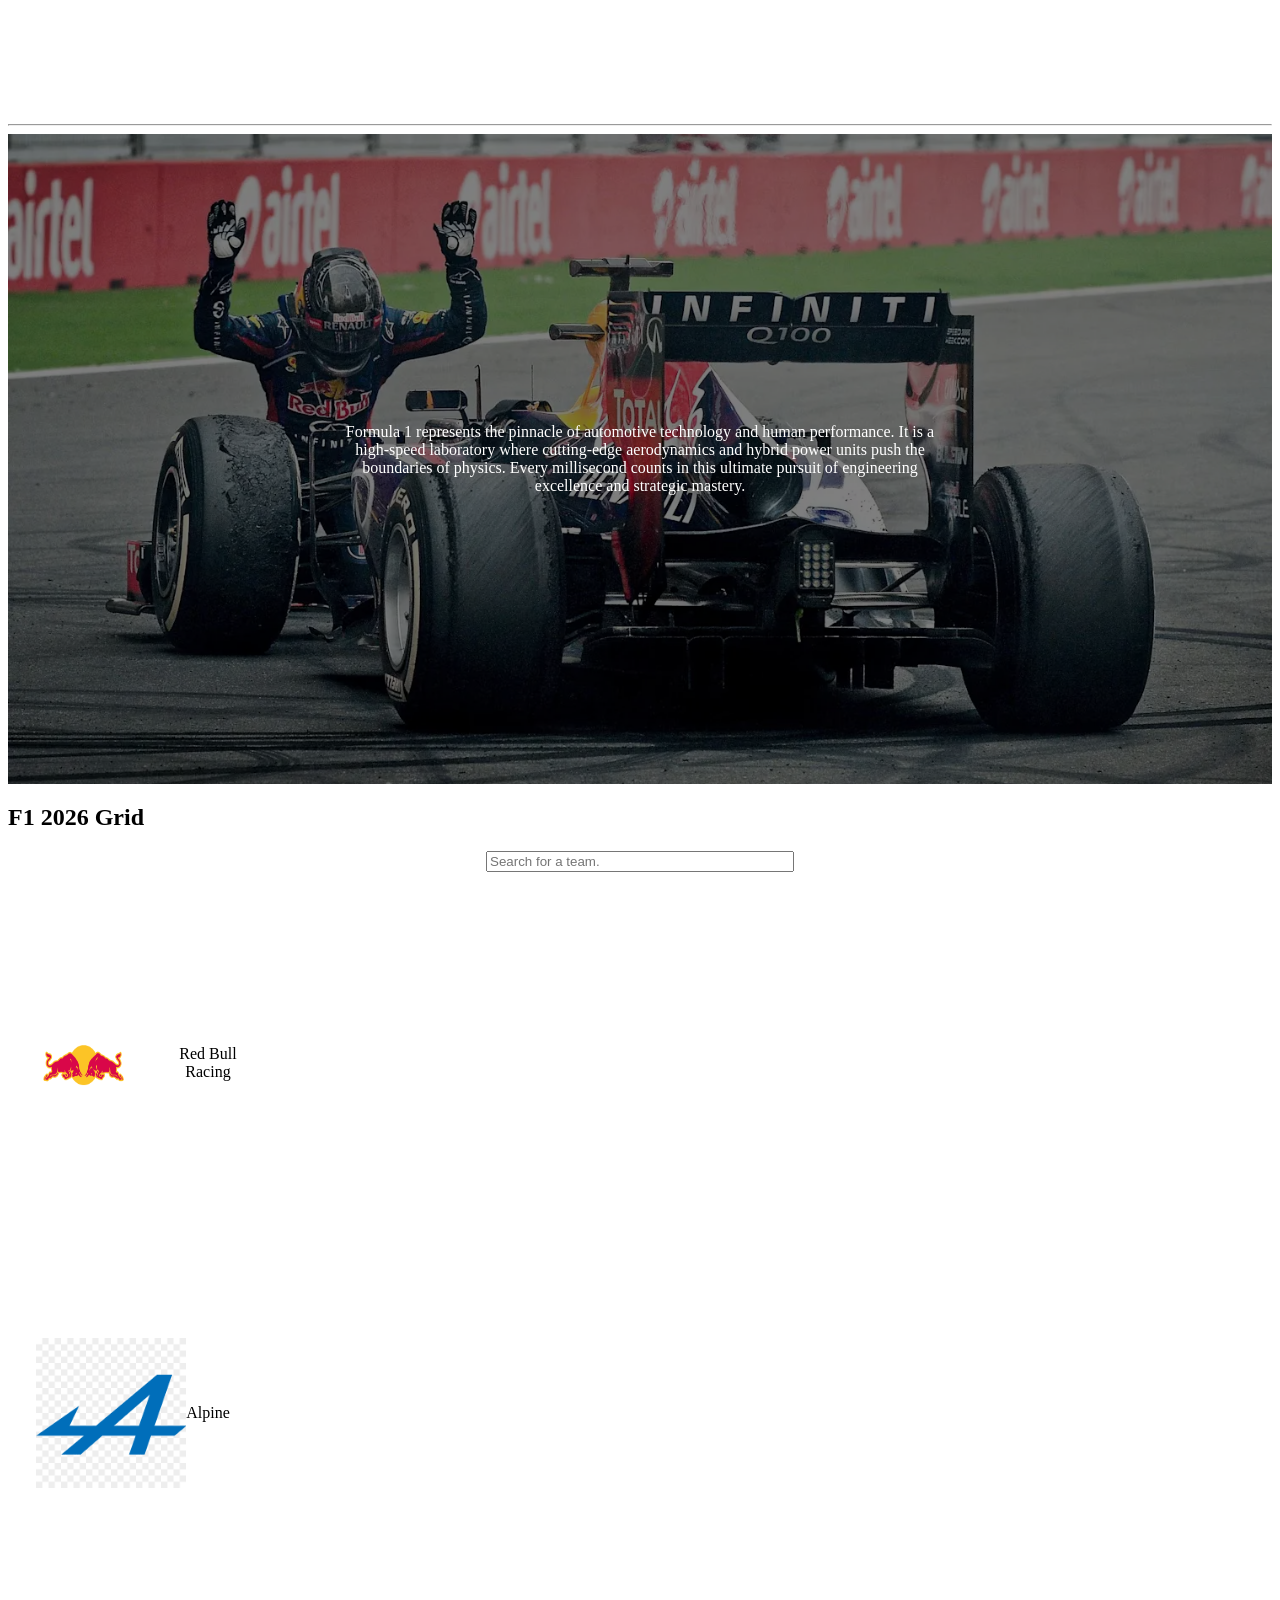
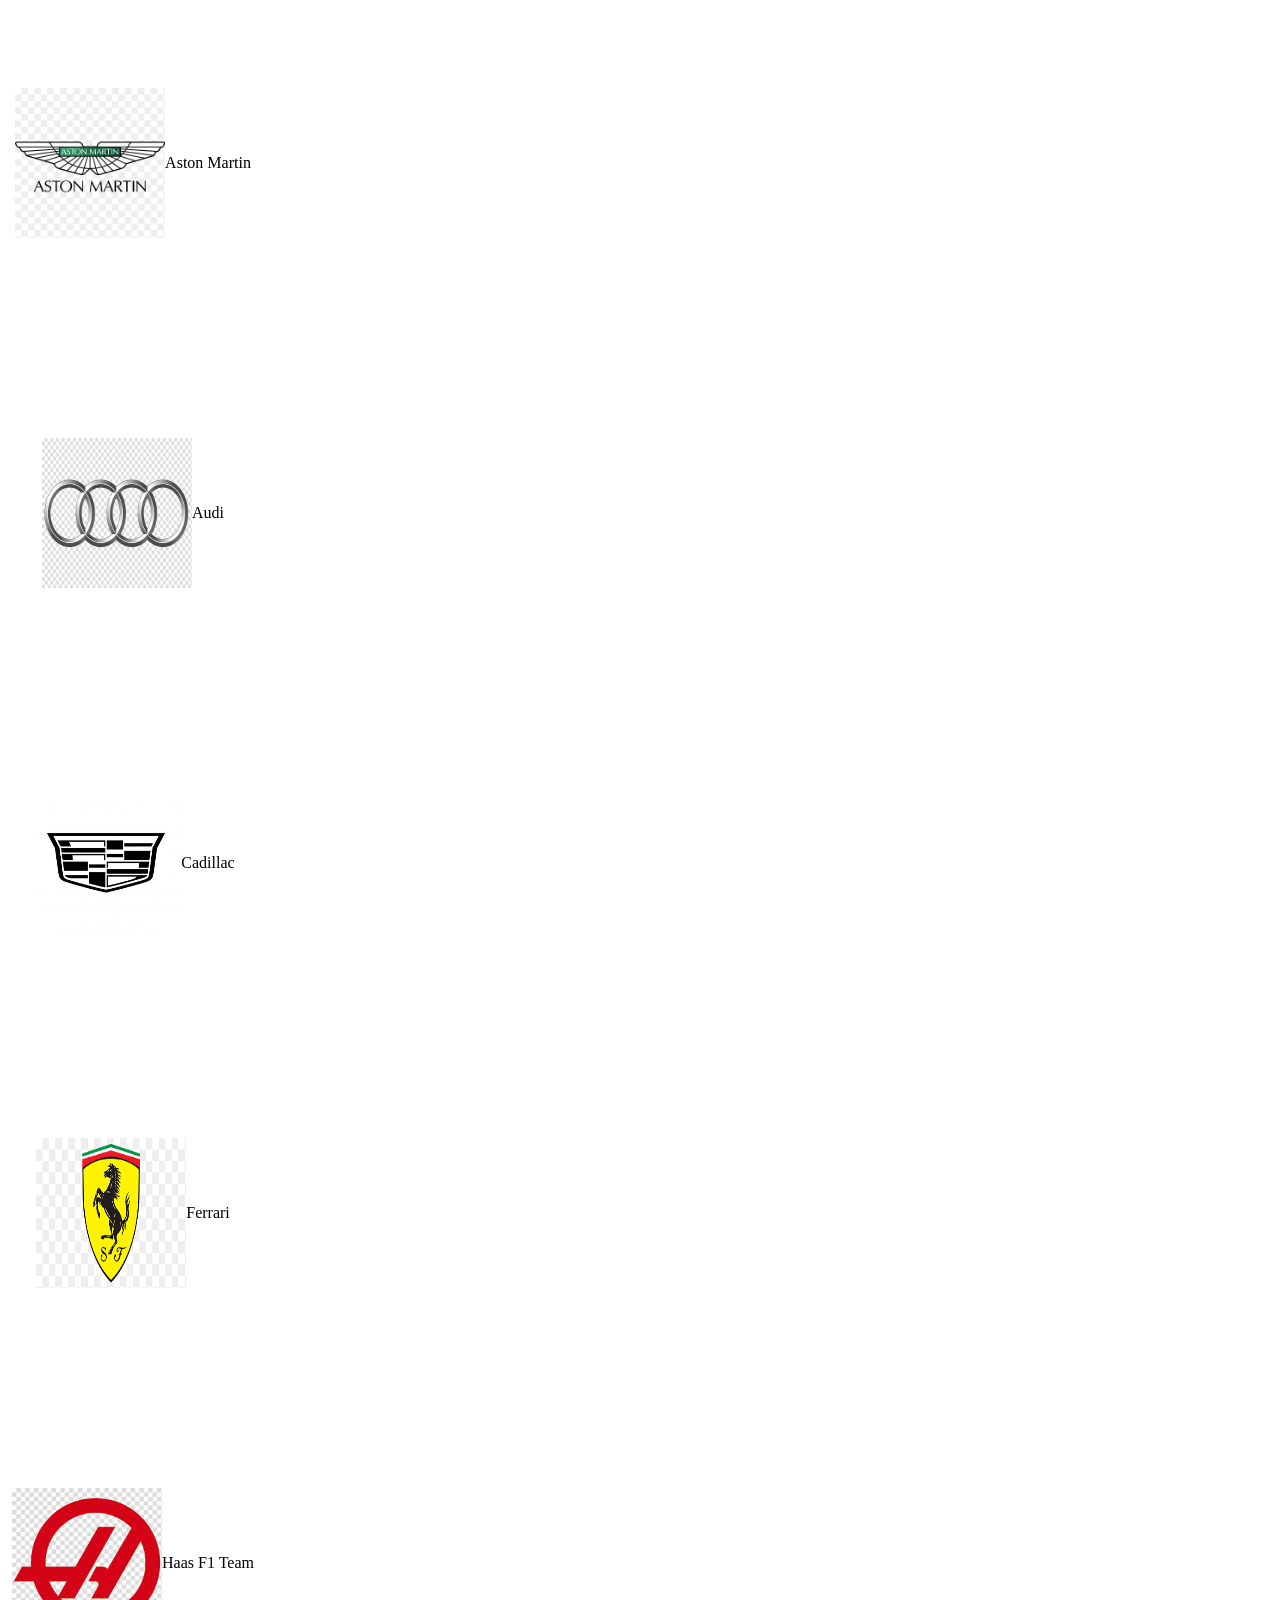
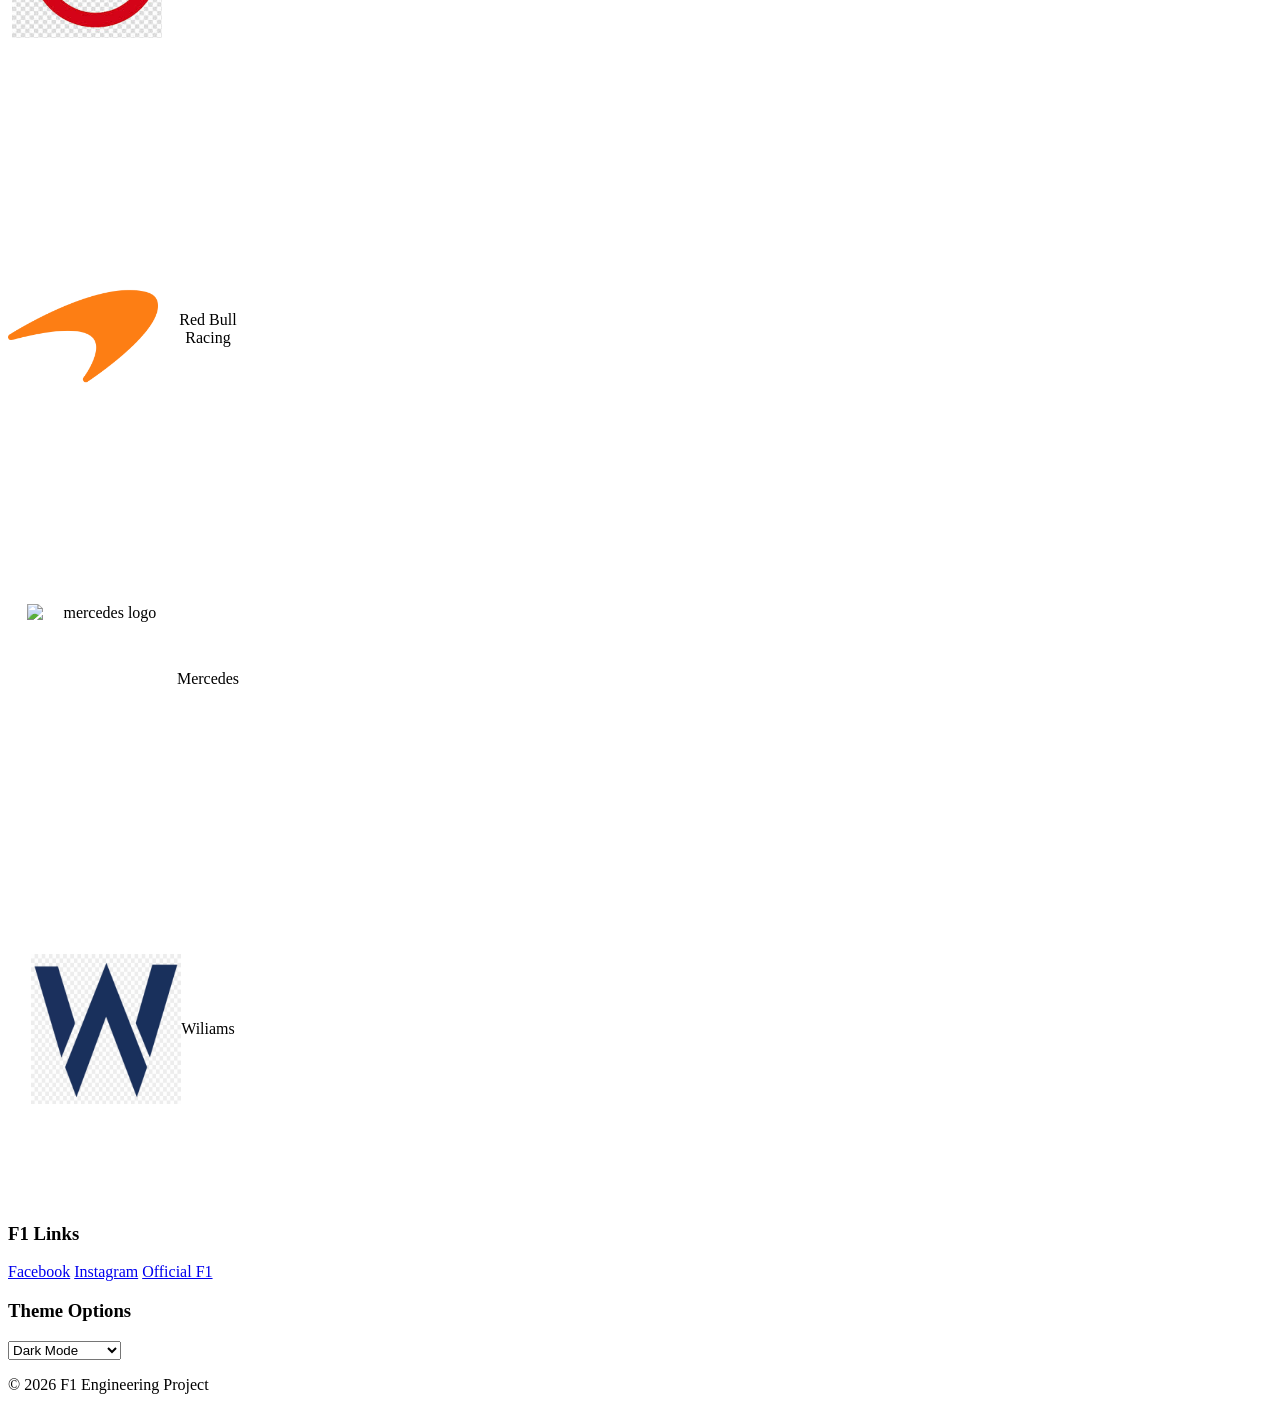
==== Projektnitptp/index.html @ ccd47c5a "Update index.html" ====
<!DOCTYPE html>
<html lang =bs>

<head>
    <meta charset="UTF-8">
    <meta name="viewport" content="width=device-width, initial-scale=1.0">
    <title>F1 World | Home </title>
    
    <link rel="stylesheet" href="css/tptpstil.css">
    <link rel="favicon" type="image/png" href="images/f1Favicon.png">
</head>

<header class="glavni-header">

    <div class="logo-sekcija">
        <img src="images/f1main.png" alt="F1 logo" class="logo-img">
        <span class="site-title">F1 World</span>
    </div>
    
    <nav class="navigacija">
        <a href="index.html" class="nav-btn">Home</a>
        <a href="sadrzaj.html" class="nav-btn">Race Center</a>
        <a href="kontakt.html" class="nav-btn">Standings</a>
    </nav>
<hr>
</header>
<body>
    <section class="pocetna-sekcija">
        <div class="overlay">
            <div class="pocetni-tekst">
                <p>
                Formula 1 represents the pinnacle of automotive technology and human performance. 
                It is a high-speed laboratory where cutting-edge aerodynamics and hybrid power units 
                push the boundaries of physics. Every millisecond counts in this ultimate pursuit 
                of engineering excellence and strategic mastery.
                </p>
            </div>
        </div>
    </section>

    <section class="timovi">

        <h2 class="naslov-timova">F1 2026 Grid</h2>
        <div class="search-baar">
            <input type="text" id="searchtimova" placeholder="Search for a team.">
        </div>

        <div class="kartice" id="teamGrid">

            <div class="f1-kartica" data-team="red bull">
                <div class="kartica-unutrasnjost">
                    <div class="kartica-naprijed">
                        <img src="images/redbull.png" alt="redbull logo">
                        <p>Red Bull Racing </p>
                    </div>
                    <div class="kartica nazad">
                        <p>Drivers</p>
                        <ul>
                            <li>Max Verstappen</li>
                            <li>Liam Lawson</li>
                        </ul>
                    </div>
                </div>
            </div>

             <div class="f1-kartica" data-team="alpine">
                <div class="kartica-unutrasnjost">
                    <div class="kartica-naprijed">
                        <img src="images/alpine.png" alt="alpine logo">
                        <p>Alpine</p>
                    </div>
                    <div class="kartica-nazad">
                        <p>Drivers</p>
                        <ul>
                            <li>Pierre Gasly</li>
                            <li>Franco Colapinto</li>
                        </ul>
                    </div>
                </div>
            </div>

             <div class="f1-kartica" data-team="aston martin">
                <div class="kartica-unutrasnjost">
                    <div class="kartica-naprijed">
                        <img src="images/astonmartin.png" alt="aston martin logo">
                        <p>Aston Martin</p>
                    </div>
                    <div class="kartica-nazad">
                        <p>Drivers</p>
                        <ul>
                            <li>Fernando Alonso</li>
                            <li>Lance Stroll</li>
                        </ul>
                    </div>
                </div>
            </div>

             <div class="f1-kartica" data-team="audi">
                <div class="kartica-unutrasnjost">
                    <div class="kartica-naprijed">
                        <img src="images/audi.jpg" alt="audi logo">
                        <p>Audi </p>
                    </div>
                    <div class="kartica-nazad">
                        <p>Drivers</p>
                        <ul>
                            <li>Nico Hulkenberg</li>
                            <li>Gabriel Bortoleto</li>
                        </ul>
                    </div>
                </div>
            </div>

             <div class="f1-kartica" data-team="cadillac">
                <div class="kartica-unutrasnjost">
                    <div class="kartica-naprijed">
                        <img src="images/cadillac.jpg" alt="cadillac logo">
                        <p>Cadillac </p>
                    </div>
                    <div class="kartica-nazad">
                        <p>Drivers</p>
                        <ul>
                            <li>Sergio Perez</li>
                            <li>Valtteri Bottas</li>
                        </ul>
                    </div>
                </div>
            </div>

             <div class="f1-kartica" data-team="ferrari">
                <div class="kartica-unutrasnjost">
                    <div class="kartica-naprijed">
                        <img src="images/ferrari.png" alt="ferrari logo">
                        <p>Ferrari </p>
                    </div>
                    <div class="kartica-nazad">
                        <p>Drivers</p>
                        <ul>
                            <li>Charles Leclerc</li>
                            <li>Lewis Hamilton</li>
                        </ul>
                    </div>
                </div>
            </div>

             <div class="f1-kartica" data-team="haas">
                <div class="kartica-unutrasnjost">
                    <div class="kartica-naprijed">
                        <img src="images/haas.jpg" alt="haas logo">
                        <p>Haas F1 Team </p>
                    </div>
                    <div class="kartica-nazad">
                        <p>Drivers</p>
                        <ul>
                            <li>Esteban Ocon</li>
                            <li>Oliver Bearmen</li>
                        </ul>
                    </div>
                </div>
            </div>
            
             <div class="f1-kartica" data-team="mclaren">
                <div class="kartica-unutrasnjost">
                    <div class="kartica-naprijed">
                        <img src="images/mclaren.png" alt="mclaren logo">
                        <p>Red Bull Racing </p>
                    </div>
                    <div class="kartica nazad">
                        <p>Drivers</p>
                        <ul>
                            <li>Lando Norris</li>
                            <li>Oscar Piastri</li>
                        </ul>
                    </div>
                </div>
            </div>

             <div class="f1-kartica" data-team="mercedes">
                <div class="kartica-unutrasnjost">
                    <div class="kartica-naprijed">
                        <img src="images/mercedes.png" alt="mercedes logo">
                        <p>Mercedes</p>
                    </div>
                    <div class="kartica-nazad">
                        <p>Drivers</p>
                        <ul>
                            <li>George Russel</li>
                            <li>Kimi Antonelli</li>
                        </ul>
                    </div>
                </div>
            </div>

             <div class="f1-kartica" data-team="wiliams">
                <div class="kartica-unutrasnjost">
                    <div class="kartica-naprijed">
                        <img src="images/wiliams.png" alt="wiliams logo">
                        <p>Wiliams </p>
                    </div>
                    <div class="kartica-nazad">
                        <p>Drivers</p>
                        <ul>
                            <li>Carlos Sainz</li>
                            <li>Alexander Albon</li>
                        </ul>
                    </div>
                </div>
            </div>

    </section>

</body>
<footer>
    <div class="footer-sadrzaj">
        <div class="footer-section">
            <h3>F1 Links</h3>
            <div class="socijalne-mreze">
                <a href="https://www.facebook.com/Formula1" target="_blank">Facebook</a>
                <a href="https://www.instagram.com/f1" target="_blank">Instagram</a>
                <a href="https://www.formula1.com" target="_blank">Official F1</a>
            </div>
        </div>

        <div class="footer-section">
            <h3>Theme Options</h3>
            <select id="theme-switcher">
                <option value="light">Light Mode</option>
                <option value="dark" selected>Dark Mode</option>
                <option value="system">System Default</option>
            </select>
        </div>
    </div>
    <div class="footer-bottom">
        <p>&copy; 2026 F1 Engineering Project</p>
    </div>
</footer>

</html>
---- Projektnitptp/css/tptpstil.css ----
<link rel="stylesheet" href="css/tptpstil.css">

.glavni-header {
    background-color: #15151e; 
    display: flex;
    justify-content: space-between; 
    align-items: center;
   
    border-bottom: 3px solid #e10600;
}

.logo-sekcija {
    display: flex;
}

.logo-img {
    height: 90px;
    width: auto;
}

.site-title {
    color: white;
}

.navigacija {
    display: flex;
}

.nav-btn {
    text-decoration: none;
    color: white;
}
.pocetna-sekcija {
    
    background-image: url('../images/glavnaslika.webp'); 
    background-size: cover;      
    background-position: center; 
    height: 650px;                
    display: flex;
    justify-content: center;
    color: white;
    text-align: center;
}
.overlay {
    background-color: rgba(0, 0, 0, 0.5);
    width: 100%;
    height: 100%;
    display: flex;
    align-items: center;
    justify-content: center;
}

.pocetni-tekst {
    max-width: 600px; 
}


.search-baar {
    text-align: center;

}

#searchtimova {
    width: 300px;
    border: 2px
    font-size: 16px;
}
.naslov-timovi {
    text-align: center;
    color: #15151e;
    
}

.kartice{
    grid-template-columns: repeat(auto-fit, minmax(250px, 1fr)); 
    max-width: 1200px;

}


.f1-kartica {
    background-color:grey;
    width: 250px;
    height: 350px;
    perspective: 1000px;
}

.kartica-unutrasnjost {
    position: relative;
    width: 100%;
    height: 100%;
    text-align: center;
    transition: transform 0.8s;
    transform-style: preserve-3d;
}
.f1-kartica:hover .kartica-unutrasnjost {
    transform: rotateY(180deg);
}

.kartica-naprijed, .kartica-nazad {
    position: absolute;
    width: 100%;
    height: 100%;
    backface-visibility: hidden;
    -webkit-backface-visibility: hidden;
    display: flex;

    align-items: center;
    justify-content: center;
}
.kartica-naprijed {
    background-color: white;
    color: black;
}

.kartica-nazad {
    background-color: #e10600;
    color: white;
    transform: rotateY(180deg);
}

.kartica-nazad ul {
    list-style: none;
    padding: 0;
}

.kartica-nazad li {
    font-size: 1.2rem;
}
.kartica-naprijed img {
    width: 150px;
    height: 150px;
    
}

.sadrzaj-kontejner {
    max-width: 1200px;
}

.sadrzaj-header {
    text-align: center;
}

.sadrzaj-grid {
    display: flex;
}

.glavni-clanak {
    flex: 2;
}

.clanak-sekcija {
    margin-bottom: 40px;
}

.clanak-sekcija h2 {
}

.clanak-slika {
    width: 100%;
    border-radius: 10px;
}


.sadrzaj-sidebar {
    flex: 1;
}

.info-kartica {
    background: var(--card-bg);
}

.red-card {
    border-left: 5px solid #e10600;
}

.spec-lista {
    list-style: none;
    padding: 0;
}

.spec-lista li {
    padding: 10px 0;
    border-bottom: 1px solid #333;
}
@media (max-width: 768px) {
    .sadrzaj-grid {
        flex-direction: column;
    }
}
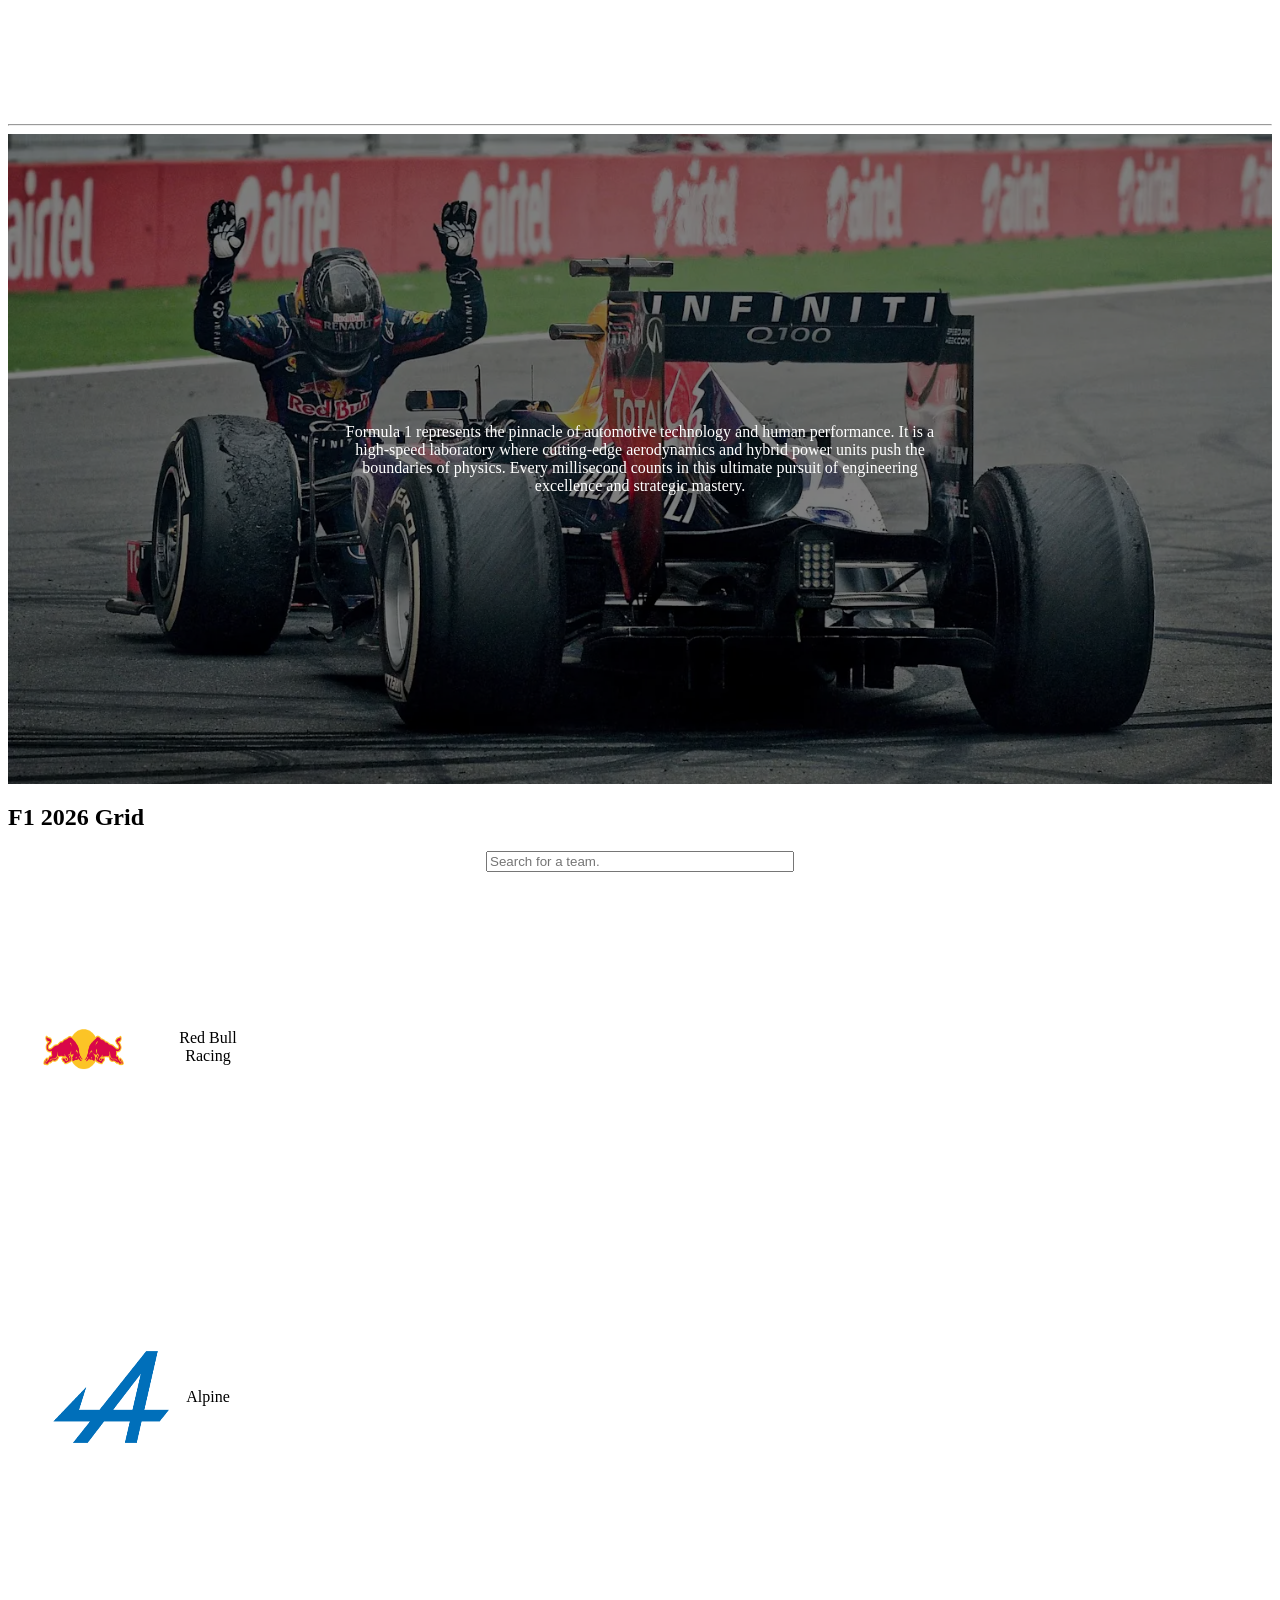
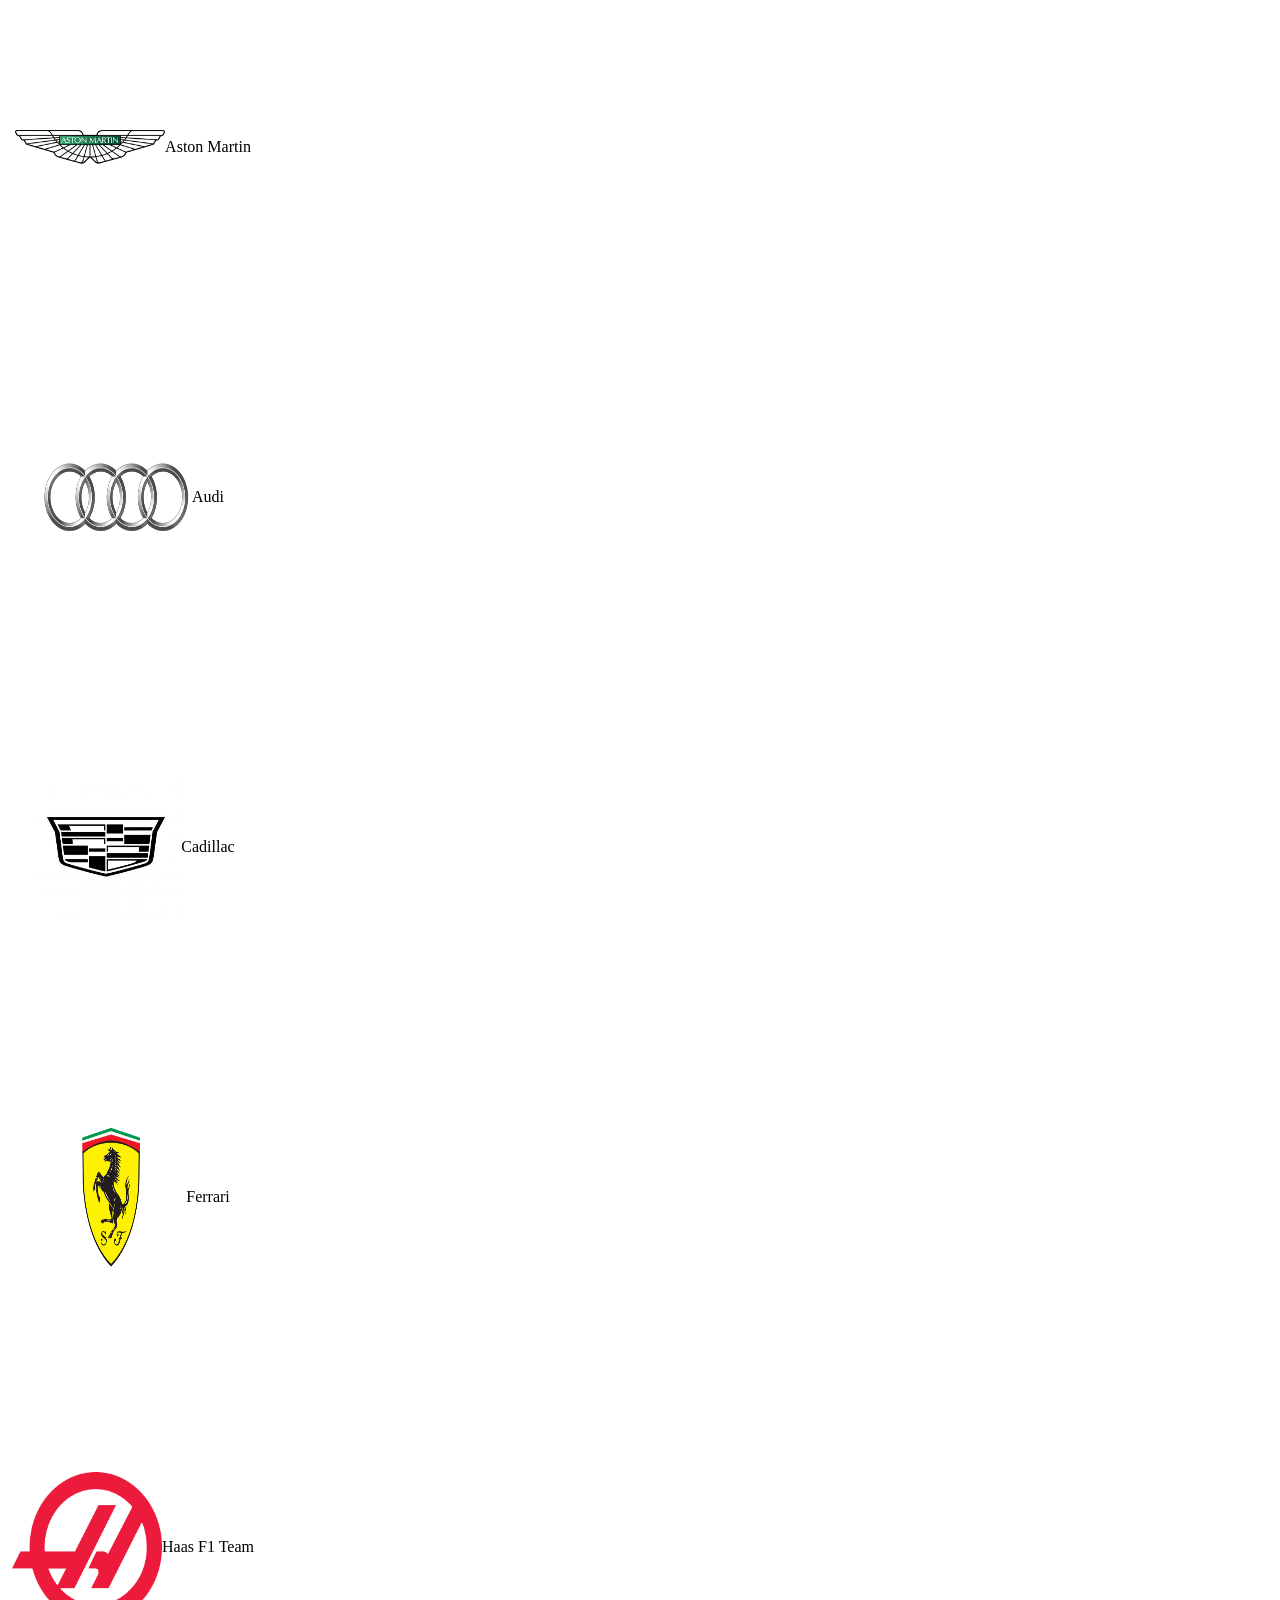
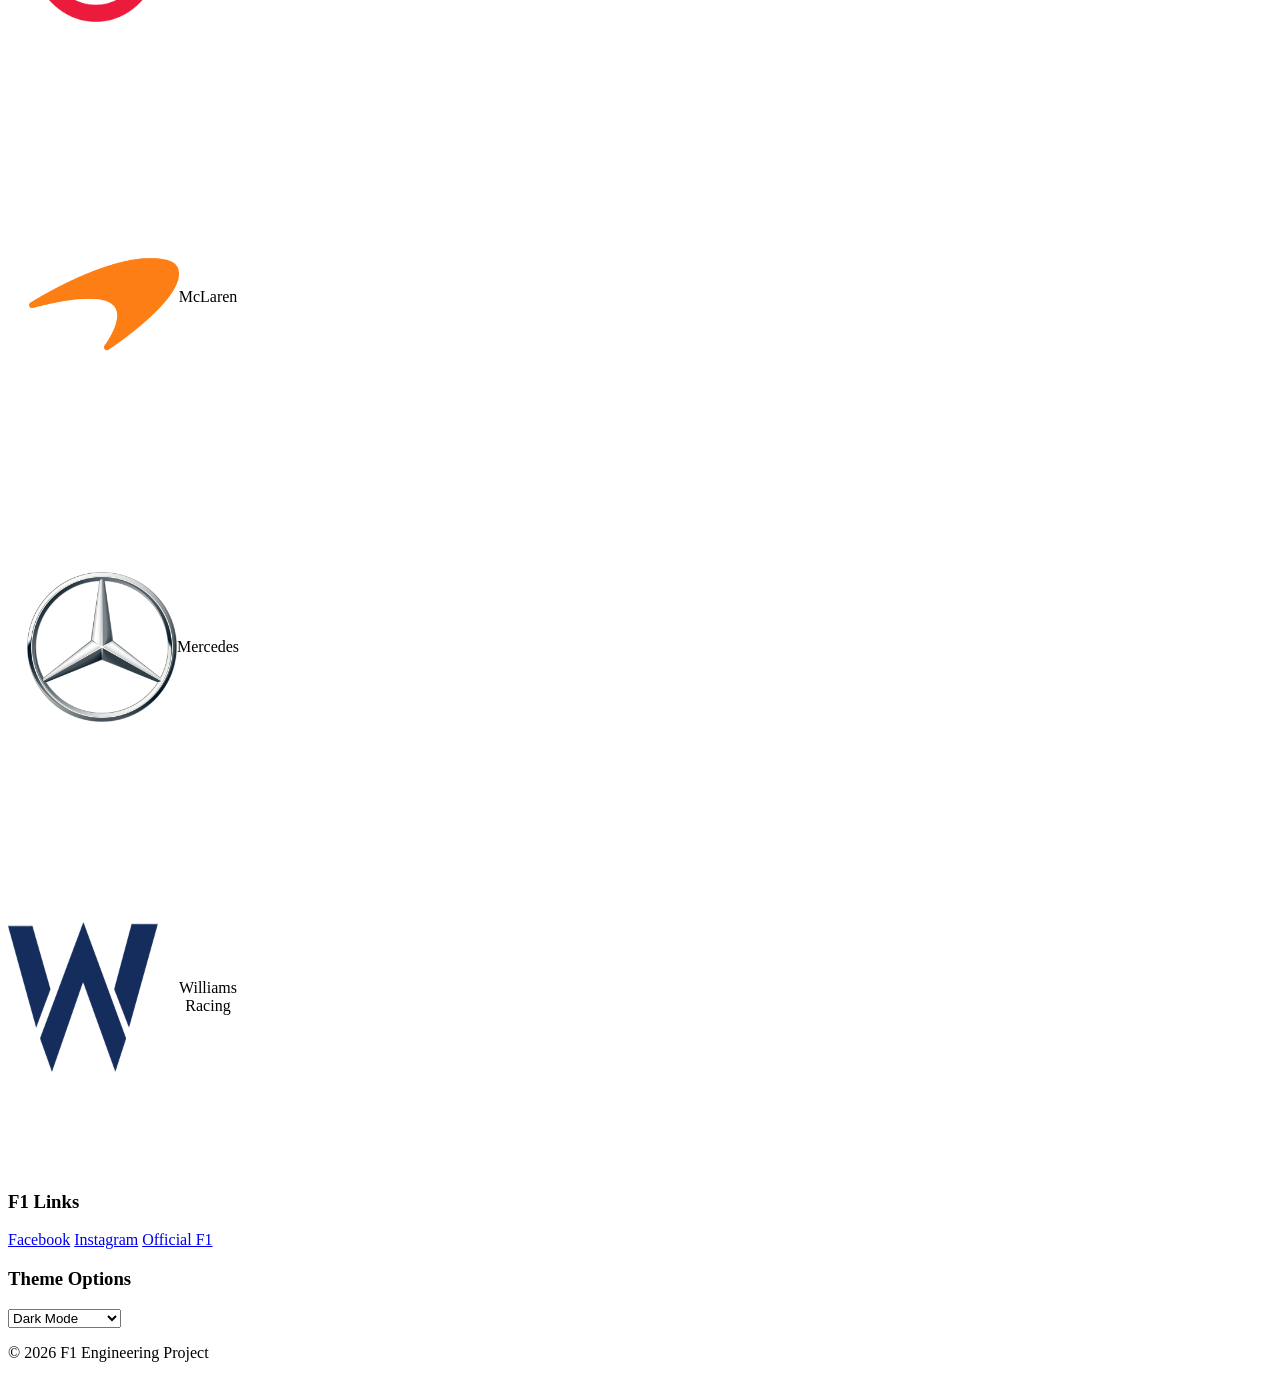
==== commit 5c49b36a: "Update index.html sspravka HTML hijerarhije na Home stranici, popravljen grid timova i imena vozača" ====
--- a/Projektnitptp/index.html
+++ b/Projektnitptp/index.html
@@ -1,30 +1,29 @@
 <!DOCTYPE html>
-<html lang =bs>
-
+<html lang="bs">
 <head>
     <meta charset="UTF-8">
     <meta name="viewport" content="width=device-width, initial-scale=1.0">
-    <title>F1 World | Home </title>
+    <title>F1 World | Home</title>
     
     <link rel="stylesheet" href="css/tptpstil.css">
-    <link rel="favicon" type="image/png" href="images/f1Favicon.png">
+    <link rel="icon" type="image/png" href="images/f1Favicon.png">
 </head>
-
-<header class="glavni-header">
-
-    <div class="logo-sekcija">
-        <img src="images/f1main.png" alt="F1 logo" class="logo-img">
-        <span class="site-title">F1 World</span>
-    </div>
-    
-    <nav class="navigacija">
-        <a href="index.html" class="nav-btn">Home</a>
-        <a href="sadrzaj.html" class="nav-btn">Race Center</a>
-        <a href="kontakt.html" class="nav-btn">Standings</a>
-    </nav>
-<hr>
-</header>
 <body>
+
+    <header class="glavni-header">
+        <div class="logo-sekcija">
+            <img src="images/f1main.png" alt="F1 logo" class="logo-img">
+            <span class="site-title">F1 World</span>
+        </div>
+        
+        <nav class="navigacija">
+            <a href="index.html" class="nav-btn">Home</a>
+            <a href="sadrzaj.html" class="nav-btn">Race Center</a>
+            <a href="kontakt.html" class="nav-btn">Standings</a>
+        </nav>
+        <hr>
+    </header>
+
     <section class="pocetna-sekcija">
         <div class="overlay">
             <div class="pocetni-tekst">
@@ -39,7 +38,6 @@
     </section>
 
     <section class="timovi">
-
         <h2 class="naslov-timova">F1 2026 Grid</h2>
         <div class="search-baar">
             <input type="text" id="searchtimova" placeholder="Search for a team.">
@@ -51,9 +49,9 @@
                 <div class="kartica-unutrasnjost">
                     <div class="kartica-naprijed">
                         <img src="images/redbull.png" alt="redbull logo">
-                        <p>Red Bull Racing </p>
-                    </div>
-                    <div class="kartica nazad">
+                        <p>Red Bull Racing</p>
+                    </div>
+                    <div class="kartica-nazad">
                         <p>Drivers</p>
                         <ul>
                             <li>Max Verstappen</li>
@@ -63,7 +61,7 @@
                 </div>
             </div>
 
-             <div class="f1-kartica" data-team="alpine">
+            <div class="f1-kartica" data-team="alpine">
                 <div class="kartica-unutrasnjost">
                     <div class="kartica-naprijed">
                         <img src="images/alpine.png" alt="alpine logo">
@@ -79,7 +77,7 @@
                 </div>
             </div>
 
-             <div class="f1-kartica" data-team="aston martin">
+            <div class="f1-kartica" data-team="aston martin">
                 <div class="kartica-unutrasnjost">
                     <div class="kartica-naprijed">
                         <img src="images/astonmartin.png" alt="aston martin logo">
@@ -95,11 +93,11 @@
                 </div>
             </div>
 
-             <div class="f1-kartica" data-team="audi">
-                <div class="kartica-unutrasnjost">
-                    <div class="kartica-naprijed">
-                        <img src="images/audi.jpg" alt="audi logo">
-                        <p>Audi </p>
+            <div class="f1-kartica" data-team="audi">
+                <div class="kartica-unutrasnjost">
+                    <div class="kartica-naprijed">
+                        <img src="images/audi.png" alt="audi logo">
+                        <p>Audi</p>
                     </div>
                     <div class="kartica-nazad">
                         <p>Drivers</p>
@@ -111,11 +109,11 @@
                 </div>
             </div>
 
-             <div class="f1-kartica" data-team="cadillac">
+            <div class="f1-kartica" data-team="cadillac">
                 <div class="kartica-unutrasnjost">
                     <div class="kartica-naprijed">
                         <img src="images/cadillac.jpg" alt="cadillac logo">
-                        <p>Cadillac </p>
+                        <p>Cadillac</p>
                     </div>
                     <div class="kartica-nazad">
                         <p>Drivers</p>
@@ -127,11 +125,11 @@
                 </div>
             </div>
 
-             <div class="f1-kartica" data-team="ferrari">
+            <div class="f1-kartica" data-team="ferrari">
                 <div class="kartica-unutrasnjost">
                     <div class="kartica-naprijed">
                         <img src="images/ferrari.png" alt="ferrari logo">
-                        <p>Ferrari </p>
+                        <p>Ferrari</p>
                     </div>
                     <div class="kartica-nazad">
                         <p>Drivers</p>
@@ -143,29 +141,29 @@
                 </div>
             </div>
 
-             <div class="f1-kartica" data-team="haas">
-                <div class="kartica-unutrasnjost">
-                    <div class="kartica-naprijed">
-                        <img src="images/haas.jpg" alt="haas logo">
-                        <p>Haas F1 Team </p>
+            <div class="f1-kartica" data-team="haas">
+                <div class="kartica-unutrasnjost">
+                    <div class="kartica-naprijed">
+                        <img src="images/haas.png" alt="haas logo">
+                        <p>Haas F1 Team</p>
                     </div>
                     <div class="kartica-nazad">
                         <p>Drivers</p>
                         <ul>
                             <li>Esteban Ocon</li>
-                            <li>Oliver Bearmen</li>
+                            <li>Oliver Bearman</li>
                         </ul>
                     </div>
                 </div>
             </div>
             
-             <div class="f1-kartica" data-team="mclaren">
+            <div class="f1-kartica" data-team="mclaren">
                 <div class="kartica-unutrasnjost">
                     <div class="kartica-naprijed">
                         <img src="images/mclaren.png" alt="mclaren logo">
-                        <p>Red Bull Racing </p>
-                    </div>
-                    <div class="kartica nazad">
+                        <p>McLaren</p>
+                    </div>
+                    <div class="kartica-nazad">
                         <p>Drivers</p>
                         <ul>
                             <li>Lando Norris</li>
@@ -175,7 +173,7 @@
                 </div>
             </div>
 
-             <div class="f1-kartica" data-team="mercedes">
+            <div class="f1-kartica" data-team="mercedes">
                 <div class="kartica-unutrasnjost">
                     <div class="kartica-naprijed">
                         <img src="images/mercedes.png" alt="mercedes logo">
@@ -184,18 +182,18 @@
                     <div class="kartica-nazad">
                         <p>Drivers</p>
                         <ul>
-                            <li>George Russel</li>
+                            <li>George Russell</li>
                             <li>Kimi Antonelli</li>
                         </ul>
                     </div>
                 </div>
             </div>
 
-             <div class="f1-kartica" data-team="wiliams">
-                <div class="kartica-unutrasnjost">
-                    <div class="kartica-naprijed">
-                        <img src="images/wiliams.png" alt="wiliams logo">
-                        <p>Wiliams </p>
+            <div class="f1-kartica" data-team="williams">
+                <div class="kartica-unutrasnjost">
+                    <div class="kartica-naprijed">
+                        <img src="images/williams.png" alt="williams logo">
+                        <p>Williams Racing</p>
                     </div>
                     <div class="kartica-nazad">
                         <p>Drivers</p>
@@ -207,32 +205,33 @@
                 </div>
             </div>
 
-    </section>
-
+        </div> </section>
+
+    <footer>
+        <div class="footer-sadrzaj">
+            <div class="footer-section">
+                <h3>F1 Links</h3>
+                <div class="socijalne-mreze">
+                    <a href="https://www.facebook.com/Formula1" target="_blank">Facebook</a>
+                    <a href="https://www.instagram.com/f1" target="_blank">Instagram</a>
+                    <a href="https://www.formula1.com" target="_blank">Official F1</a>
+                </div>
+            </div>
+
+            <div class="footer-section">
+                <h3>Theme Options</h3>
+                <select id="theme-switcher">
+                    <option value="light">Light Mode</option>
+                    <option value="dark" selected>Dark Mode</option>
+                    <option value="system">System Default</option>
+                </select>
+            </div>
+        </div>
+        <div class="footer-bottom">
+            <p>&copy; 2026 F1 Engineering Project</p>
+        </div>
+    </footer>
+
+    <script src="js/tptpskripte.js"></script>
 </body>
-<footer>
-    <div class="footer-sadrzaj">
-        <div class="footer-section">
-            <h3>F1 Links</h3>
-            <div class="socijalne-mreze">
-                <a href="https://www.facebook.com/Formula1" target="_blank">Facebook</a>
-                <a href="https://www.instagram.com/f1" target="_blank">Instagram</a>
-                <a href="https://www.formula1.com" target="_blank">Official F1</a>
-            </div>
-        </div>
-
-        <div class="footer-section">
-            <h3>Theme Options</h3>
-            <select id="theme-switcher">
-                <option value="light">Light Mode</option>
-                <option value="dark" selected>Dark Mode</option>
-                <option value="system">System Default</option>
-            </select>
-        </div>
-    </div>
-    <div class="footer-bottom">
-        <p>&copy; 2026 F1 Engineering Project</p>
-    </div>
-</footer>
-
 </html>
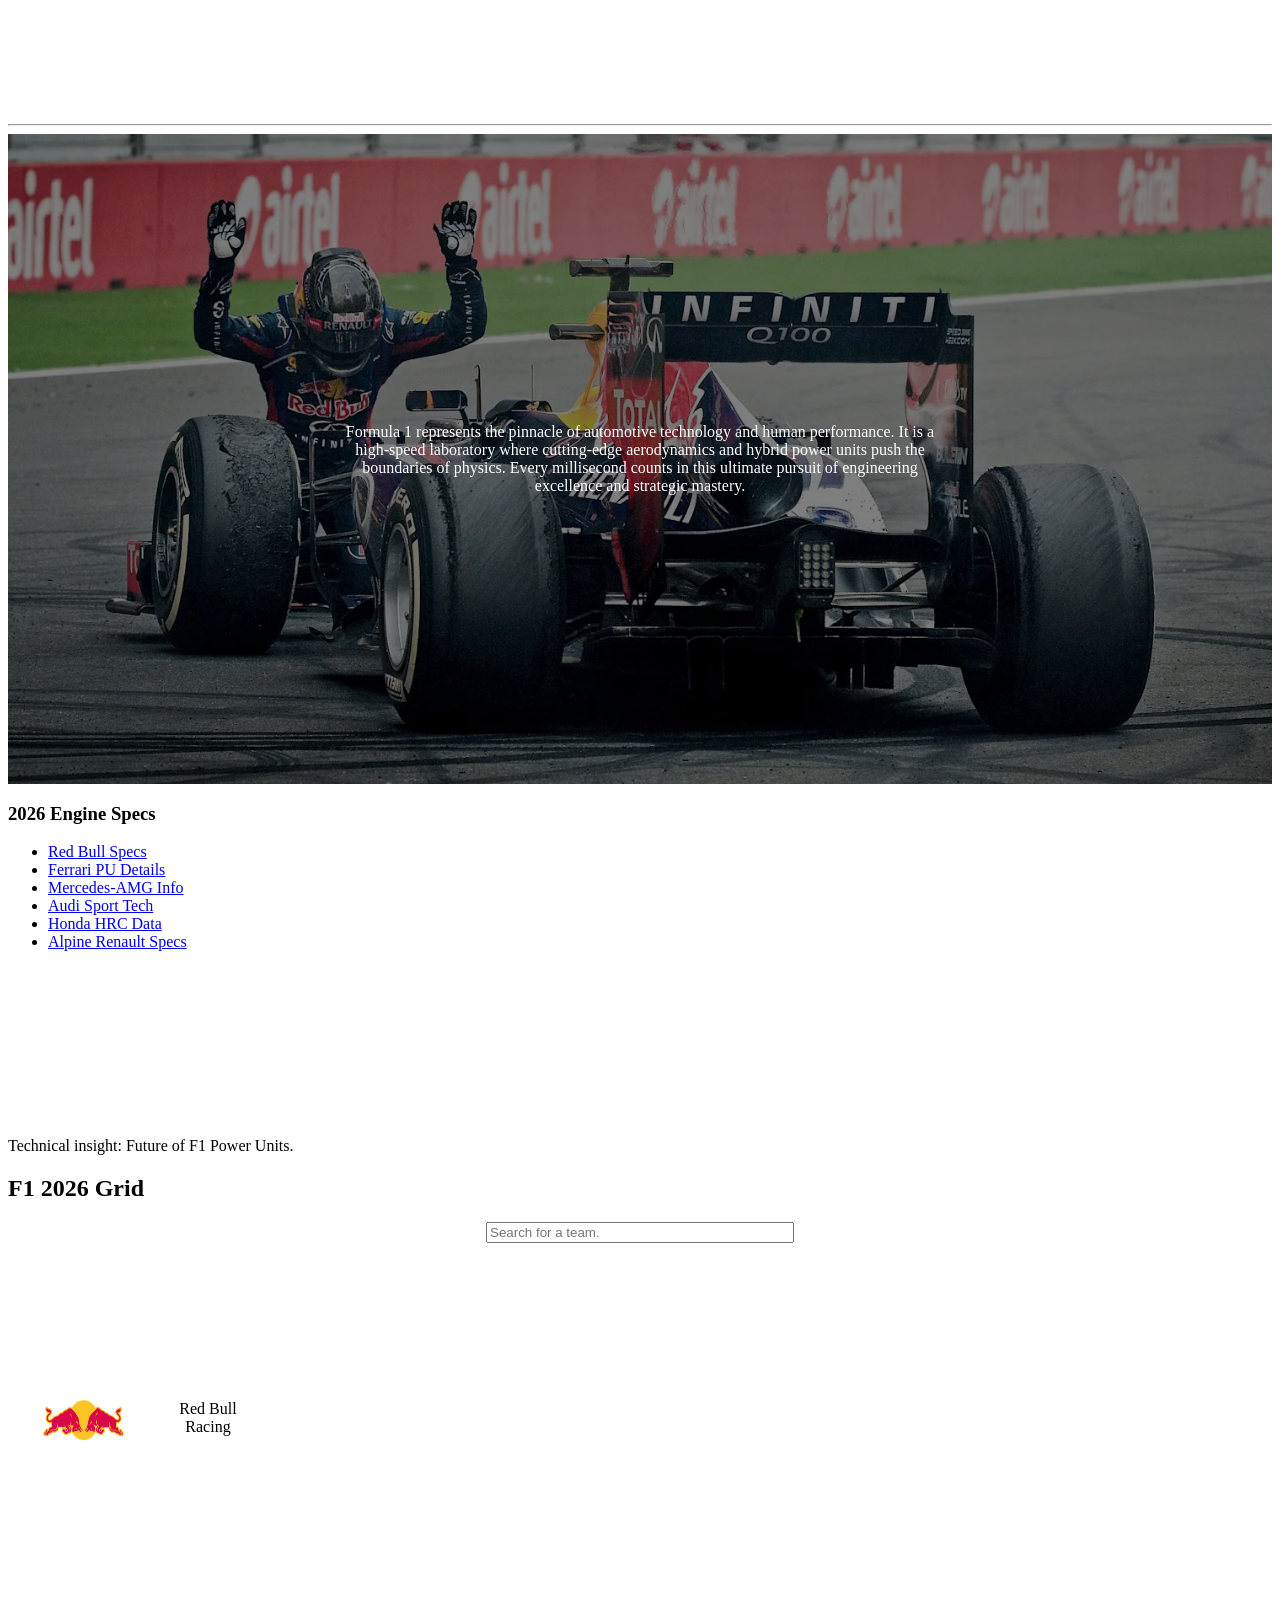
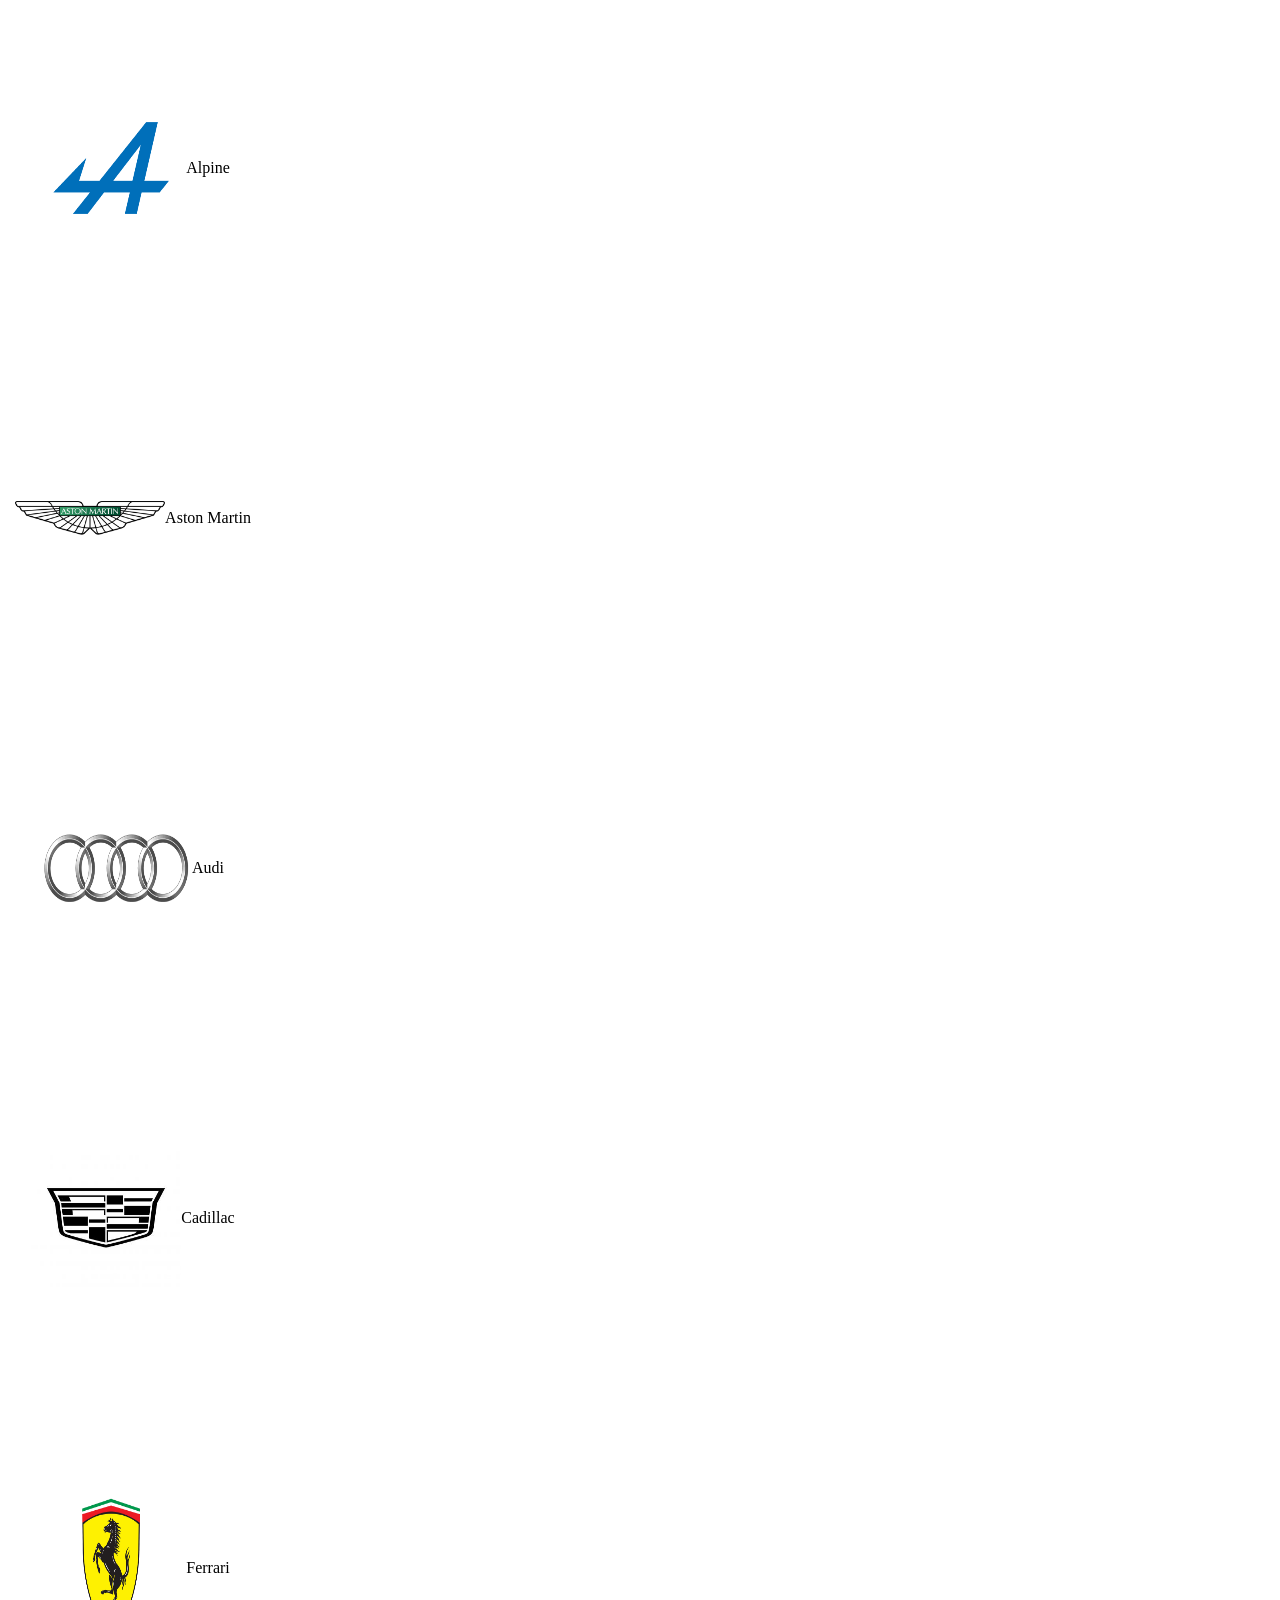
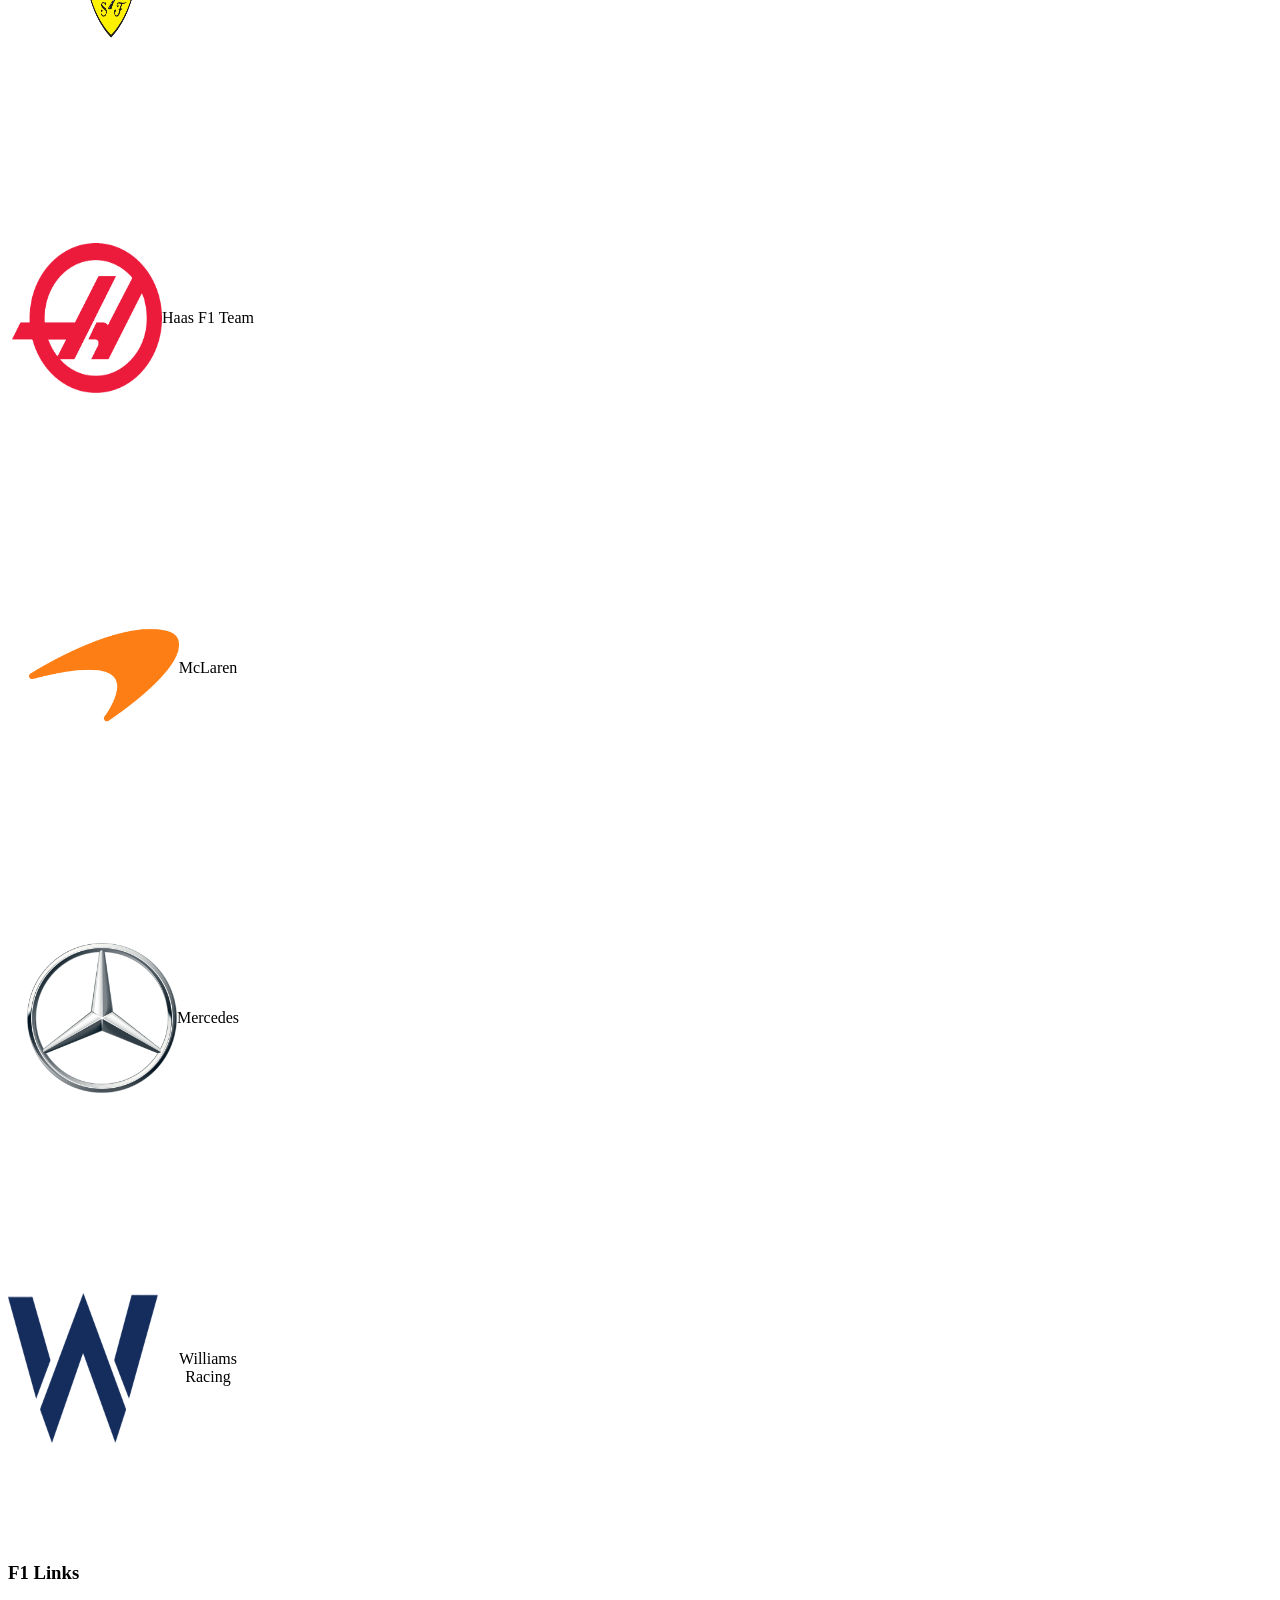
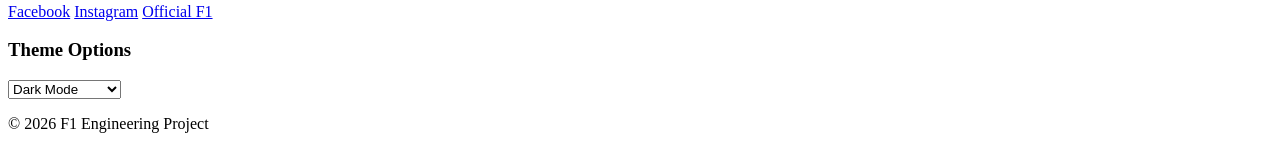
==== commit 9f8c7125: "Update index.html dodavanje novog menia , dugmeta za github i youtube videozapisa u index html" ====
--- a/Projektnitptp/index.html
+++ b/Projektnitptp/index.html
@@ -20,9 +20,10 @@
             <a href="index.html" class="nav-btn">Home</a>
             <a href="sadrzaj.html" class="nav-btn">Race Center</a>
             <a href="kontakt.html" class="nav-btn">Standings</a>
+             <a href="https://github.com/bakiravdic/tptpProjektni_Formula1/tree/c4c85b3dead266ee1a0c0953485265eac23cb55f/Projektnitptp" target="_blank" class="nav-btn github-link">GitHub Repo</a>
         </nav>
         <hr>
-    </header>
+    </header><main>
 
     <section class="pocetna-sekcija">
         <div class="overlay">
@@ -37,6 +38,27 @@
         </div>
     </section>
 
+        <div class="info-mot">
+        <nav class="motori-meni">
+            <h3>2026 Engine Specs</h3>
+            <ul class="engine-linkovi">
+                <li><a href="https://www.redbullracing.com/int-en/cars/rb22">Red Bull  Specs</a></li>
+                <li><a href="https://www.ferrari.com/en-EN/formula1/f1-75">Ferrari PU Details</a></li>
+                <li><a href="https://www.mercedesamgf1.com/">Mercedes-AMG Info</a></li>
+                <li><a href="https://www.audif1.com/en">Audi Sport Tech</a></li>
+                <li><a href="https://honda.racing/f1/">Honda HRC Data</a></li>
+                <li><a href="https://www.alpine-cars.co.uk/f1-new.html">Alpine Renault Specs</a></li>
+            </ul>
+        </nav>
+
+        <aside class="desni-sidebar">
+            <div class="video-kontejner">
+                <iframe src="https://www.youtube.com/embed/rVTeVpP9cBw" title="F1 2026 Engine" frameborder="0" allowfullscreen></iframe>
+            </div>
+            <p class="motori">Technical insight: Future of F1 Power Units.</p>
+        </aside>
+    </div>
+
     <section class="timovi">
         <h2 class="naslov-timova">F1 2026 Grid</h2>
         <div class="search-baar">
@@ -207,7 +229,8 @@
 
         </div> </section>
 
-    <footer>
+    </main>
+        <footer>
         <div class="footer-sadrzaj">
             <div class="footer-section">
                 <h3>F1 Links</h3>
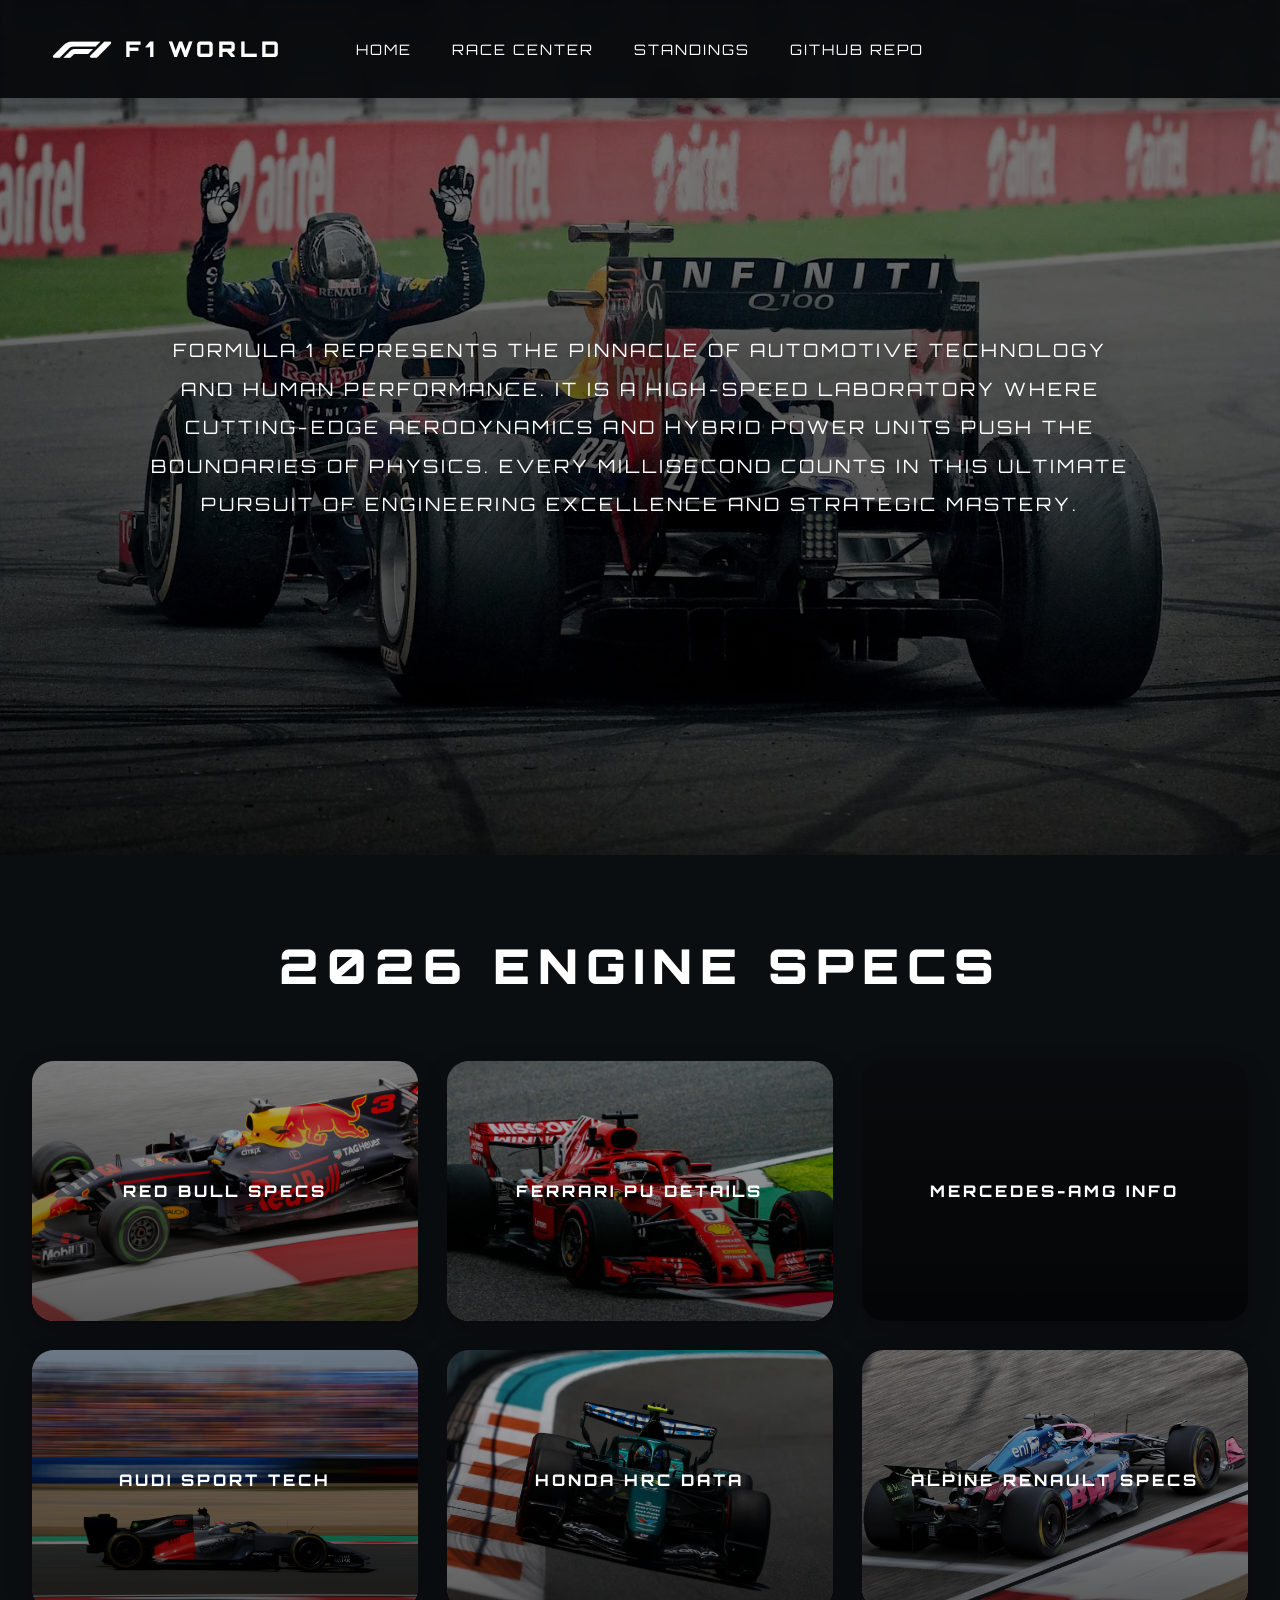
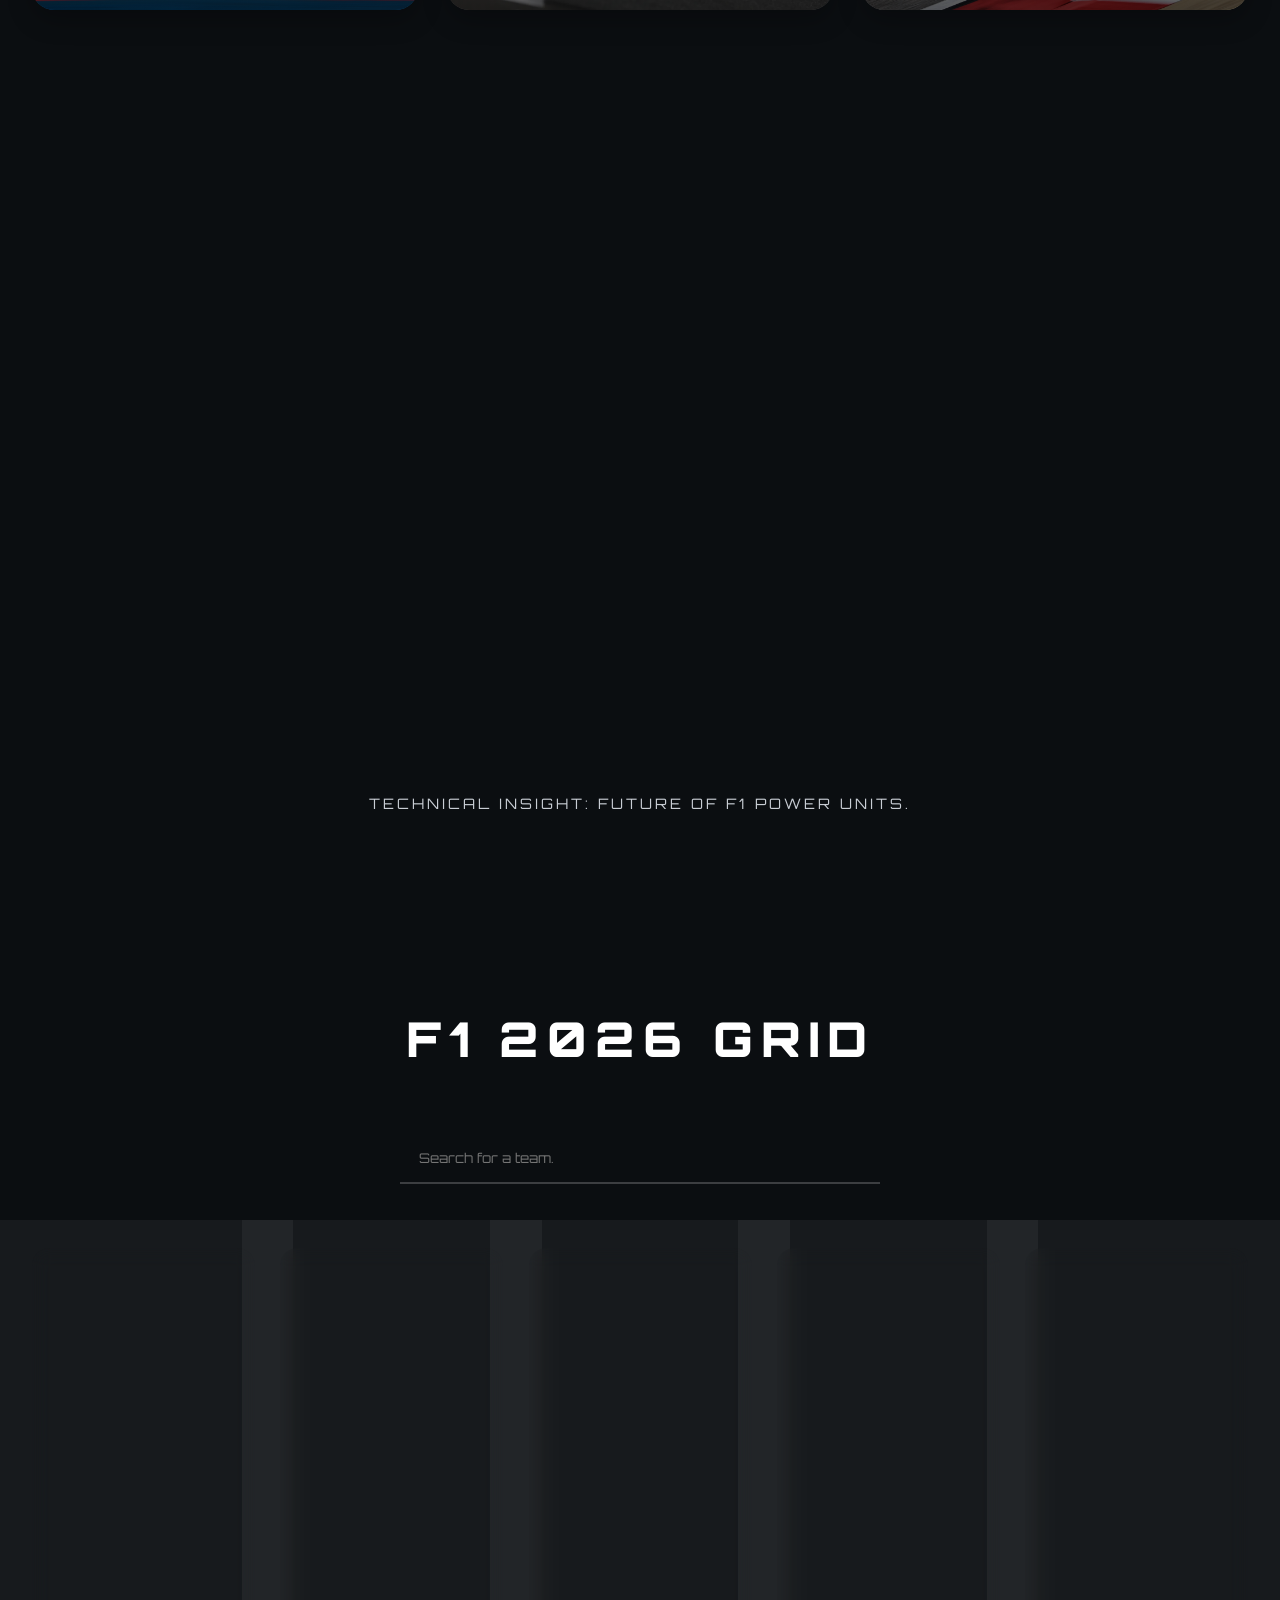
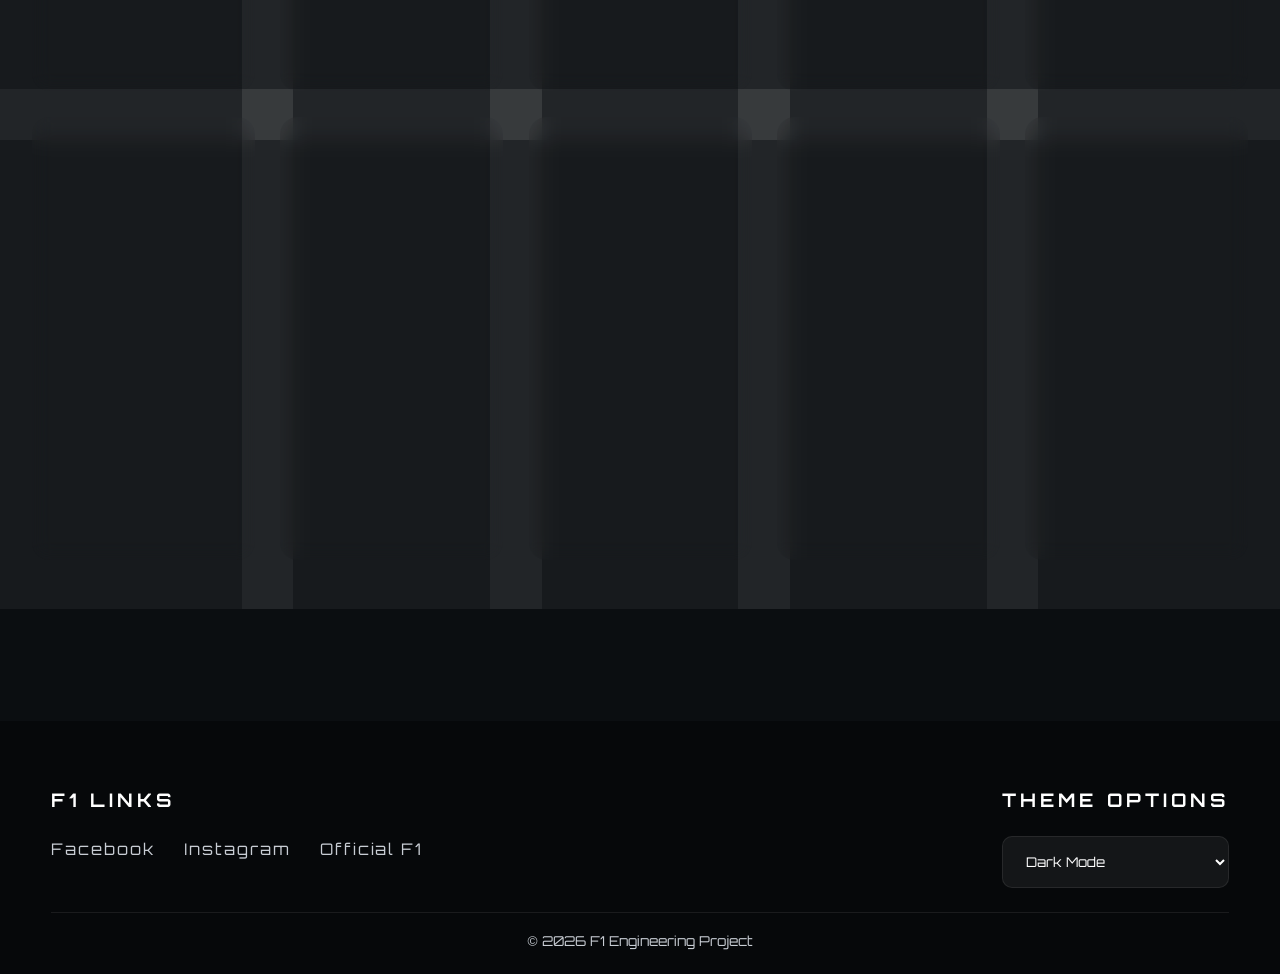
==== commit 9b0fa37a: "Update index.html ispravljanje errora 153 kod youtube videa" ====
--- a/Projektnitptp/index.html
+++ b/Projektnitptp/index.html
@@ -51,9 +51,15 @@
             </ul>
         </nav>
 
-        <aside class="desni-sidebar">
+         <aside class="desni-sidebar">
             <div class="video-kontejner">
-                <iframe src="https://www.youtube.com/embed/rVTeVpP9cBw" title="F1 2026 Engine" frameborder="0" allowfullscreen></iframe>
+            <iframe 
+            src="https://www.youtube.com/embed/uKD9C3b8M2A" 
+            title="F1-engines" 
+            frameborder="0" 
+            allow="accelerometer; autoplay; clipboard-write; encrypted-media; gyroscope; picture-in-picture; web-share" 
+            allowfullscreen>
+            </iframe>
             </div>
             <p class="motori">Technical insight: Future of F1 Power Units.</p>
         </aside>
--- a/Projektnitptp/css/tptpstil.css
+++ b/Projektnitptp/css/tptpstil.css
@@ -1,190 +1,2624 @@
-<link rel="stylesheet" href="css/tptpstil.css">
-
-.glavni-header {
-    background-color: #15151e; 
-    display: flex;
-    justify-content: space-between; 
-    align-items: center;
-   
-    border-bottom: 3px solid #e10600;
-}
-
-.logo-sekcija {
-    display: flex;
-}
-
-.logo-img {
-    height: 90px;
-    width: auto;
-}
-
-.site-title {
-    color: white;
-}
-
-.navigacija {
-    display: flex;
-}
-
-.nav-btn {
-    text-decoration: none;
-    color: white;
-}
-.pocetna-sekcija {
+/* =========================================================
+   GOOGLE FONT IMPORT
+========================================================= */
+
+@import url('https://fonts.googleapis.com/css2?family=Orbitron:wght@400;500;700;800;900&display=swap');
+
+/* =========================================================
+   ROOT VARIJABLE
+========================================================= */
+
+:root{
+
+    --main-bg:#0B0E11;
+    --header-bg:#06080A;
+    --footer-bg:#06080A;
+    --card-bg:#1B1F27;
+    --secondary-bg:#11151B;
+
+    --accent:#E10600;
+    --accent-dark:#7A0000;
+    --accent-light:#ff453a;
+
+    --text-main:#FFFFFF;
+    --text-secondary:#C8CDD4;
+
+    --glass-bg:rgba(255,255,255,0.05);
+    --glass-border:rgba(255,255,255,0.08);
+
+    --soft-red:rgba(120,0,0,0.35);
+    --soft-red-dark:rgba(40,0,0,0.92);
+
+    --font-main:'Orbitron', sans-serif;
+
+    --container-width:95%;
+    --section-padding:6rem;
+
+    --radius-lg:28px;
+    --radius-md:18px;
+    --radius-sm:12px;
+
+    --transition:0.35s ease;
+
+    --shadow-soft:
+    0 10px 25px rgba(0,0,0,0.25);
+
+    --shadow-hover:
+    0 20px 45px rgba(0,0,0,0.45);
+
+    --shadow-red:
+    0 18px 40px rgba(225,6,0,0.18);
+
+    --ferrari:#E60000;
+    --mercedes:#00A19B;
+    --mclaren:#FF8000;
+    --redbull:#1B2951;
+    --aston:#005F4D;
+    --alpine:#005BA3;
+    --williams:#003A80;
+    --audi:#EE1E46;
+    --cadillac:#1A365D;
+    --haas:#BDBDBD;
+}
+
+/* =========================================================
+   LIGHT THEME
+========================================================= */
+
+body.light-theme{
+
+    --main-bg:#F4F5F7;
+    --header-bg:#FFFFFF;
+    --footer-bg:#FFFFFF;
+    --card-bg:#E8EAEE;
+    --secondary-bg:#DDE1E8;
+
+    --text-main:#111111;
+    --text-secondary:#444444;
+
+    --glass-bg:rgba(255,255,255,0.8);
+    --glass-border:rgba(0,0,0,0.08);
+
+    --soft-red:rgba(180,0,0,0.08);
+    --soft-red-dark:rgba(80,0,0,0.12);
+}
+
+/* =========================================================
+   DARK THEME
+========================================================= */
+
+body.dark-theme{
+
+    --main-bg:#0B0E11;
+    --header-bg:#06080A;
+    --footer-bg:#06080A;
+    --card-bg:#1B1F27;
+    --secondary-bg:#11151B;
+
+    --text-main:#FFFFFF;
+    --text-secondary:#D7D7D7;
+
+    --glass-bg:rgba(255,255,255,0.05);
+    --glass-border:rgba(255,255,255,0.08);
+}
+
+/* =========================================================
+   SYSTEM DARK MODE
+========================================================= */
+
+@media (prefers-color-scheme: dark){
+
+    body:not(.light-theme){
+
+        --main-bg:#0B0E11;
+        --header-bg:#06080A;
+        --footer-bg:#06080A;
+        --card-bg:#1B1F27;
+        --secondary-bg:#11151B;
+
+        --text-main:#FFFFFF;
+        --text-secondary:#D7D7D7;
+
+        --glass-bg:rgba(255,255,255,0.05);
+        --glass-border:rgba(255,255,255,0.08);
+    }
+}
+
+/* =========================================================
+   RESET
+========================================================= */
+
+*{
+    margin:0;
+    padding:0;
+    box-sizing:border-box;
+}
+
+html{
+    scroll-behavior:smooth;
+}
+
+body{
+
+    background:var(--main-bg);
+
+    color:var(--text-main);
+
+    font-family:var(--font-main);
+
+    overflow-x:hidden;
+
+    line-height:1.7;
+
+    animation:fadeInBody 1s ease;
+
+    transition:
+    background var(--transition),
+    color var(--transition);
+}
+
+img{
+    display:block;
+    max-width:100%;
+}
+
+section{
+    padding:var(--section-padding) 0;
+}
+
+h1,
+h2,
+h3,
+h4,
+p,
+a,
+li,
+span,
+button,
+input,
+textarea,
+select{
+    font-family:var(--font-main);
+}
+
+ul{
+    list-style:none;
+}
+
+a{
+    text-decoration:none;
+}
+
+/* =========================================================
+   ANIMACIJE
+========================================================= */
+
+@keyframes fadeInBody{
+
+    from{
+        opacity:0;
+    }
+
+    to{
+        opacity:1;
+    }
+}
+
+@keyframes heroFadeUp{
+
+    from{
+        opacity:0;
+        transform:translateY(55px);
+    }
+
+    to{
+        opacity:1;
+        transform:translateY(0);
+    }
+}
+
+@keyframes fadeInUp{
+
+    from{
+        opacity:0;
+        transform:translateY(40px);
+    }
+
+    to{
+        opacity:1;
+        transform:translateY(0);
+    }
+}
+
+@keyframes fadeLeft{
+
+    from{
+        opacity:0;
+        transform:translateX(-60px);
+    }
+
+    to{
+        opacity:1;
+        transform:translateX(0);
+    }
+}
+
+@keyframes fadeRight{
+
+    from{
+        opacity:0;
+        transform:translateX(60px);
+    }
+
+    to{
+        opacity:1;
+        transform:translateX(0);
+    }
+}
+
+@keyframes cardReveal{
+
+    from{
+        opacity:0;
+        transform:translateY(55px) scale(0.96);
+    }
+
+    to{
+        opacity:1;
+        transform:translateY(0) scale(1);
+    }
+}
+
+@keyframes pulseGlow{
+
+    0%{
+        box-shadow:0 0 0 rgba(225,6,0,0);
+    }
+
+    50%{
+        box-shadow:0 0 22px rgba(225,6,0,0.28);
+    }
+
+    100%{
+        box-shadow:0 0 0 rgba(225,6,0,0);
+    }
+}
+
+@keyframes resultPulse{
+
+    0%{
+        transform:scale(1);
+    }
+
+    50%{
+        transform:scale(1.04);
+    }
+
+    100%{
+        transform:scale(1);
+    }
+}
+
+@keyframes sectionFade{
+
+    from{
+        opacity:0;
+        transform:translateY(70px);
+    }
+
+    to{
+        opacity:1;
+        transform:translateY(0);
+    }
+}
+
+@keyframes galleryFloat{
+
+    0%{
+        transform:translateY(0);
+    }
+
+    50%{
+        transform:translateY(-6px);
+    }
+
+    100%{
+        transform:translateY(0);
+    }
+}
+
+@keyframes subtleBorder{
+
+    0%{
+        border-color:rgba(255,255,255,0.06);
+    }
+
+    50%{
+        border-color:rgba(225,6,0,0.25);
+    }
+
+    100%{
+        border-color:rgba(255,255,255,0.06);
+    }
+}
+
+/* =========================================================
+   HEADER
+========================================================= */
+
+.glavni-header{
+
+    position:fixed;
+
+    top:0;
+    left:0;
+
+    width:100%;
+
+    z-index:999;
+
+    display:flex;
+
+    align-items:center;
+
+    justify-content:space-between;
+
+    padding:18px 4%;
+
+    background:rgba(6,8,10,0.94);
+
+    backdrop-filter:blur(18px);
+
+    box-shadow:
+    0 10px 35px rgba(0,0,0,0.32);
+
+    transition:var(--transition);
+}
+
+.glavni-header hr{
+    display:none;
+}
+
+/* =========================================================
+   LOGO
+========================================================= */
+
+.logo-sekcija{
+
+    display:flex;
+
+    align-items:center;
+
+    gap:12px;
+
+    cursor:pointer;
+
+    transition:var(--transition);
+}
+
+.logo-sekcija:hover{
+    transform:translateY(-2px);
+}
+
+.logo-sekcija:hover .site-title{
+    color:var(--accent);
+}
+
+.logo-img{
+    width:62px;
+}
+
+.site-title{
+
+    color:var(--text-main);
+
+    font-size:1.35rem;
+
+    font-weight:900;
+
+    letter-spacing:4px;
+
+    text-transform:uppercase;
+
+    transition:var(--transition);
+}
+
+/* =========================================================
+   NAVIGACIJA
+========================================================= */
+
+.navigacija{
+
+    position:absolute;
+
+    left:50%;
+
+    transform:translateX(-50%);
+
+    display:flex;
+
+    align-items:center;
+
+    justify-content:center;
+
+    gap:2.5rem;
+}
+
+.nav-btn{
+
+    position:relative;
+
+    color:var(--text-main);
+
+    font-size:0.9rem;
+
+    text-transform:uppercase;
+
+    letter-spacing:2px;
+
+    transition:var(--transition);
+
+    padding:0.4rem 0;
+}
+
+.nav-btn::after{
+
+    content:"";
+
+    position:absolute;
+
+    left:0;
+    bottom:-8px;
+
+    width:0;
+
+    height:2px;
+
+    background:var(--accent);
+
+    transition:var(--transition);
+}
+
+.nav-btn:hover,
+.nav-btn:focus{
+
+    color:var(--accent);
+}
+
+.nav-btn:hover::after,
+.nav-btn:focus::after{
+
+    width:100%;
+}
+
+/* =========================================================
+   HERO
+========================================================= */
+
+.pocetna-sekcija{
+
+    position:relative;
+
+    height:95vh;
+
+    background:
+    linear-gradient(
+    rgba(0,0,0,0.48),
+    rgba(0,0,0,0.76)
+    ),
+    url("../images/glavnaslika.webp");
+
+    background-size:cover;
+
+    background-position:center;
+
+    display:flex;
+
+    justify-content:center;
+
+    align-items:center;
+}
+
+.overlay{
+
+    width:100%;
+    height:100%;
+
+    display:flex;
+
+    justify-content:center;
+    align-items:center;
+
+    padding:2rem 4rem;
+}
+
+.pocetni-tekst{
+
+    max-width:980px;
+
+    text-align:center;
+
+    animation:heroFadeUp 1s ease-out;
+}
+
+.pocetni-tekst p{
+
+    color:var(--text-main);
+
+    font-size:1.15rem;
+
+    line-height:2.1;
+
+    letter-spacing:3px;
+
+    text-transform:uppercase;
+
+    text-shadow:
+    0 0 24px rgba(0,0,0,0.7);
+}
+
+/* =========================================================
+   TEAM SECTION
+========================================================= */
+
+.timovi{
+
+    padding-top:7rem;
+
+    background:transparent;
+}
+
+.naslov-timova,
+.motori-meni h3{
+
+    text-align:center;
+
+    font-size:3rem;
+
+    font-weight:900;
+
+    letter-spacing:8px;
+
+    text-transform:uppercase;
+
+    margin-bottom:4rem;
+
+    line-height:1.3;
+}
+
+.naslov-timova{
+
+    animation:
+    fadeLeft linear;
+
+    animation-timeline:view();
+
+    animation-range:
+    entry 0% cover 35%;
+}
+
+.motori-meni h3{
+
+    animation:
+    fadeRight linear;
+
+    animation-timeline:view();
+
+    animation-range:
+    entry 0% cover 35%;
+}
+
+/* =========================================================
+   SEARCH BAR
+========================================================= */
+
+.search-baar{
+
+    width:var(--container-width);
+
+    margin:auto;
+
+    display:flex;
+
+    justify-content:center;
+
+    margin-bottom:4rem;
+}
+
+.search-baar input{
+
+    width:100%;
+    max-width:480px;
+
+    padding:1rem 1.2rem;
+
+    background:transparent;
+
+    border:none;
+
+    border-bottom:
+    2px solid rgba(255,255,255,0.2);
+
+    color:var(--text-main);
+
+    outline:none;
+
+    transition:var(--transition);
+}
+
+.search-baar input:focus{
+
+    border-color:var(--accent);
+
+    box-shadow:
+    0 12px 30px rgba(225,6,0,0.12);
+}
+
+/* =========================================================
+   GRID KARTICE
+========================================================= */
+
+.kartice{
+
+    width:var(--container-width);
+
+    margin:auto;
+
+    display:grid;
+
+    grid-template-columns:
+    repeat(5,1fr);
+
+    gap:1.6rem;
+}
+
+.f1-kartica{
+
+    position:relative;
+
+    background:var(--glass-bg);
+
+    border-radius:var(--radius-md);
+
+    overflow:hidden;
+
+    min-height:390px;
+
+    border:
+    1px solid rgba(255,255,255,0.06);
+
+    backdrop-filter:blur(10px);
+
+    box-shadow:var(--shadow-soft);
+
+    transition:var(--transition);
+
+    animation:
+    cardReveal linear;
+
+    animation-timeline:view();
+
+    animation-range:
+    entry 0% cover 30%;
+}
+
+.f1-kartica::before{
+
+    content:"";
+
+    position:absolute;
+
+    inset:0;
+
+    background:
+    linear-gradient(
+    180deg,
+    rgba(255,255,255,0.02),
+    transparent
+    );
+
+    opacity:0;
+
+    transition:var(--transition);
+}
+
+.f1-kartica:hover::before{
+    opacity:1;
+}
+
+.f1-kartica:hover{
+
+    transform:
+    translateY(-10px);
+
+    box-shadow:var(--shadow-hover);
+}
+
+.kartica-unutrasnjost{
+
+    height:100%;
+
+    display:flex;
+
+    flex-direction:column;
+
+    justify-content:space-between;
+}
+
+.kartica-naprijed{
+
+    display:flex;
+
+    flex-direction:column;
+
+    justify-content:center;
+    align-items:center;
+
+    padding:2rem;
+}
+
+.kartica-naprijed img{
+
+    width:100%;
+
+    height:160px;
+
+    object-fit:contain;
+
+    transition:var(--transition);
+
+    mix-blend-mode:screen;
+}
+
+.f1-kartica:hover .kartica-naprijed img{
+
+    transform:scale(1.05);
+}
+
+.kartica-naprijed p{
+
+    margin-top:1rem;
+
+    font-size:0.92rem;
+
+    letter-spacing:2px;
+
+    text-align:center;
+}
+
+.kartica-nazad{
+
+    display:flex;
+
+    flex-direction:column;
+
+    justify-content:center;
+    align-items:center;
+
+    padding:1.8rem;
+
+    text-align:center;
+}
+
+.kartica-nazad p{
+
+    margin-bottom:1rem;
+
+    color:var(--text-secondary);
+
+    letter-spacing:2px;
+
+    font-size:0.82rem;
+}
+
+.kartica-nazad li{
+
+    padding:0.45rem 0;
+
+    color:var(--text-main);
+
+    font-size:0.85rem;
+
+    line-height:1.9;
+}
+/* =========================================================
+   TEAM HOVER COLORS
+========================================================= */
+
+.f1-kartica:nth-child(1):hover{
+    background:rgba(11,19,43,0.82);
+    border-color:var(--redbull);
+}
+
+.f1-kartica:nth-child(2):hover{
+    background:rgba(0,91,163,0.78);
+    border-color:var(--alpine);
+}
+
+.f1-kartica:nth-child(3):hover{
+    background:rgba(0,79,65,0.78);
+    border-color:var(--aston);
+}
+
+.f1-kartica:nth-child(4):hover{
+    background:rgba(238,30,70,0.72);
+    border-color:var(--audi);
+}
+
+.f1-kartica:nth-child(5):hover{
+    background:rgba(26,54,93,0.82);
+    border-color:var(--cadillac);
+}
+
+.f1-kartica:nth-child(6):hover{
+    background:rgba(180,0,0,0.78);
+    border-color:var(--ferrari);
+}
+
+.f1-kartica:nth-child(7):hover{
+    background:rgba(180,180,180,0.22);
+    border-color:var(--haas);
+}
+
+.f1-kartica:nth-child(8):hover{
+    background:rgba(255,128,0,0.75);
+    border-color:var(--mclaren);
+}
+
+.f1-kartica:nth-child(9):hover{
+    background:rgba(0,161,155,0.75);
+    border-color:var(--mercedes);
+}
+
+.f1-kartica:nth-child(10):hover{
+    background:rgba(0,45,98,0.82);
+    border-color:var(--williams);
+}
+
+/* =========================================================
+   ENGINE SECTION
+========================================================= */
+
+.info-mot{
+
+    width:var(--container-width);
+
+    margin:auto;
+
+    margin-top:5rem;
+
+    display:flex;
+
+    flex-direction:column;
+}
+
+.engine-linkovi{
+
+    display:grid;
+
+    grid-template-columns:
+    repeat(3,1fr);
+
+    gap:1.8rem;
+}
+
+.engine-linkovi li a{
+
+    position:relative;
+
+    display:flex;
+
+    justify-content:center;
+    align-items:center;
+
+    min-height:260px;
+
+    padding:2rem;
+
+    border-radius:22px;
+
+    overflow:hidden;
+
+    color:#fff;
+
+    text-align:center;
+
+    font-weight:800;
+
+    letter-spacing:3px;
+
+    text-transform:uppercase;
+
+    background-size:cover;
+
+    background-position:center;
+
+    box-shadow:var(--shadow-soft);
+
+    transition:var(--transition);
+
+    isolation:isolate;
+}
+
+.engine-linkovi li a::before{
+
+    content:"";
+
+    position:absolute;
+
+    inset:0;
+
+    background:
+    linear-gradient(
+    rgba(0,0,0,0.25),
+    rgba(0,0,0,0.65)
+    );
+
+    z-index:-1;
+}
+
+.engine-linkovi li a:hover{
+
+    transform:
+    translateY(-8px)
+    scale(1.02);
+
+    box-shadow:
+    0 0 32px rgba(225,6,0,0.25);
+}
+
+.engine-linkovi li:nth-child(1) a{
+    background-image:url("../images/redbull1.jpg");
+}
+
+.engine-linkovi li:nth-child(2) a{
+    background-image:url("../images/ferrari.jpg");
+}
+
+.engine-linkovi li:nth-child(3) a{
+    background-image:url("../images/mercedes1.jpg");
+}
+
+.engine-linkovi li:nth-child(4) a{
+    background-image:url("../images/audi4.jpg");
+}
+
+.engine-linkovi li:nth-child(5) a{
+    background-image:url("../images/honda.webp");
+}
+
+.engine-linkovi li:nth-child(6) a{
+    background-image:url("../images/alpine5.webp");
+}
+
+/* =========================================================
+   VIDEO
+========================================================= */
+
+.desni-sidebar{
+
+    width:100vw;
+
+    margin-left:
+    calc(50% - 50vw);
+
+    margin-top:7rem;
+
+    margin-bottom:5rem;
+}
+
+.video-kontejner{
+
+    position:relative;
+
+    width:100vw;
+
+    height:72vh;
+
+    min-height:650px;
+
+    overflow:hidden;
+}
+
+.video-kontejner iframe{
+
+    position:absolute;
+
+    top:0;
+    left:0;
+
+    width:100%;
+    height:100%;
+
+    border:none;
+}
+
+.motori{
+
+    text-align:center;
+
+    color:var(--text-secondary);
+
+    margin-top:1.2rem;
+
+    font-size:0.9rem;
+
+    letter-spacing:3px;
+
+    text-transform:uppercase;
+}
+
+/* =========================================================
+   MAIN CONTAINERS
+========================================================= */
+
+.sadrzaj-kontejner,
+.ranking-lista-sekcija,
+.kalkulator-sekcija,
+.raspored-sekcija,
+.volan-sekcija,
+.newsletter-sekcija{
+
+    width:var(--container-width);
+
+    margin:auto;
+}
+
+/* =========================================================
+   SADRZAJ HEADER
+========================================================= */
+
+.sadrzaj-header{
+
+    width:100vw;
+
+    margin-left:calc(50% - 50vw);
+
+    margin-top:6.5rem;
+
+    min-height:560px;
+
+    padding:6rem 2rem 4rem;
+
+    display:flex;
+
+    flex-direction:column;
+
+    justify-content:center;
+
+    align-items:center;
+
+    text-align:center;
+
+    background:
+    linear-gradient(
+    rgba(0,0,0,0.56),
+    rgba(0,0,0,0.84)
+    ),
+    url("../images/engineers.jpg");
+
+    background-size:cover;
+
+    background-position:center;
+
+    animation:fadeInUp 1.2s ease;
+}
+
+.sadrzaj-header h1{
+
+    font-size:3.8rem;
+
+    letter-spacing:8px;
+
+    text-transform:uppercase;
+
+    margin-bottom:1rem;
+
+    line-height:1.2;
+}
+
+.sadrzaj-header p{
+
+    max-width:850px;
+
+    color:var(--text-secondary);
+
+    line-height:1.9;
+
+    letter-spacing:2px;
+}
+
+/* =========================================================
+   SADRZAJ GRID
+========================================================= */
+
+.sadrzaj-grid{
+
+    position:relative;
+
+    display:grid;
+
+    grid-template-columns:2fr 1fr;
+
+    gap:0;
+
+    align-items:stretch;
+
+    width:100vw;
+
+    margin-left:calc(50% - 50vw);
+
+    overflow:hidden;
+
+    background:
+    linear-gradient(
+    180deg,
+    rgba(95,0,0,0.72) 0%,
+    rgba(55,0,0,0.55) 28%,
+    rgba(25,10,12,0.94) 70%,
+    rgba(11,14,17,1) 100%
+    );
+
+    animation:
+    sectionFade 1.2s ease;
+}
+
+/* =========================================================
+   POWER UNIT
+========================================================= */
+
+.glavni-clanak{
+
+    width:100%;
+}
+
+.clanak-sekcija{
+
+    animation:
+    cardReveal linear;
+
+    animation-timeline:view();
+
+    animation-range:
+    entry 0% cover 32%;
+}
+
+.clanak-sekcija:first-child{
+
+    padding:4rem 4rem 5rem;
+
+    display:flex;
+
+    flex-direction:column;
+
+    align-items:flex-start;
+
+    justify-content:flex-start;
+
+    text-align:left;
+
+    background:transparent;
+}
+
+.clanak-sekcija:first-child h2{
+
+    color:#ff736b;
+
+    font-size:3rem;
+
+    letter-spacing:6px;
+
+    margin-bottom:1.5rem;
+
+    position:relative;
+}
+
+.clanak-sekcija:first-child h2::after{
+
+    content:"";
+
+    position:absolute;
+
+    left:0;
+    bottom:-14px;
+
+    width:120px;
+
+    height:3px;
+
+    border-radius:10px;
+
+    background:
+    linear-gradient(
+    90deg,
+    rgba(255,90,90,0.9),
+    transparent
+    );
+}
+
+.clanak-sekcija:first-child p{
+
+    max-width:900px;
+
+    color:#f0d8d8;
+
+    line-height:2.1;
+
+    margin-bottom:2.5rem;
+}
+
+.clanak-slika{
+
+    width:100%;
+
+    max-width:760px;
+
+    min-height:420px;
+
+    object-fit:cover;
+
+    border-radius:26px;
+
+    box-shadow:
+    0 25px 60px rgba(0,0,0,0.38);
+
+    transition:var(--transition);
+}
+
+.clanak-slika:hover{
+
+    transform:
+    scale(1.015);
+
+    box-shadow:
+    0 25px 70px rgba(225,6,0,0.18);
+}
+
+/* =========================================================
+   AERODYNAMICS SECTION
+========================================================= */
+
+.glavni-clanak .clanak-sekcija:nth-child(2){
+
+    padding:1.2rem 1.4rem;
+
+    background:
+    linear-gradient(
+    180deg,
+    rgba(255,255,255,0.03),
+    rgba(255,255,255,0.01)
+    );
+
     
-    background-image: url('../images/glavnaslika.webp'); 
-    background-size: cover;      
-    background-position: center; 
-    height: 650px;                
-    display: flex;
-    justify-content: center;
-    color: white;
-    text-align: center;
-}
-.overlay {
-    background-color: rgba(0, 0, 0, 0.5);
-    width: 100%;
-    height: 100%;
-    display: flex;
-    align-items: center;
-    justify-content: center;
-}
-
-.pocetni-tekst {
-    max-width: 600px; 
-}
-
-
-.search-baar {
-    text-align: center;
-
-}
-
-#searchtimova {
-    width: 300px;
-    border: 2px
-    font-size: 16px;
-}
-.naslov-timovi {
-    text-align: center;
-    color: #15151e;
-    
-}
-
-.kartice{
-    grid-template-columns: repeat(auto-fit, minmax(250px, 1fr)); 
-    max-width: 1200px;
-
-}
-
-
-.f1-kartica {
-    background-color:grey;
-    width: 250px;
-    height: 350px;
-    perspective: 1000px;
-}
-
-.kartica-unutrasnjost {
-    position: relative;
-    width: 100%;
-    height: 100%;
-    text-align: center;
-    transition: transform 0.8s;
-    transform-style: preserve-3d;
-}
-.f1-kartica:hover .kartica-unutrasnjost {
-    transform: rotateY(180deg);
-}
-
-.kartica-naprijed, .kartica-nazad {
-    position: absolute;
-    width: 100%;
-    height: 100%;
-    backface-visibility: hidden;
-    -webkit-backface-visibility: hidden;
-    display: flex;
-
-    align-items: center;
-    justify-content: center;
-}
-.kartica-naprijed {
-    background-color: white;
-    color: black;
-}
-
-.kartica-nazad {
-    background-color: #e10600;
-    color: white;
-    transform: rotateY(180deg);
-}
-
-.kartica-nazad ul {
-    list-style: none;
-    padding: 0;
-}
-
-.kartica-nazad li {
-    font-size: 1.2rem;
-}
-.kartica-naprijed img {
-    width: 150px;
-    height: 150px;
-    
-}
-
-.sadrzaj-kontejner {
-    max-width: 1200px;
-}
-
-.sadrzaj-header {
-    text-align: center;
-}
-
-.sadrzaj-grid {
-    display: flex;
-}
-
-.glavni-clanak {
-    flex: 2;
-}
-
-.clanak-sekcija {
-    margin-bottom: 40px;
-}
-
-.clanak-sekcija h2 {
-}
-
-.clanak-slika {
-    width: 100%;
-    border-radius: 10px;
-}
-
-
-.sadrzaj-sidebar {
-    flex: 1;
-}
-
-.info-kartica {
-    background: var(--card-bg);
-}
-
-.red-card {
-    border-left: 5px solid #e10600;
-}
-
-.spec-lista {
-    list-style: none;
-    padding: 0;
-}
-
-.spec-lista li {
-    padding: 10px 0;
-    border-bottom: 1px solid #333;
-}
-@media (max-width: 768px) {
-    .sadrzaj-grid {
-        flex-direction: column;
-    }
-}
+}
+
+.glavni-clanak .clanak-sekcija:nth-child(2) h2{
+
+    font-size:1.15rem;
+
+    margin-bottom:0.45rem;
+
+    letter-spacing:2px;
+
+    line-height:1.2;
+}
+
+.glavni-clanak .clanak-sekcija:nth-child(2) p{
+
+    max-width:700px;
+
+    color:#e4e4e4;
+
+    line-height:1.45;
+
+    font-size:0.76rem;
+
+    letter-spacing:0.5px;
+}
+
+/* =========================================================
+   SIDEBAR
+========================================================= */
+
+.sadrzaj-sidebar{
+
+    display:flex;
+
+    flex-direction:column;
+
+    justify-content:flex-start;
+
+    gap:2rem;
+
+    padding:4rem 2.5rem;
+}
+
+.info-kartica{
+
+    background:
+    rgba(255,255,255,0.04);
+
+    padding:2rem;
+
+    border-radius:24px;
+
+    border:
+    1px solid rgba(255,255,255,0.06);
+
+    backdrop-filter:blur(14px);
+
+    transition:var(--transition);
+
+    animation:
+    fadeInUp 1s ease;
+}
+
+.info-kartica:hover{
+
+    transform:translateY(-6px);
+
+    border-color:rgba(225,6,0,0.2);
+}
+
+.info-kartica h3{
+
+    margin-bottom:1.5rem;
+
+    letter-spacing:3px;
+
+    text-transform:uppercase;
+
+    position:relative;
+
+    padding-left:1rem;
+}
+
+.info-kartica h3::before{
+
+    content:"";
+
+    position:absolute;
+
+    left:0;
+    top:0;
+
+    width:4px;
+    height:100%;
+
+    border-radius:10px;
+
+    background:var(--accent);
+}
+
+.spec-lista li{
+
+    padding:1.1rem 0;
+
+    border-bottom:
+    1px solid rgba(255,255,255,0.08);
+
+    color:#ededed;
+
+    line-height:1.9;
+}
+
+.red-card{
+
+    background:
+    rgba(255,255,255,0.03);
+
+    animation:
+    pulseGlow 5s infinite;
+}
+
+/* =========================================================
+   TABLE
+========================================================= */
+
+.raspored-sekcija h2,
+.volan-sekcija h2,
+.ranking-header h2,
+.galerija-header h2,
+.kalkulator-sekcija h2,
+.newsletter-sekcija h2{
+
+    text-align:center;
+
+    margin-bottom:3rem;
+
+    font-size:2.5rem;
+
+    letter-spacing:6px;
+
+    text-transform:uppercase;
+}
+
+.tabela-container{
+
+    overflow-x:auto;
+
+    border-radius:24px;
+
+    border:
+    1px solid rgba(255,255,255,0.08);
+
+    background:
+    rgba(255,255,255,0.03);
+
+    backdrop-filter:blur(12px);
+}
+
+.f1-tabela{
+
+    width:100%;
+
+    border-collapse:collapse;
+}
+
+.f1-tabela thead{
+
+    background:
+    linear-gradient(
+    135deg,
+    rgba(225,6,0,0.82),
+    rgba(90,0,0,0.92)
+    );
+}
+
+.f1-tabela th,
+.f1-tabela td{
+
+    padding:1.5rem;
+
+    text-align:left;
+}
+
+.f1-tabela tbody tr{
+
+    transition:var(--transition);
+}
+
+.f1-tabela tbody tr:nth-child(even){
+
+    background:
+    rgba(255,255,255,0.03);
+}
+
+.f1-tabela tbody tr:hover{
+
+    background:
+    rgba(225,6,0,0.08);
+}
+
+/* =========================================================
+   AUDIO BUTTON
+========================================================= */
+
+.audio-sekcija{
+
+    display:flex;
+
+    justify-content:center;
+
+    align-items:center;
+
+    padding:2rem 0 1rem;
+}
+
+/* =========================================================
+   BUTTONS
+========================================================= */
+
+button,
+.f1-btn{
+
+    background:
+    linear-gradient(
+    135deg,
+    var(--accent),
+    #980000
+    );
+
+    color:#fff;
+
+    border:none;
+
+    padding:1rem 2rem;
+
+    border-radius:14px;
+
+    cursor:pointer;
+
+    text-transform:uppercase;
+
+    letter-spacing:2px;
+
+    font-weight:700;
+
+    transition:var(--transition);
+
+    animation:
+    pulseGlow 3s infinite;
+}
+
+button:hover,
+.f1-btn:hover{
+
+    transform:
+    translateY(-4px);
+
+    box-shadow:
+    0 18px 40px rgba(225,6,0,0.3);
+}
+
+/* =========================================================
+   VOLAN
+========================================================= */
+
+.volan-grid{
+
+    display:grid;
+
+    grid-template-columns:1.2fr 1fr;
+
+    gap:2rem;
+
+    align-items:center;
+}
+
+.volan-slika-box img{
+
+    width:100%;
+
+    max-width:720px;
+
+    margin:auto;
+}
+
+.volan-info{
+
+    display:grid;
+
+    grid-template-columns:repeat(2,1fr);
+
+    gap:1.5rem;
+}
+
+.control-card{
+
+    background:
+    rgba(15,15,15,0.75);
+
+    padding:1.5rem;
+
+    border-radius:20px;
+
+    border:
+    1px solid rgba(255,255,255,0.06);
+
+    backdrop-filter:blur(14px);
+
+    transition:var(--transition);
+
+    animation:
+    fadeInUp 1s ease;
+}
+
+.control-card:hover{
+
+    transform:
+    translateY(-8px);
+
+    border-color:rgba(225,6,0,0.2);
+}
+
+.control-card p{
+
+    color:var(--text-secondary);
+
+    margin-top:1rem;
+
+    line-height:1.9;
+}
+
+.btn-label{
+
+    display:inline-block;
+
+    padding:0.55rem 1rem;
+
+    border-radius:8px;
+
+    font-size:0.75rem;
+
+    letter-spacing:2px;
+
+    text-transform:uppercase;
+
+    font-weight:700;
+}
+
+.drs{
+    background:rgba(225,6,0,0.18);
+    color:#ff5f5f;
+}
+
+.engine{
+    background:rgba(255,128,0,0.18);
+    color:#ffbf66;
+}
+
+.radio{
+    background:rgba(0,161,155,0.18);
+    color:#7dfff7;
+}
+
+.diff{
+    background:rgba(0,91,163,0.18);
+    color:#7fc8ff;
+}
+
+/* =========================================================
+   RANKING
+========================================================= */
+
+.f1-ranking-lista{
+
+    display:flex;
+
+    flex-direction:column;
+
+    gap:1.7rem;
+}
+
+.ranking-stavka{
+
+    position:relative;
+
+    display:flex;
+
+    justify-content:space-between;
+
+    align-items:center;
+
+    min-height:165px;
+
+    padding:2.6rem 2.3rem;
+
+    border-radius:26px;
+
+    overflow:hidden;
+
+    border:
+    1px solid rgba(255,255,255,0.06);
+
+    transition:var(--transition);
+
+    isolation:isolate;
+
+    animation:
+    fadeInUp 1s ease;
+
+    background-image:none;
+}
+
+.ranking-stavka::before{
+
+    content:"";
+
+    position:absolute;
+
+    inset:0;
+
+    background:
+    linear-gradient(
+    90deg,
+    rgba(0,0,0,0.92) 0%,
+    rgba(0,0,0,0.72) 40%,
+    rgba(0,0,0,0.2) 72%,
+    rgba(0,0,0,0) 100%
+    );
+
+    z-index:1;
+}
+
+.ranking-stavka:hover{
+
+    transform:
+    translateX(8px);
+
+    border-color:rgba(225,6,0,0.35);
+}
+
+.pozicija,
+.vozac-info,
+.bodovi{
+
+    position:relative;
+
+    z-index:2;
+}
+
+.vozac-info{
+
+    max-width:50%;
+}
+
+.pozicija{
+
+    font-size:2rem;
+
+    font-weight:900;
+}
+
+.ime{
+
+    display:block;
+
+    font-size:1.2rem;
+
+    letter-spacing:2px;
+
+    margin-bottom:0.5rem;
+}
+
+.tim,
+.bodovi{
+
+    color:#ededed;
+}
+
+.p1{
+    border-left:6px solid gold;
+}
+
+.p2{
+    border-left:6px solid silver;
+}
+
+.p3{
+    border-left:6px solid #cd7f32;
+}
+
+/* =========================================================
+   DRIVER COLORS
+========================================================= */
+
+.ranking-stavka:nth-child(1){
+    background-color:var(--mclaren);
+}
+
+.ranking-stavka:nth-child(2){
+    background-color:var(--redbull);
+}
+
+.ranking-stavka:nth-child(3){
+    background-color:var(--mclaren);
+}
+
+.ranking-stavka:nth-child(4){
+    background-color:var(--mercedes);
+}
+
+.ranking-stavka:nth-child(5){
+    background-color:var(--ferrari);
+}
+
+.ranking-stavka:nth-child(6){
+    background-color:var(--ferrari);
+}
+
+.ranking-stavka:nth-child(7){
+    background-color:var(--mercedes);
+}
+
+.ranking-stavka:nth-child(8){
+    background-color:var(--williams);
+}
+
+.ranking-stavka:nth-child(9){
+    background-color:var(--williams);
+}
+
+.ranking-stavka:nth-child(10){
+    background-color:var(--aston);
+}
+
+.ranking-stavka:nth-child(n){
+
+    background-size:cover;
+
+    background-repeat:no-repeat;
+
+    background-position:center;
+}
+
+/* =========================================================
+   GALLERY
+========================================================= */
+
+.galerija-kontejner{
+
+    display:grid;
+
+    grid-template-columns:
+    repeat(3,1fr);
+
+    gap:1.5rem;
+}
+
+.galerija-item{
+
+    position:relative;
+
+    overflow:hidden;
+
+    border-radius:22px;
+
+    animation:
+    galleryFloat 6s ease-in-out infinite;
+}
+
+.galerija-item::after{
+
+    content:"";
+
+    position:absolute;
+
+    inset:0;
+
+    background:
+    linear-gradient(
+    to top,
+    rgba(0,0,0,0.4),
+    transparent
+    );
+
+    opacity:0;
+
+    transition:var(--transition);
+}
+
+.galerija-item img{
+
+    width:100%;
+
+    height:320px;
+
+    object-fit:cover;
+
+    transition:var(--transition);
+}
+
+.galerija-item:hover img{
+
+    transform:
+    scale(1.08)
+    rotate(1deg);
+}
+
+.galerija-item:hover::after{
+    opacity:1;
+}
+
+/* =========================================================
+   KALKULATOR
+========================================================= */
+
+.kalkulator-sekcija{
+
+    position:relative;
+
+    background:transparent;
+
+    border:none;
+
+    border-radius:0;
+
+    padding:2rem 0;
+
+    backdrop-filter:none;
+
+    overflow:visible;
+
+    box-shadow:none;
+
+    animation:
+    sectionFade 1s ease;
+}
+
+.kalkulator-sekcija::before{
+
+    display:none;
+}
+
+.calc-box{
+
+    max-width:720px;
+
+    margin:auto;
+
+    background:
+    linear-gradient(
+    135deg,
+    rgba(160,0,0,0.92),
+    rgba(70,0,0,0.96)
+    );
+
+    padding:4rem;
+
+    border-radius:28px;
+
+    text-align:center;
+
+    border:none;
+
+    backdrop-filter:none;
+
+    box-shadow:
+    0 20px 55px rgba(0,0,0,0.3);
+
+    animation:
+    fadeInUp 1.1s ease;
+}
+
+.calc-box p{
+
+    margin-bottom:1rem;
+
+    letter-spacing:2px;
+}
+
+.calc-box select{
+
+    width:100%;
+
+    margin:2rem 0;
+
+    padding:1.2rem;
+
+    border-radius:14px;
+
+    background:
+    rgba(0,0,0,0.45);
+
+    color:#fff;
+
+    border:
+    1px solid rgba(255,255,255,0.08);
+
+    outline:none;
+
+    transition:var(--transition);
+}
+
+.calc-box select:focus{
+
+    border-color:rgba(225,6,0,0.4);
+
+    box-shadow:
+    0 0 20px rgba(225,6,0,0.18);
+}
+
+.opcija{
+
+    display:flex;
+
+    justify-content:center;
+
+    align-items:center;
+
+    gap:1rem;
+
+    margin-bottom:2rem;
+}
+
+.rezultat{
+
+    margin-top:2rem;
+
+    color:#ffb0ab;
+
+    letter-spacing:3px;
+
+    animation:
+    resultPulse 2.5s infinite;
+}
+
+/* =========================================================
+   NEWSLETTER
+========================================================= */
+
+.newsletter-sekcija{
+
+    width:100%;
+
+    background:
+    linear-gradient(
+    180deg,
+    rgba(120,0,0,0.12),
+    rgba(11,14,17,1)
+    );
+
+    padding:6rem 0 2rem;
+}
+
+.form-kontejner{
+
+    max-width:950px;
+
+    margin:auto;
+
+    padding:4rem;
+
+    border-radius:28px;
+
+    background:
+    rgba(255,255,255,0.04);
+
+    border:
+    1px solid rgba(255,255,255,0.06);
+
+    backdrop-filter:blur(14px);
+
+    animation:
+    subtleBorder 5s infinite;
+}
+
+.form-kontejner p{
+
+    text-align:center;
+
+    color:var(--text-secondary);
+
+    margin-top:-1rem;
+
+    margin-bottom:1rem;
+}
+
+#newsletter-forma{
+
+    display:grid;
+
+    grid-template-columns:
+    repeat(2,1fr);
+
+    gap:2rem;
+
+    margin-top:3rem;
+}
+
+.polje{
+
+    display:flex;
+
+    flex-direction:column;
+
+    gap:0.8rem;
+}
+
+.polje label{
+
+    letter-spacing:2px;
+
+    font-size:0.82rem;
+
+    color:var(--text-secondary);
+}
+
+.polje input,
+.polje select{
+
+    padding:1rem 1.2rem;
+
+    border-radius:12px;
+
+    border:
+    1px solid rgba(255,255,255,0.08);
+
+    background:
+    rgba(255,255,255,0.04);
+
+    color:var(--text-main);
+
+    outline:none;
+
+    transition:var(--transition);
+}
+
+.polje input:focus,
+.polje select:focus{
+
+    border-color:var(--accent);
+
+    box-shadow:
+    0 0 18px rgba(225,6,0,0.18);
+}
+
+#newsletter-forma button{
+    grid-column:span 2;
+}
+
+/* =========================================================
+   BUG SECTION
+========================================================= */
+
+.bug-sekcija{
+
+    width:var(--container-width);
+
+    margin:1rem auto 0;
+
+    text-align:center;
+}
+
+.bug-kontejner{
+
+    margin-top:1rem;
+
+    padding:2rem;
+
+    border-radius:26px;
+
+    background:
+    rgba(255,255,255,0.04);
+
+    border:
+    1px solid rgba(255,255,255,0.08);
+
+    backdrop-filter:blur(14px);
+}
+
+#bugSadrzajForme{
+
+    display:flex;
+
+    flex-direction:column;
+
+    gap:1.5rem;
+}
+
+#bugTekst{
+
+    width:100%;
+
+    min-height:180px;
+
+    padding:1.2rem;
+
+    border-radius:16px;
+
+    background:
+    rgba(255,255,255,0.04);
+
+    border:
+    1px solid rgba(255,255,255,0.08);
+
+    color:var(--text-main);
+
+    resize:vertical;
+
+    outline:none;
+}
+
+#bugTekst:focus{
+
+    border-color:var(--accent);
+
+    box-shadow:
+    0 0 20px rgba(225,6,0,0.15);
+}
+
+.cek-ikona{
+
+    width:90px;
+    height:90px;
+
+    margin:0 auto 1.5rem;
+
+    border-radius:50%;
+
+    background:
+    rgba(225,6,0,0.18);
+
+    display:flex;
+
+    justify-content:center;
+    align-items:center;
+
+    font-size:2rem;
+}
+
+/* =========================================================
+   FOOTER
+========================================================= */
+
+footer{
+
+    background:var(--footer-bg);
+
+    margin-top:4rem;
+
+    padding:4rem 4% 1.4rem;
+}
+
+.footer-sadrzaj{
+
+    display:flex;
+
+    justify-content:space-between;
+
+    align-items:flex-start;
+
+    gap:3rem;
+
+    flex-wrap:wrap;
+}
+
+.footer-section{
+
+    display:flex;
+
+    flex-direction:column;
+
+    gap:1.2rem;
+}
+
+.footer-section h3{
+
+    letter-spacing:4px;
+
+    text-transform:uppercase;
+}
+
+.socijalne-mreze{
+
+    display:flex;
+
+    gap:1.8rem;
+}
+
+.socijalne-mreze a{
+
+    position:relative;
+
+    color:var(--text-secondary);
+
+    letter-spacing:2px;
+
+    transition:var(--transition);
+}
+
+.socijalne-mreze a::after{
+
+    content:"";
+
+    position:absolute;
+
+    left:0;
+    bottom:-6px;
+
+    width:0;
+
+    height:2px;
+
+    background:var(--accent);
+
+    transition:var(--transition);
+}
+
+.socijalne-mreze a:hover{
+
+    color:var(--accent);
+}
+
+.socijalne-mreze a:hover::after{
+
+    width:100%;
+}
+
+#theme-switcher{
+
+    padding:1rem 1.2rem;
+
+    border-radius:10px;
+
+    border:
+    1px solid rgba(255,255,255,0.08);
+
+    background:
+    rgba(255,255,255,0.06);
+
+    color:var(--text-main);
+}
+
+.footer-bottom{
+
+    margin-top:1.5rem;
+
+    padding-top:1rem;
+
+    border-top:
+    1px solid rgba(255,255,255,0.08);
+
+    text-align:center;
+
+    color:var(--text-secondary);
+
+    font-size:0.85rem;
+}
+
+/* =========================================================
+   TABLET
+========================================================= */
+
+@media(min-width:600px) and (max-width:900px){
+
+    .kartice{
+        grid-template-columns:repeat(3,1fr);
+    }
+
+    .engine-linkovi{
+        grid-template-columns:repeat(2,1fr);
+    }
+
+    .sadrzaj-grid{
+        grid-template-columns:1fr;
+    }
+
+    .volan-grid{
+        grid-template-columns:1fr;
+    }
+
+    .volan-info{
+        grid-template-columns:1fr;
+    }
+
+    .galerija-kontejner{
+        grid-template-columns:repeat(2,1fr);
+    }
+
+    #newsletter-forma{
+        grid-template-columns:1fr;
+    }
+
+    #newsletter-forma button{
+        grid-column:span 1;
+    }
+
+    .glavni-header{
+
+        flex-direction:column;
+
+        gap:1rem;
+
+        padding-bottom:2rem;
+    }
+
+    .navigacija{
+
+        position:static;
+
+        transform:none;
+
+        flex-wrap:wrap;
+    }
+
+    .clanak-sekcija:first-child,
+    .glavni-clanak .clanak-sekcija:nth-child(2){
+
+        padding:3rem 2rem;
+    }
+
+    .sadrzaj-sidebar{
+
+        padding:2rem;
+    }
+}
+
+/* =========================================================
+   MOBILE
+========================================================= */
+
+@media(max-width:599px){
+
+    section{
+        padding:4rem 0;
+    }
+
+    .kartice,
+    .engine-linkovi,
+    .galerija-kontejner{
+        grid-template-columns:1fr;
+    }
+
+    .sadrzaj-grid{
+        grid-template-columns:1fr;
+    }
+
+    .pocetna-sekcija{
+        height:88vh;
+    }
+
+    .pocetni-tekst p{
+
+        font-size:0.92rem;
+
+        line-height:1.9;
+
+        letter-spacing:2px;
+    }
+
+    .naslov-timova,
+    .motori-meni h3,
+    .sadrzaj-header h1{
+
+        font-size:2rem;
+
+        letter-spacing:4px;
+    }
+
+    .sadrzaj-header{
+
+        min-height:420px;
+    }
+
+    .clanak-sekcija:first-child,
+    .glavni-clanak .clanak-sekcija:nth-child(2){
+
+        padding:2rem 1.5rem;
+    }
+
+    .clanak-sekcija:first-child h2{
+        font-size:2rem;
+    }
+
+    .clanak-slika{
+        min-height:260px;
+    }
+
+    .ranking-stavka{
+
+        flex-direction:column;
+
+        align-items:flex-start;
+
+        gap:1rem;
+
+        padding:2rem 1.5rem;
+
+        background-position:center top;
+    }
+
+    .vozac-info{
+        max-width:100%;
+    }
+
+    .volan-grid,
+    .volan-info,
+    #newsletter-forma{
+
+        grid-template-columns:1fr;
+    }
+
+    #newsletter-forma button{
+        grid-column:span 1;
+    }
+
+    .form-kontejner,
+    .calc-box{
+
+        padding:2rem;
+    }
+
+    .footer-sadrzaj{
+
+        flex-direction:column;
+
+        align-items:center;
+
+        text-align:center;
+    }
+
+    .socijalne-mreze{
+
+        flex-wrap:wrap;
+
+        justify-content:center;
+    }
+
+    .glavni-header{
+
+        flex-direction:column;
+
+        align-items:flex-start;
+
+        gap:1.5rem;
+
+        padding:1.2rem 1.5rem;
+    }
+
+    .navigacija{
+
+        position:fixed;
+
+        top:0;
+
+        right:-100%;
+
+        transform:none;
+
+        width:280px;
+
+        height:100vh;
+
+        background:
+        rgba(5,5,5,0.98);
+
+        flex-direction:column;
+
+        justify-content:center;
+
+        align-items:center;
+
+        gap:2rem;
+
+        transition:0.5s ease;
+
+        z-index:999;
+    }
+
+    .glavni-header:hover .navigacija,
+    .glavni-header:focus-within .navigacija{
+
+        right:0;
+    }
+
+    .glavni-header::before{
+
+        content:"☰";
+
+        position:absolute;
+
+        top:22px;
+
+        right:24px;
+
+        font-size:2rem;
+
+        color:#fff;
+
+        cursor:pointer;
+
+        z-index:1001;
+    }
+}
+
+/* =========================================================
+   DESKTOP
+========================================================= */
+
+@media(min-width:901px){
+
+    .kartice{
+        grid-template-columns:repeat(5,1fr);
+    }
+
+    .ranking-stavka{
+
+        min-height:220px;
+
+        background-size:cover;
+
+        background-position:center center;
+
+        background-repeat:no-repeat;
+    }
+
+    .ranking-stavka:nth-child(3){
+
+        background-size:cover;
+
+        background-position:center top;
+    }
+}
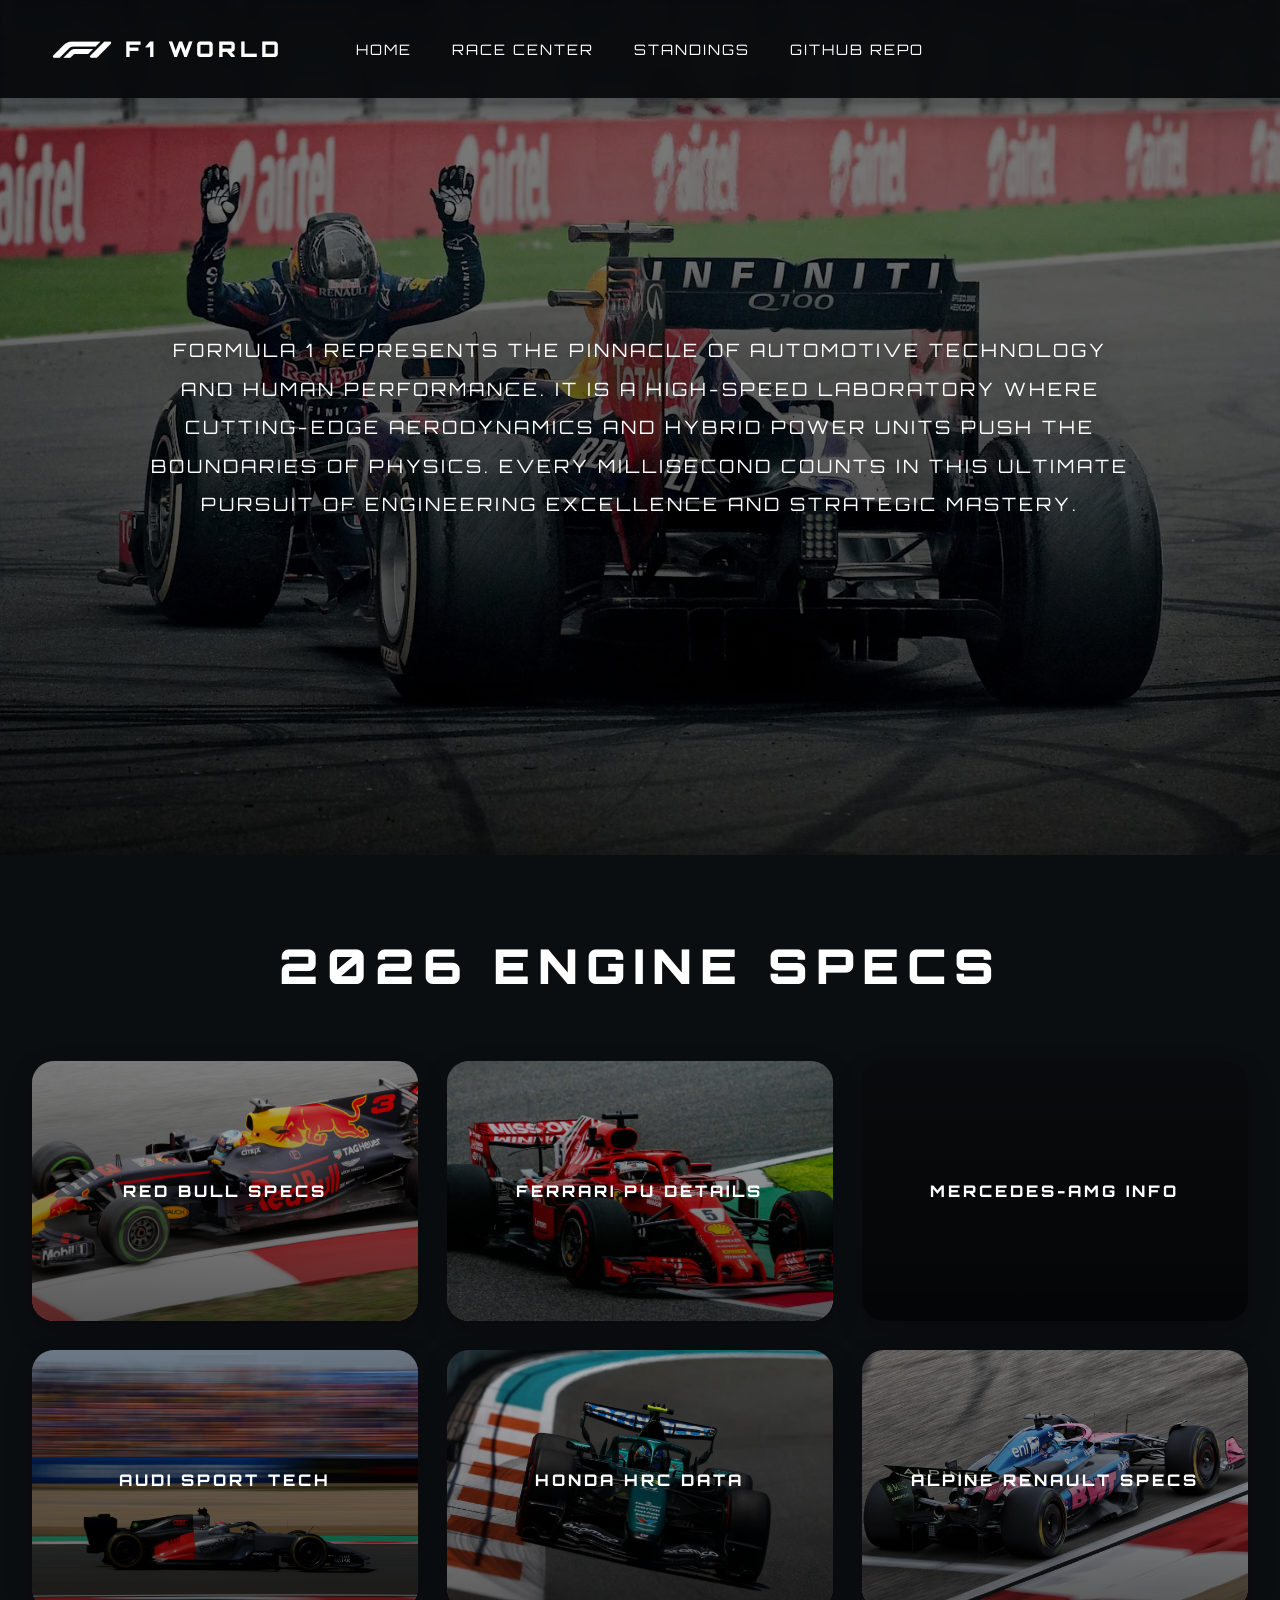
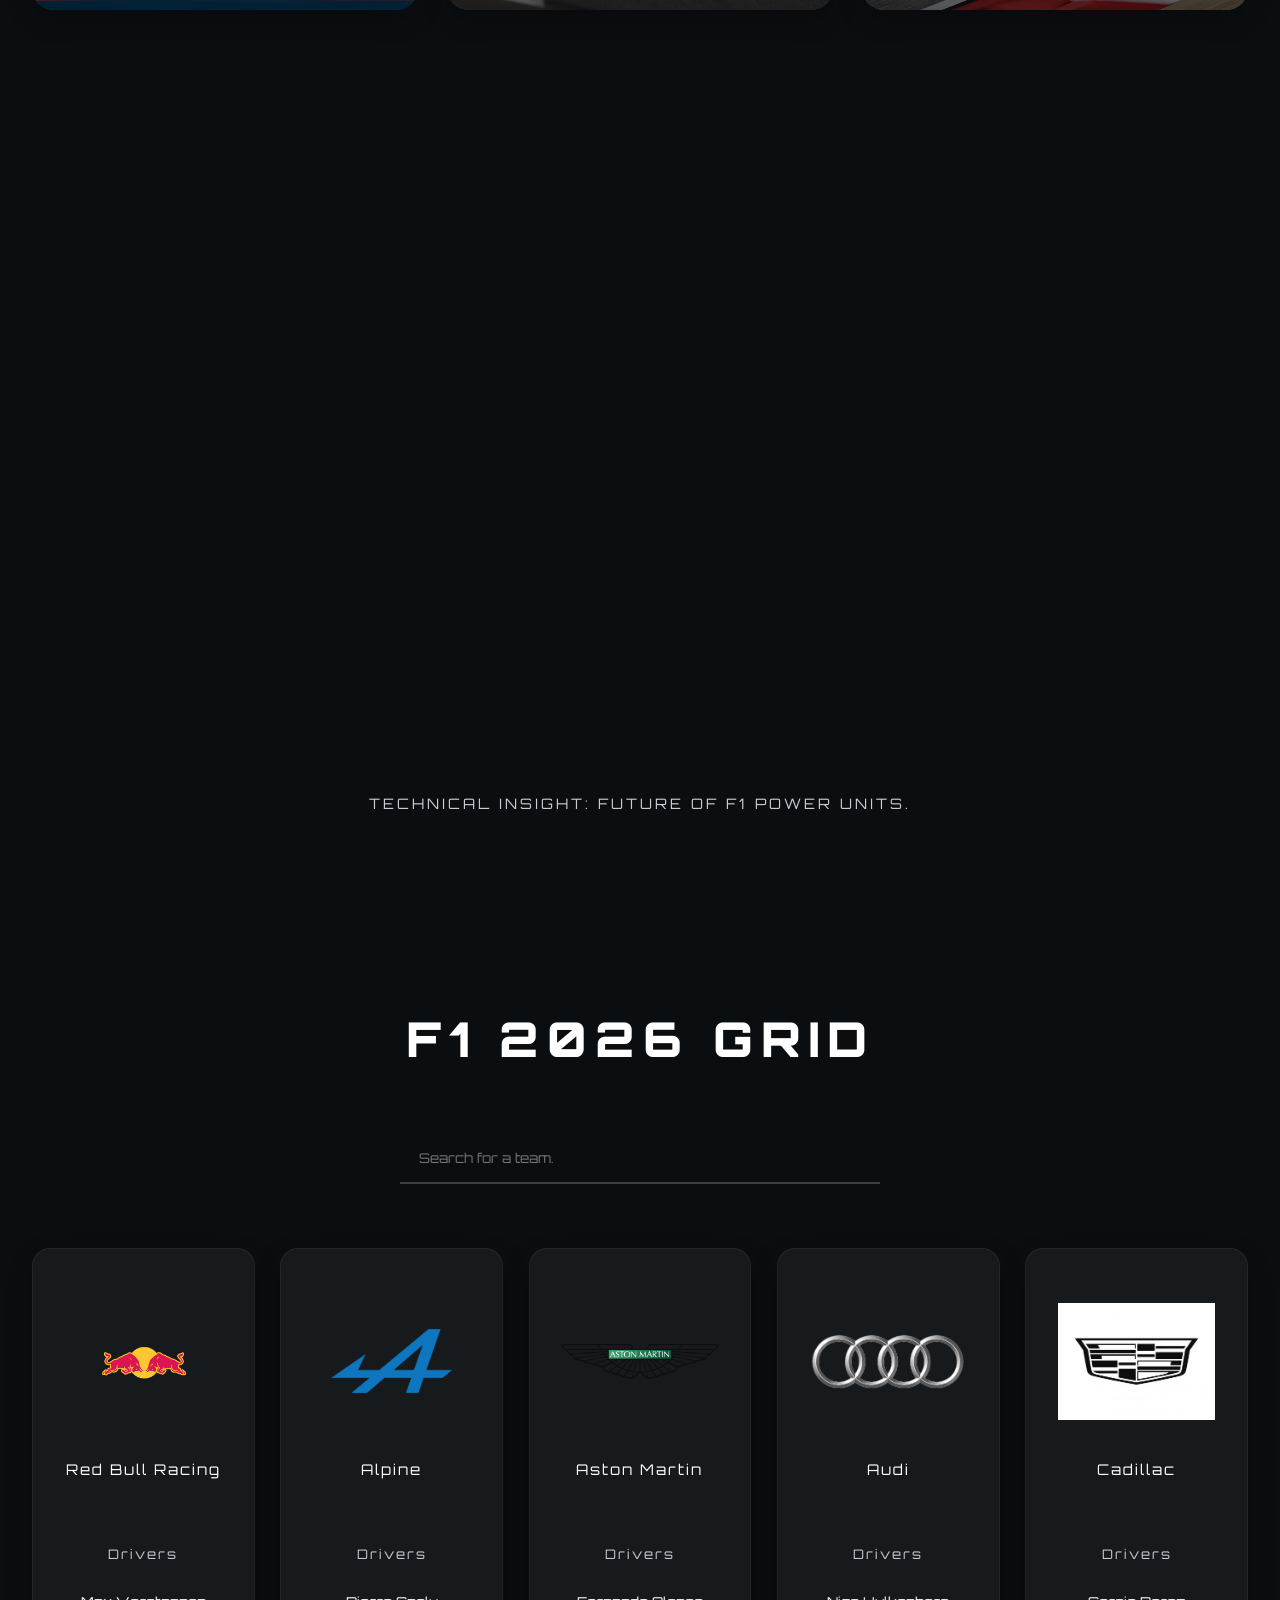
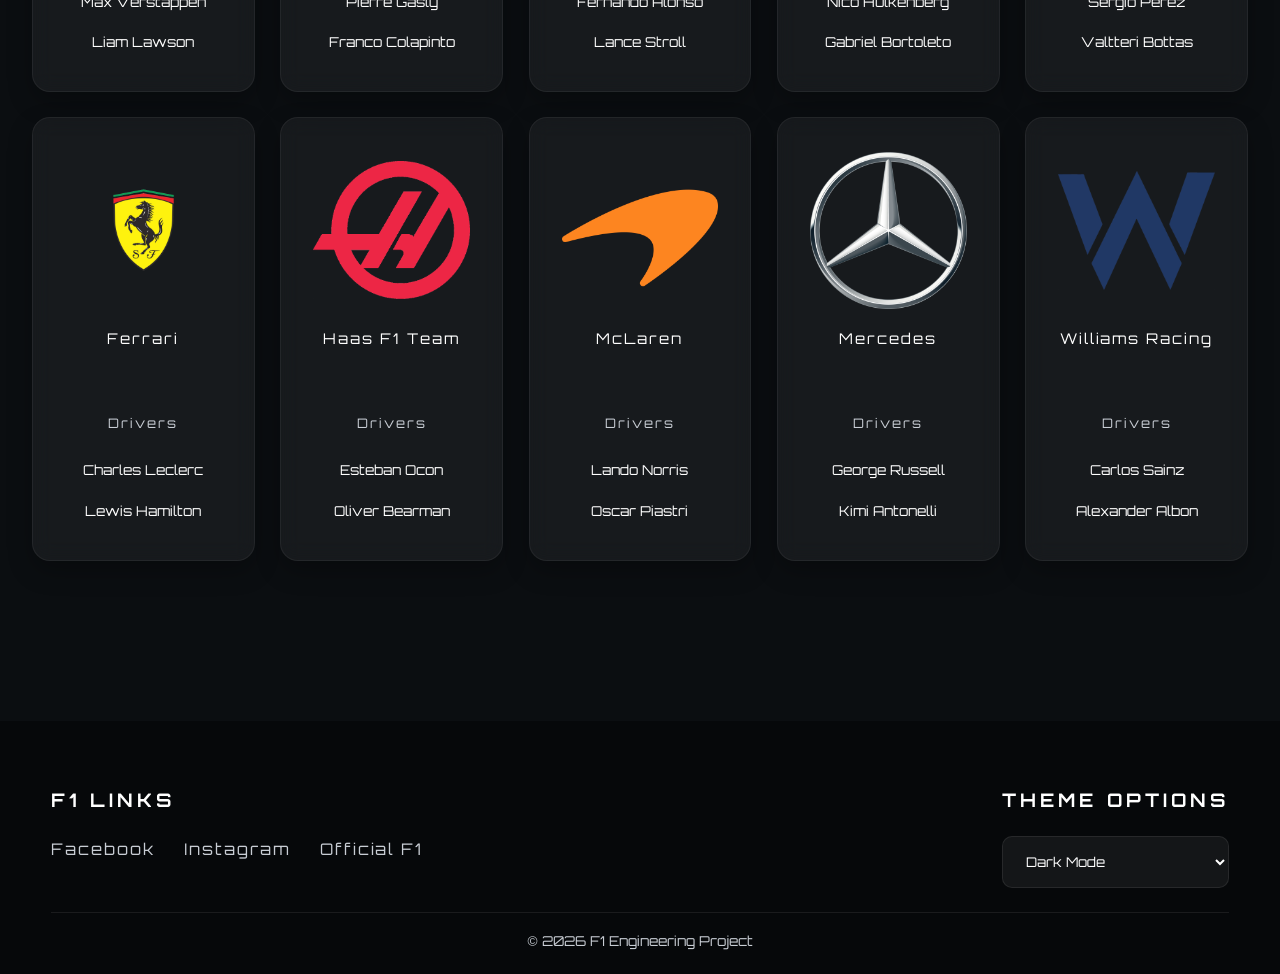
==== commit 51b887fe: "Update index.html brisanje jedne opcije u footeru" ====
--- a/Projektnitptp/index.html
+++ b/Projektnitptp/index.html
@@ -252,7 +252,6 @@
                 <select id="theme-switcher">
                     <option value="light">Light Mode</option>
                     <option value="dark" selected>Dark Mode</option>
-                    <option value="system">System Default</option>
                 </select>
             </div>
         </div>
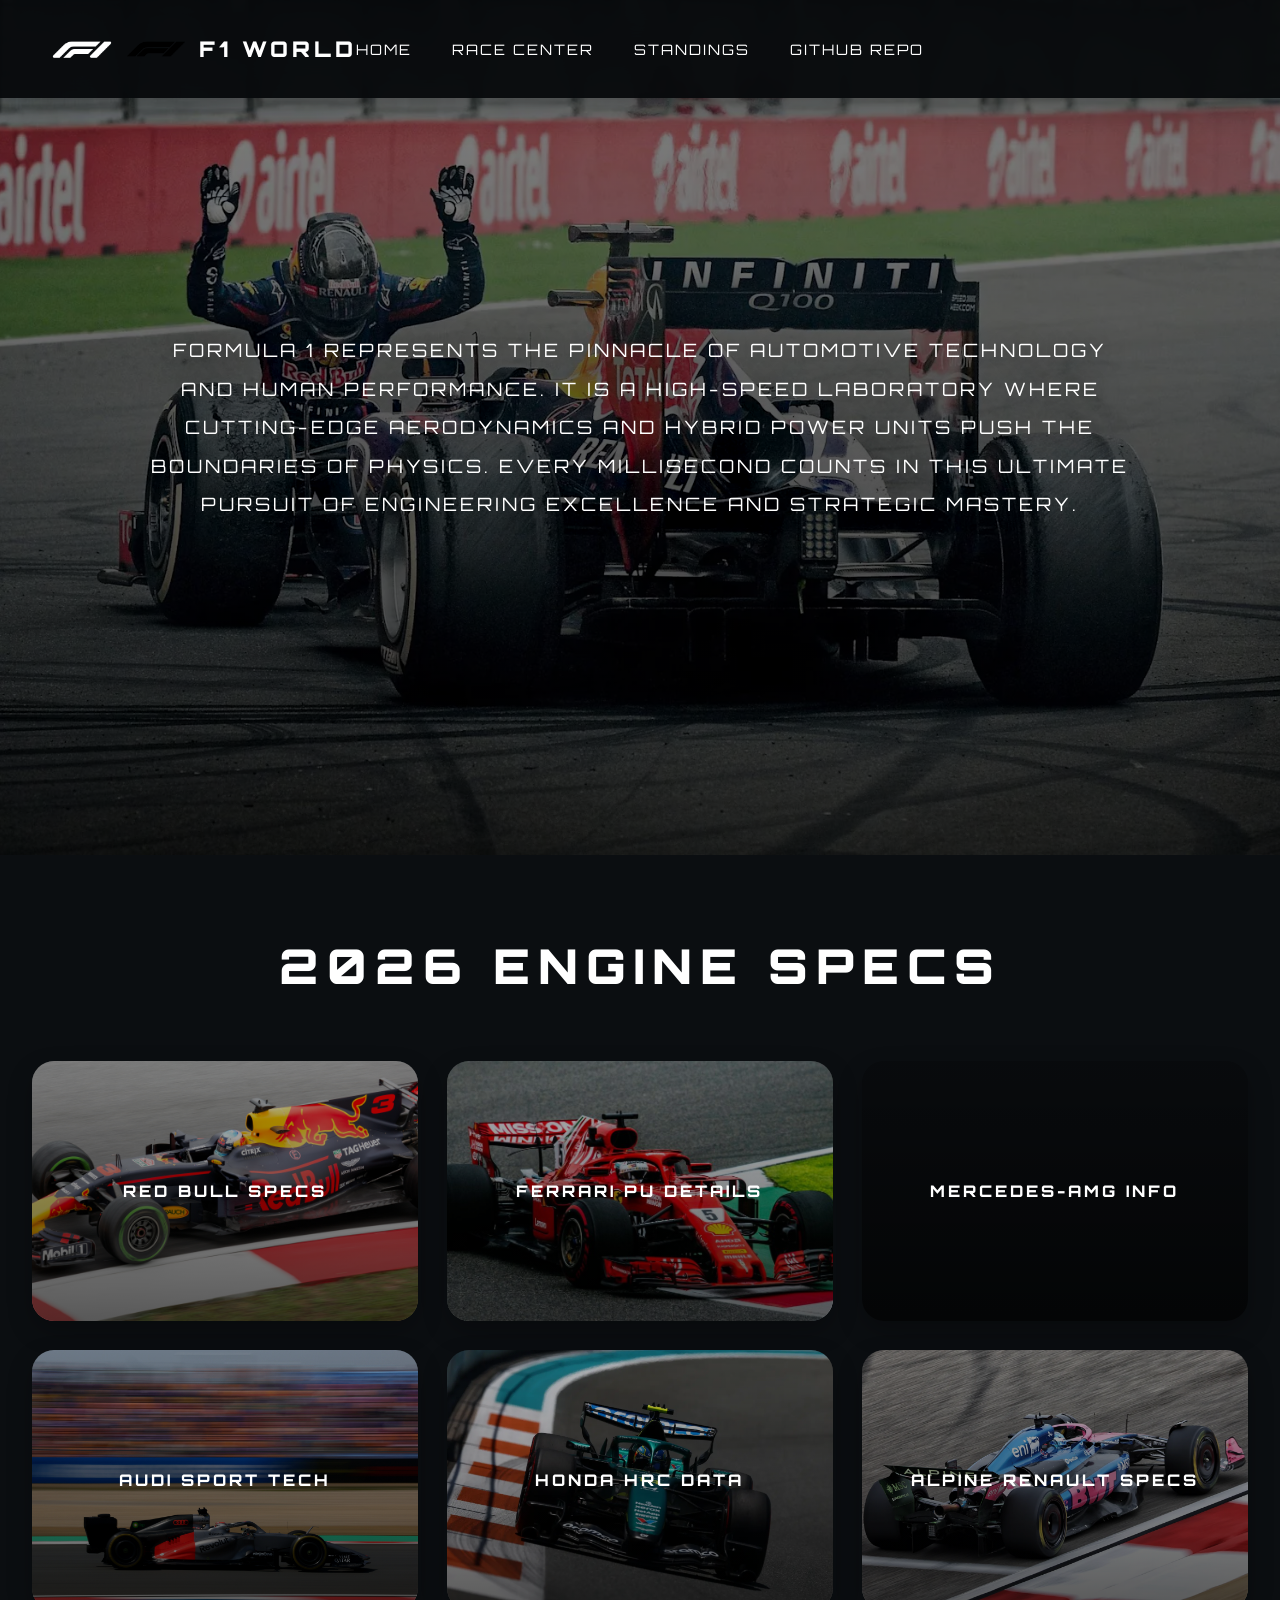
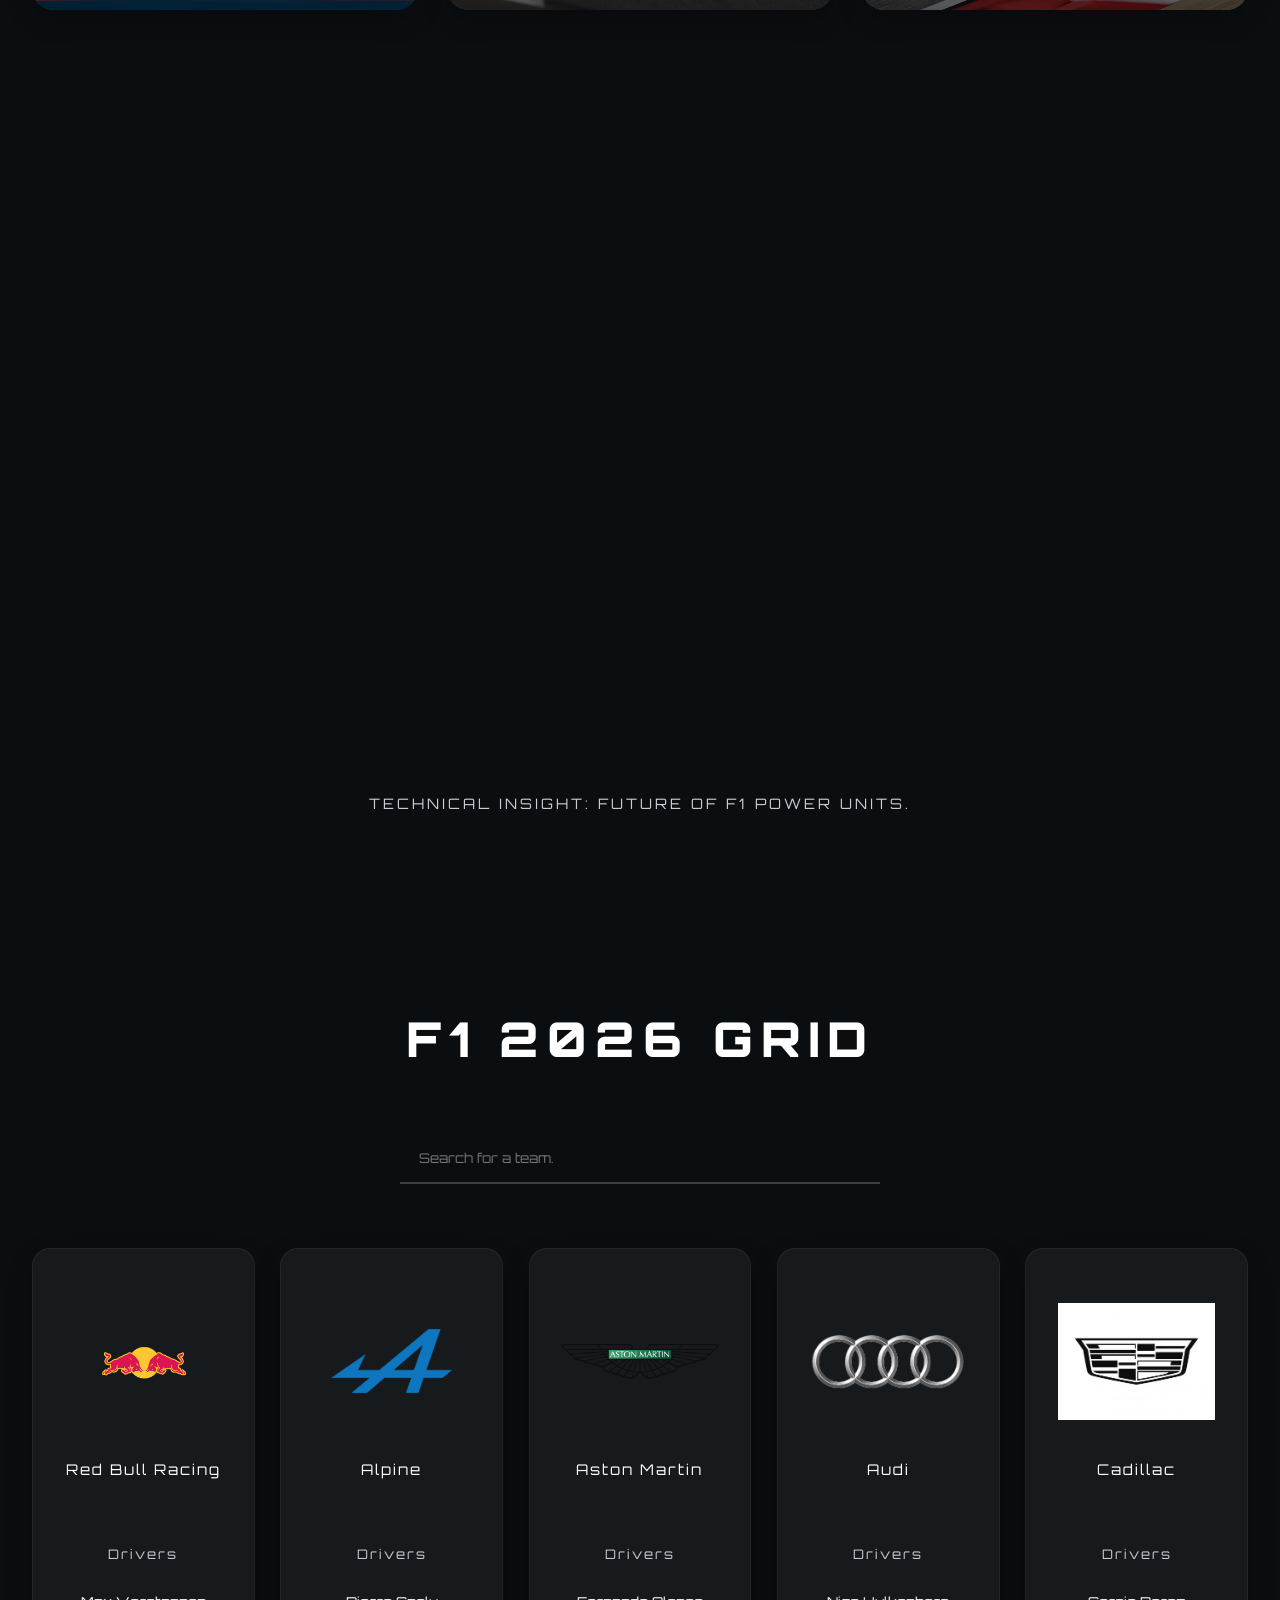
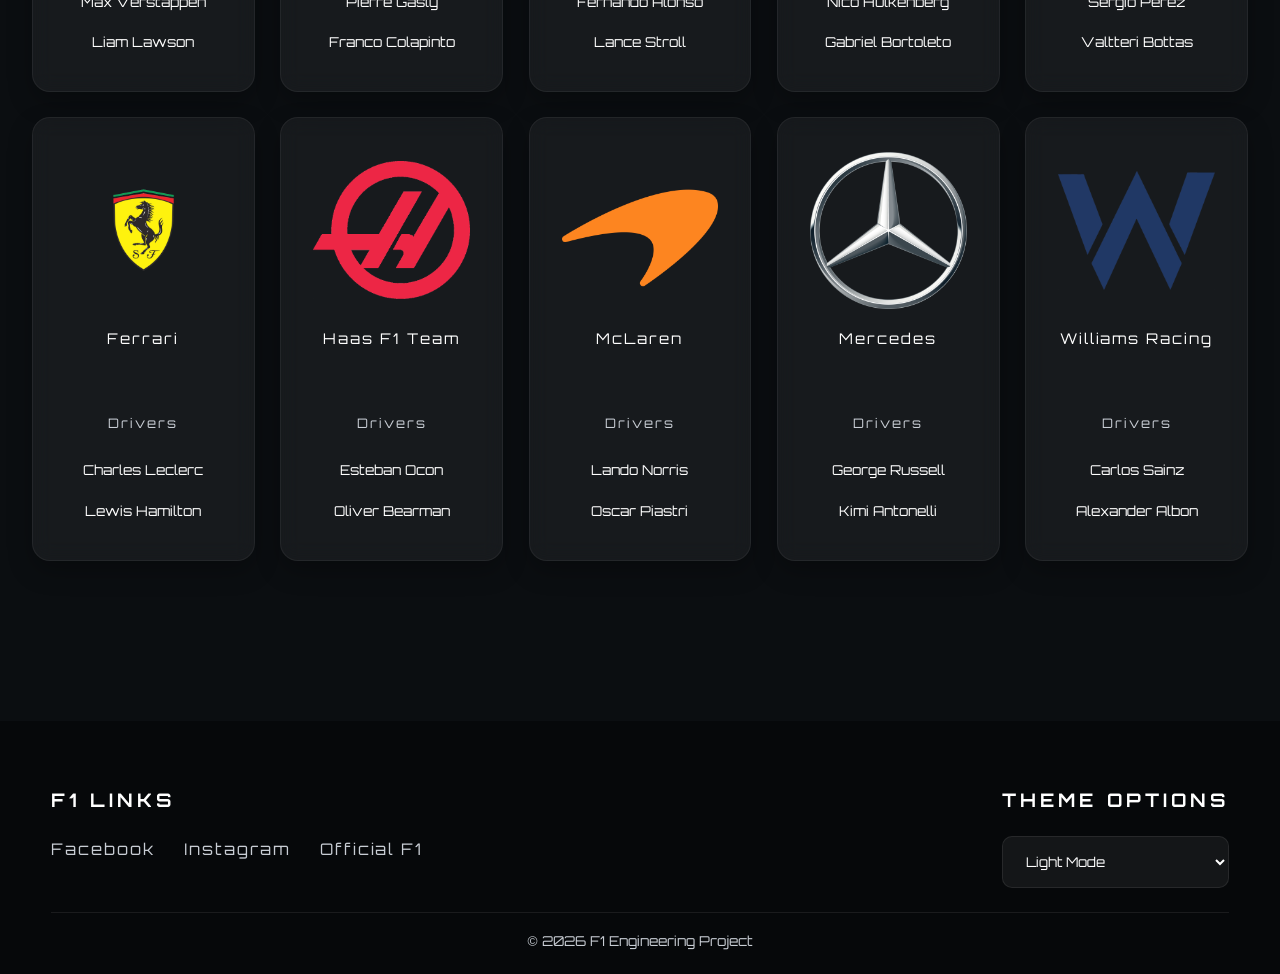
==== commit 88532509: "Dodan kod za light/dark mode" ====
--- a/Projektnitptp/index.html
+++ b/Projektnitptp/index.html
@@ -12,7 +12,8 @@
 
     <header class="glavni-header">
         <div class="logo-sekcija">
-            <img src="images/f1main.png" alt="F1 logo" class="logo-img">
+            <img src="images/f1main.png" alt="F1 logo" class="logo-img dark-logo">
+            <img src="images/blackf1logo.png" alt="F1 logo" class="logo-img light-logo">
             <span class="site-title">F1 World</span>
         </div>
         
@@ -251,7 +252,8 @@
                 <h3>Theme Options</h3>
                 <select id="theme-switcher">
                     <option value="light">Light Mode</option>
-                    <option value="dark" selected>Dark Mode</option>
+                    <option value="dark">Dark Mode</option>
+                    <option value="system">System Default</option>
                 </select>
             </div>
         </div>
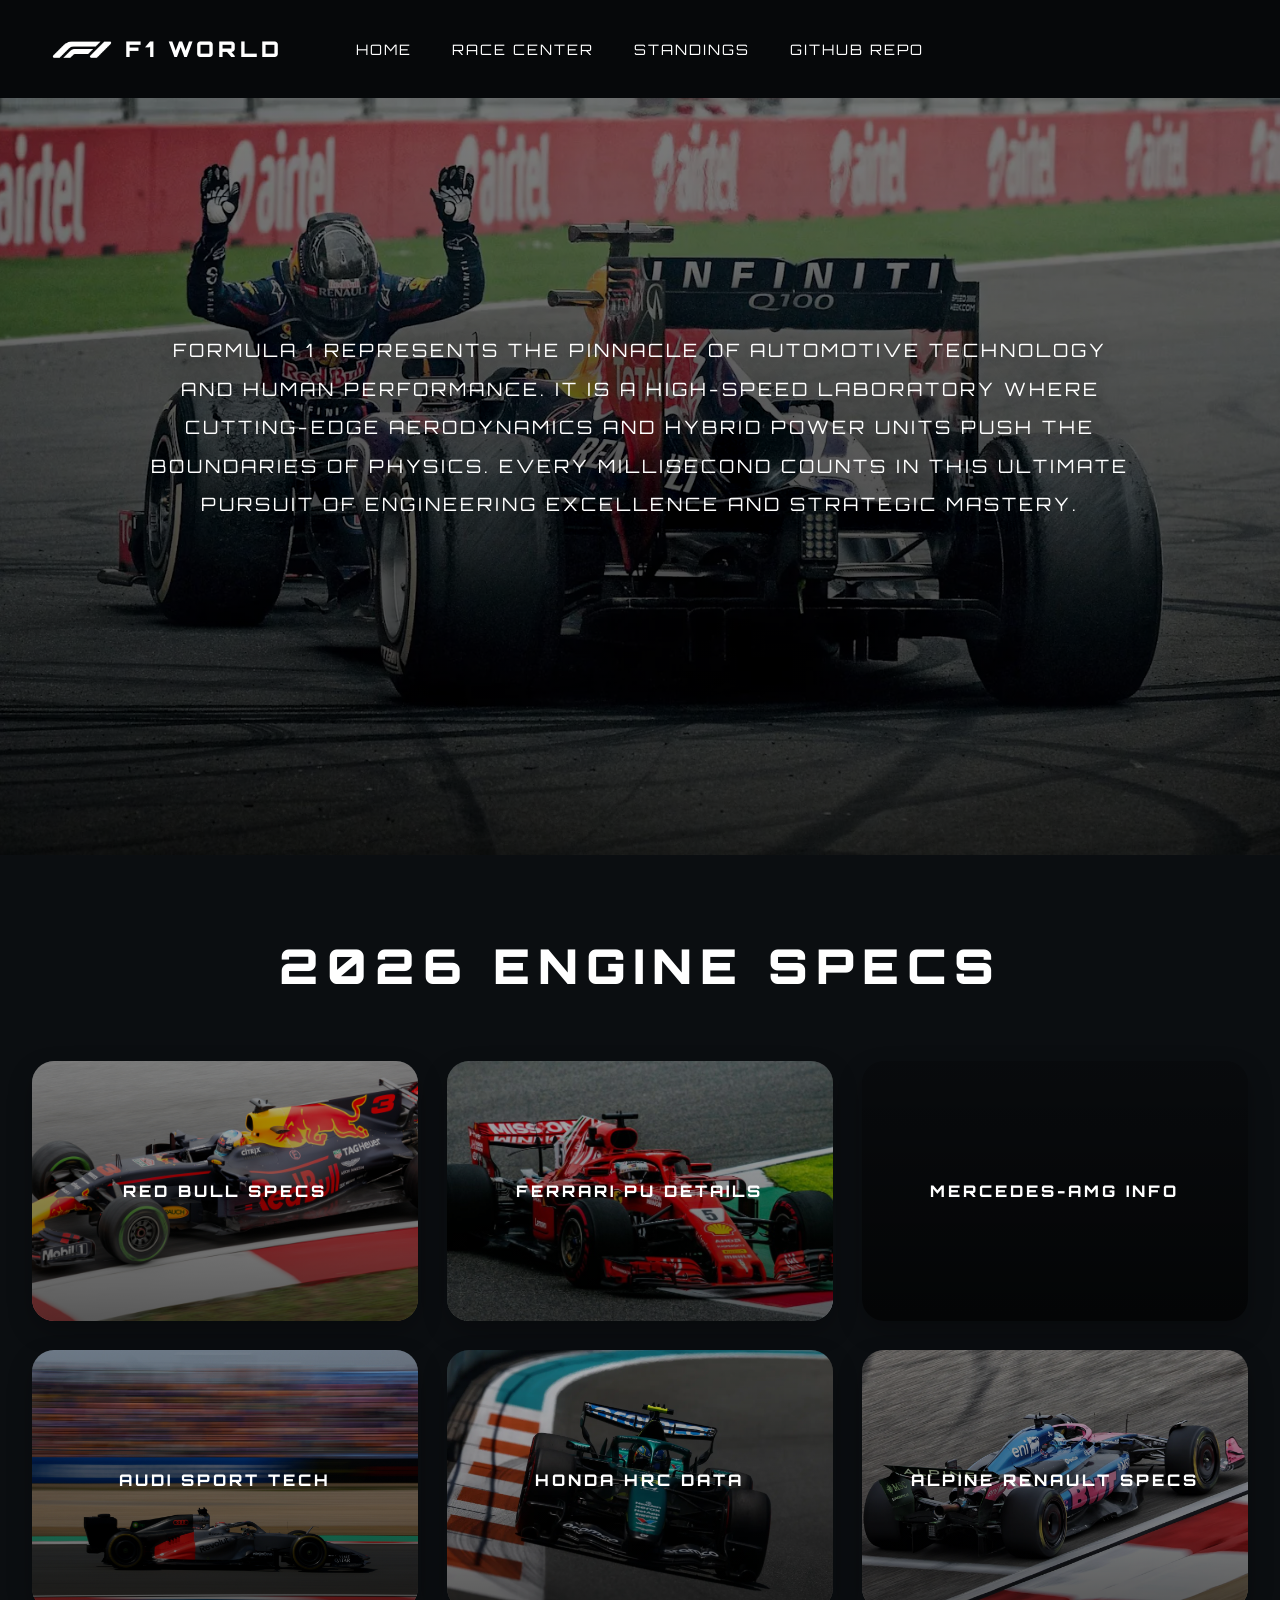
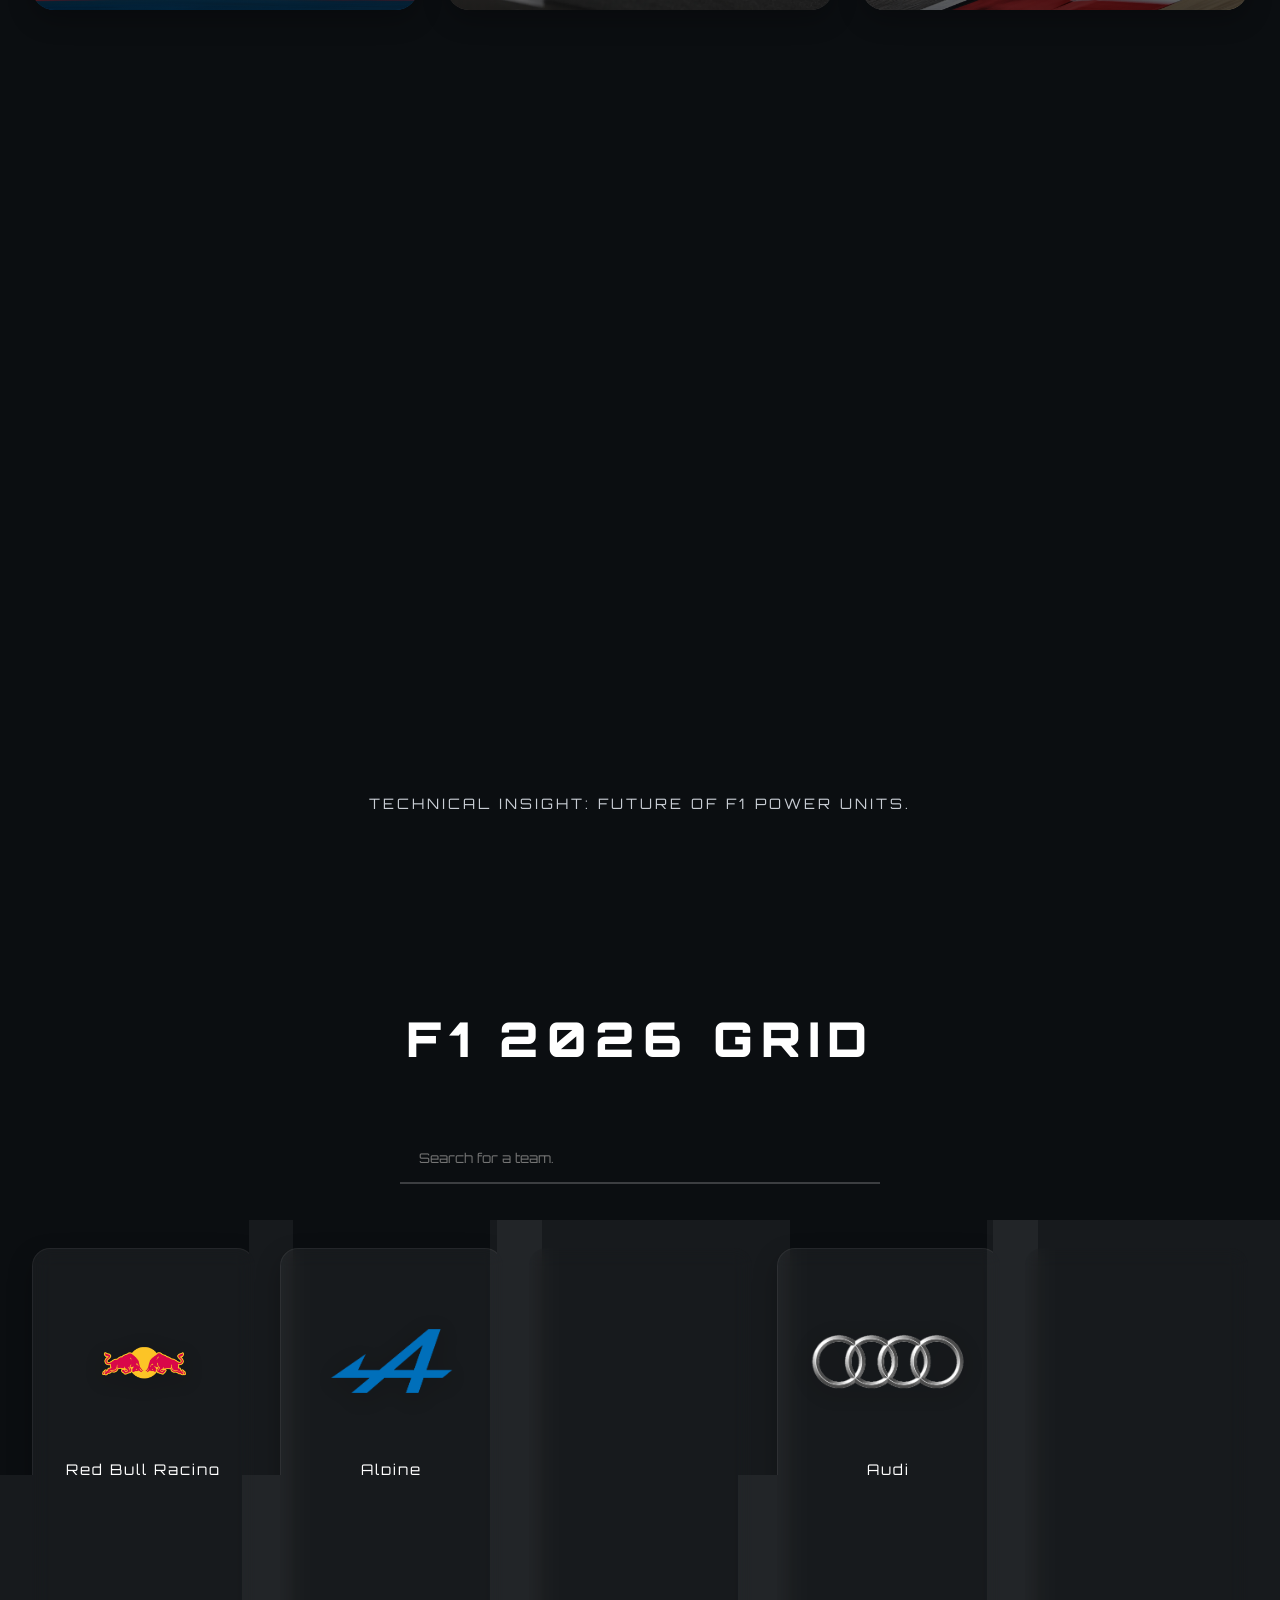
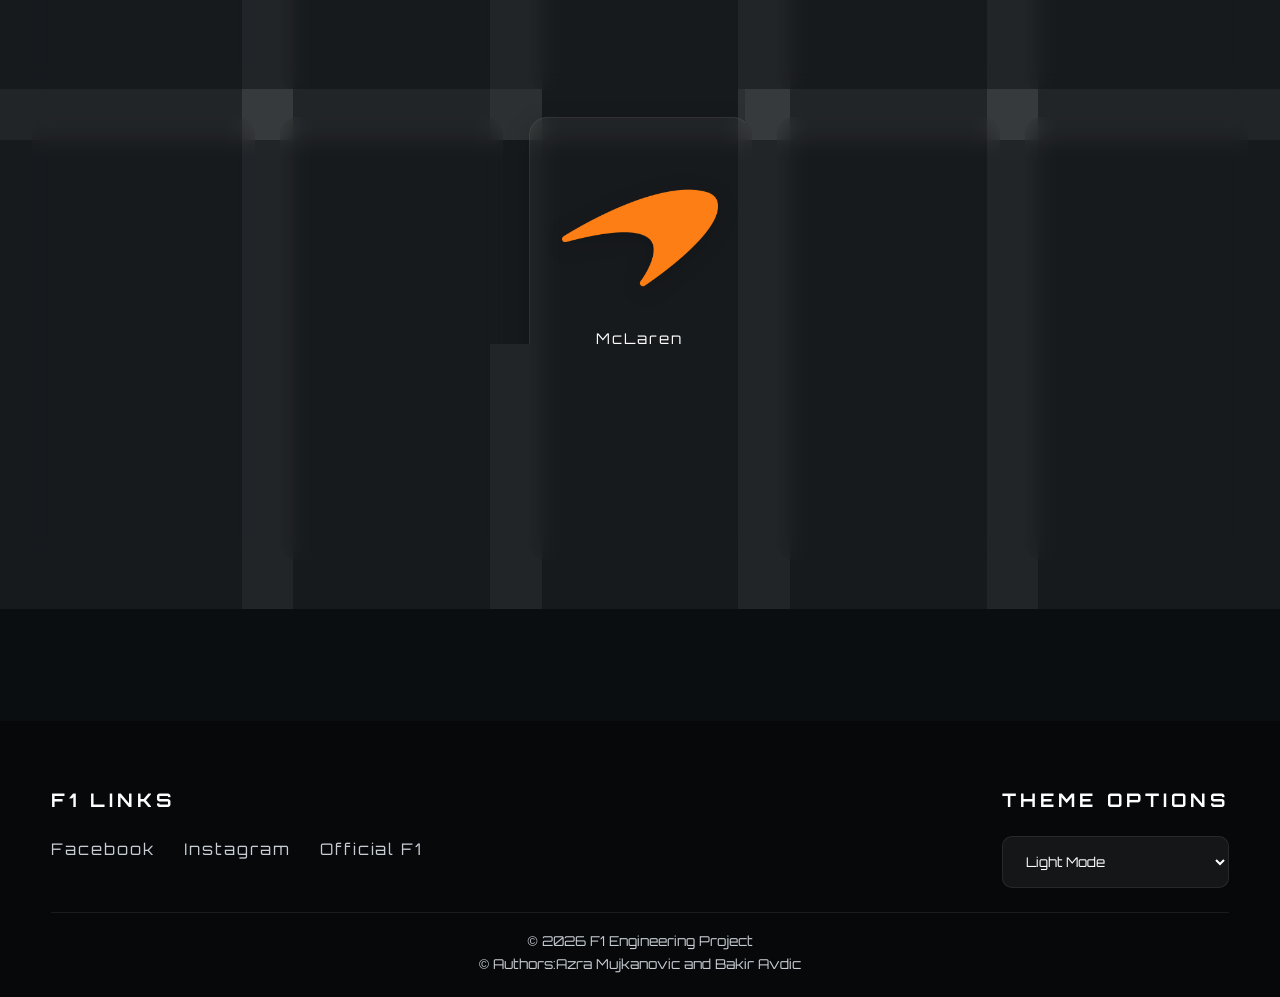
==== commit d7a955ea: "Update index.html Dodavanje imena kreatora stranice" ====
--- a/Projektnitptp/index.html
+++ b/Projektnitptp/index.html
@@ -259,6 +259,7 @@
         </div>
         <div class="footer-bottom">
             <p>&copy; 2026 F1 Engineering Project</p>
+            <p>&copy; Authors:Azra Mujkanovic and Bakir Avdic</p>
         </div>
     </footer>
 
--- a/Projektnitptp/css/tptpstil.css
+++ b/Projektnitptp/css/tptpstil.css
@@ -1,54 +1,45 @@
-/* =========================================================
-   GOOGLE FONT IMPORT
-========================================================= */
+/* GOOGLE FONT IMPORT*/
 
 @import url('https://fonts.googleapis.com/css2?family=Orbitron:wght@400;500;700;800;900&display=swap');
 
-/* =========================================================
-   ROOT VARIJABLE
-========================================================= */
+/*ROOT VARIJABLE*/
 
 :root{
-
     --main-bg:#0B0E11;
     --header-bg:#06080A;
     --footer-bg:#06080A;
     --card-bg:#1B1F27;
     --secondary-bg:#11151B;
-
     --accent:#E10600;
     --accent-dark:#7A0000;
     --accent-light:#ff453a;
-
     --text-main:#FFFFFF;
     --text-secondary:#C8CDD4;
-
     --glass-bg:rgba(255,255,255,0.05);
     --glass-border:rgba(255,255,255,0.08);
-
     --soft-red:rgba(120,0,0,0.35);
     --soft-red-dark:rgba(40,0,0,0.92);
-
     --font-main:'Orbitron', sans-serif;
-
     --container-width:95%;
     --section-padding:6rem;
-
     --radius-lg:28px;
     --radius-md:18px;
     --radius-sm:12px;
-
     --transition:0.35s ease;
-
     --shadow-soft:
     0 10px 25px rgba(0,0,0,0.25);
-
     --shadow-hover:
     0 20px 45px rgba(0,0,0,0.45);
-
     --shadow-red:
     0 18px 40px rgba(225,6,0,0.18);
-
+    --section-gradient:
+    linear-gradient(
+    180deg,
+    rgba(95,0,0,0.72) 0%,
+    rgba(55,0,0,0.55) 28%,
+    rgba(25,10,12,0.94) 70%,
+    rgba(11,14,17,1) 100%
+    );
     --ferrari:#E60000;
     --mercedes:#00A19B;
     --mclaren:#FF8000;
@@ -61,32 +52,32 @@
     --haas:#BDBDBD;
 }
 
-/* =========================================================
-   LIGHT THEME
-========================================================= */
+/*LIGHT THEME*/
 
 body.light-theme{
-
     --main-bg:#F4F5F7;
     --header-bg:#FFFFFF;
     --footer-bg:#FFFFFF;
-    --card-bg:#E8EAEE;
     --secondary-bg:#DDE1E8;
-
+    --section-gradient:
+    linear-gradient(
+    180deg,
+    #c94b4b 0%,
+    #f2b6b6 40%,
+    #fff0f0 75%,
+    #ffffff 100%
+    );
     --text-main:#111111;
-    --text-secondary:#444444;
-
-    --glass-bg:rgba(255,255,255,0.8);
-    --glass-border:rgba(0,0,0,0.08);
-
+    --text-secondary:#554141;
+    --card-bg:#ffffff;
+    --glass-bg:rgba(255,255,255,0.92);
+    --glass-border:rgba(0,0,0,0.06);
     --soft-red:rgba(180,0,0,0.08);
     --soft-red-dark:rgba(80,0,0,0.12);
 }
 
-/* =========================================================
-   DARK THEME
-========================================================= */
-
+/*DARK THEME*/
+/*
 body.dark-theme{
 
     --main-bg:#0B0E11;
@@ -94,39 +85,30 @@
     --footer-bg:#06080A;
     --card-bg:#1B1F27;
     --secondary-bg:#11151B;
-
     --text-main:#FFFFFF;
     --text-secondary:#D7D7D7;
-
     --glass-bg:rgba(255,255,255,0.05);
     --glass-border:rgba(255,255,255,0.08);
-}
-
-/* =========================================================
-   SYSTEM DARK MODE
-========================================================= */
+}*/
+
+/* SYSTEM DARK MODE*/
 
 @media (prefers-color-scheme: dark){
 
-    body:not(.light-theme){
-
+    body:not(.light-theme):not(.dark-theme){
         --main-bg:#0B0E11;
         --header-bg:#06080A;
         --footer-bg:#06080A;
         --card-bg:#1B1F27;
         --secondary-bg:#11151B;
-
         --text-main:#FFFFFF;
         --text-secondary:#D7D7D7;
-
         --glass-bg:rgba(255,255,255,0.05);
         --glass-border:rgba(255,255,255,0.08);
     }
 }
 
-/* =========================================================
-   RESET
-========================================================= */
+/*RESET */
 
 *{
     margin:0;
@@ -136,22 +118,17 @@
 
 html{
     scroll-behavior:smooth;
+    overflow-x:hidden;
 }
 
 body{
 
     background:var(--main-bg);
-
     color:var(--text-main);
-
     font-family:var(--font-main);
-
     overflow-x:hidden;
-
     line-height:1.7;
-
     animation:fadeInBody 1s ease;
-
     transition:
     background var(--transition),
     color var(--transition);
@@ -189,9 +166,7 @@
     text-decoration:none;
 }
 
-/* =========================================================
-   ANIMACIJE
-========================================================= */
+/* ANIMACIJE */
 
 @keyframes fadeInBody{
 
@@ -342,36 +317,20 @@
     }
 }
 
-/* =========================================================
-   HEADER
-========================================================= */
+/*HEADER*/
 
 .glavni-header{
-
     position:fixed;
-
     top:0;
     left:0;
-
     width:100%;
-
     z-index:999;
-
-    display:flex;
-
+    display:flex;
     align-items:center;
-
     justify-content:space-between;
-
     padding:18px 4%;
-
-    background:rgba(6,8,10,0.94);
-
+    background:var(--header-bg);
     backdrop-filter:blur(18px);
-
-    box-shadow:
-    0 10px 35px rgba(0,0,0,0.32);
-
     transition:var(--transition);
 }
 
@@ -379,20 +338,13 @@
     display:none;
 }
 
-/* =========================================================
-   LOGO
-========================================================= */
+/*LOGO*/
 
 .logo-sekcija{
-
-    display:flex;
-
+    display:flex;
     align-items:center;
-
     gap:12px;
-
     cursor:pointer;
-
     transition:var(--transition);
 }
 
@@ -409,73 +361,50 @@
 }
 
 .site-title{
-
     color:var(--text-main);
-
     font-size:1.35rem;
-
     font-weight:900;
-
     letter-spacing:4px;
-
     text-transform:uppercase;
-
-    transition:var(--transition);
-}
-
-/* =========================================================
-   NAVIGACIJA
-========================================================= */
+    transition:var(--transition);
+}
+
+/* HAMBURGER — sakriva se van mobilnog prikaza */
+
+.hamburger{
+    display:none;
+}
+
+/* NAVIGACIJA*/
 
 .navigacija{
-
     position:absolute;
-
     left:50%;
-
     transform:translateX(-50%);
-
-    display:flex;
-
+    display:flex;
     align-items:center;
-
     justify-content:center;
-
     gap:2.5rem;
 }
 
 .nav-btn{
-
     position:relative;
-
     color:var(--text-main);
-
     font-size:0.9rem;
-
     text-transform:uppercase;
-
     letter-spacing:2px;
-
-    transition:var(--transition);
-
+    transition:var(--transition);
     padding:0.4rem 0;
 }
 
 .nav-btn::after{
-
     content:"";
-
     position:absolute;
-
     left:0;
     bottom:-8px;
-
     width:0;
-
     height:2px;
-
     background:var(--accent);
-
     transition:var(--transition);
 }
 
@@ -491,234 +420,153 @@
     width:100%;
 }
 
-/* =========================================================
-   HERO
-========================================================= */
+/*HERO*/
 
 .pocetna-sekcija{
-
     position:relative;
-
     height:95vh;
-
     background:
     linear-gradient(
     rgba(0,0,0,0.48),
     rgba(0,0,0,0.76)
     ),
     url("../images/glavnaslika.webp");
-
     background-size:cover;
-
     background-position:center;
-
-    display:flex;
-
+    display:flex;
     justify-content:center;
-
     align-items:center;
 }
-
 .overlay{
-
     width:100%;
     height:100%;
-
-    display:flex;
-
+    display:flex;
     justify-content:center;
     align-items:center;
-
     padding:2rem 4rem;
 }
 
 .pocetni-tekst{
-
     max-width:980px;
-
     text-align:center;
-
     animation:heroFadeUp 1s ease-out;
 }
 
 .pocetni-tekst p{
-
-    color:var(--text-main);
-
+    color:#FFFFFF;
     font-size:1.15rem;
-
     line-height:2.1;
-
     letter-spacing:3px;
-
     text-transform:uppercase;
-
     text-shadow:
     0 0 24px rgba(0,0,0,0.7);
 }
 
-/* =========================================================
-   TEAM SECTION
-========================================================= */
+/*TEAM SECTION*/
 
 .timovi{
 
     padding-top:7rem;
-
     background:transparent;
 }
 
 .naslov-timova,
 .motori-meni h3{
-
     text-align:center;
-
     font-size:3rem;
-
     font-weight:900;
-
     letter-spacing:8px;
-
     text-transform:uppercase;
-
     margin-bottom:4rem;
-
     line-height:1.3;
 }
 
 .naslov-timova{
-
     animation:
     fadeLeft linear;
-
     animation-timeline:view();
-
     animation-range:
     entry 0% cover 35%;
 }
 
 .motori-meni h3{
-
     animation:
     fadeRight linear;
-
     animation-timeline:view();
-
     animation-range:
     entry 0% cover 35%;
 }
 
-/* =========================================================
-   SEARCH BAR
-========================================================= */
+/*SEARCH BAR*/
 
 .search-baar{
-
     width:var(--container-width);
-
     margin:auto;
-
-    display:flex;
-
+    display:flex;
     justify-content:center;
-
     margin-bottom:4rem;
 }
 
 .search-baar input{
-
     width:100%;
     max-width:480px;
-
     padding:1rem 1.2rem;
-
     background:transparent;
-
     border:none;
-
     border-bottom:
     2px solid rgba(255,255,255,0.2);
-
     color:var(--text-main);
-
     outline:none;
-
     transition:var(--transition);
 }
 
 .search-baar input:focus{
-
     border-color:var(--accent);
-
     box-shadow:
     0 12px 30px rgba(225,6,0,0.12);
 }
 
-/* =========================================================
-   GRID KARTICE
-========================================================= */
+/*GRID KARTICE*/
 
 .kartice{
 
     width:var(--container-width);
-
     margin:auto;
-
     display:grid;
-
     grid-template-columns:
     repeat(5,1fr);
-
     gap:1.6rem;
 }
 
 .f1-kartica{
-
     position:relative;
-
     background:var(--glass-bg);
-
     border-radius:var(--radius-md);
-
     overflow:hidden;
-
     min-height:390px;
-
     border:
     1px solid rgba(255,255,255,0.06);
-
     backdrop-filter:blur(10px);
-
     box-shadow:var(--shadow-soft);
-
-    transition:var(--transition);
-
+    transition:var(--transition);
     animation:
     cardReveal linear;
-
     animation-timeline:view();
-
     animation-range:
     entry 0% cover 30%;
 }
 
 .f1-kartica::before{
-
     content:"";
-
     position:absolute;
-
     inset:0;
-
     background:
     linear-gradient(
     180deg,
     rgba(255,255,255,0.02),
     transparent
     );
-
     opacity:0;
-
     transition:var(--transition);
 }
 
@@ -727,103 +575,69 @@
 }
 
 .f1-kartica:hover{
-
     transform:
     translateY(-10px);
-
     box-shadow:var(--shadow-hover);
 }
 
 .kartica-unutrasnjost{
-
     height:100%;
-
-    display:flex;
-
+    display:flex;
     flex-direction:column;
-
     justify-content:space-between;
 }
 
 .kartica-naprijed{
-
-    display:flex;
-
+    display:flex;
     flex-direction:column;
-
     justify-content:center;
     align-items:center;
-
     padding:2rem;
 }
 
 .kartica-naprijed img{
-
     width:100%;
-
     height:160px;
-
     object-fit:contain;
-
-    transition:var(--transition);
-
-    mix-blend-mode:screen;
+    transition:var(--transition);
+    filter: drop-shadow(0 4px 10px rgba(0,0,0,0.15));
 }
 
 .f1-kartica:hover .kartica-naprijed img{
-
     transform:scale(1.05);
 }
 
 .kartica-naprijed p{
-
     margin-top:1rem;
-
     font-size:0.92rem;
-
     letter-spacing:2px;
-
     text-align:center;
 }
 
 .kartica-nazad{
-
-    display:flex;
-
+    display:flex;
     flex-direction:column;
-
     justify-content:center;
     align-items:center;
-
     padding:1.8rem;
-
     text-align:center;
 }
 
 .kartica-nazad p{
-
     margin-bottom:1rem;
-
-    color:var(--text-secondary);
-
+    color:#fff;
     letter-spacing:2px;
-
     font-size:0.82rem;
 }
 
 .kartica-nazad li{
-
     padding:0.45rem 0;
-
     color:var(--text-main);
-
     font-size:0.85rem;
-
     line-height:1.9;
 }
-/* =========================================================
-   TEAM HOVER COLORS
-========================================================= */
+
+/* TEAM HOVER COLORS*/
 
 .f1-kartica:nth-child(1):hover{
     background:rgba(11,19,43,0.82);
@@ -875,94 +689,60 @@
     border-color:var(--williams);
 }
 
-/* =========================================================
-   ENGINE SECTION
-========================================================= */
+/* ENGINE SECTION*/
 
 .info-mot{
-
     width:var(--container-width);
-
     margin:auto;
-
     margin-top:5rem;
-
-    display:flex;
-
+    display:flex;
     flex-direction:column;
 }
 
 .engine-linkovi{
-
     display:grid;
-
     grid-template-columns:
     repeat(3,1fr);
-
     gap:1.8rem;
 }
 
 .engine-linkovi li a{
-
     position:relative;
-
-    display:flex;
-
+    display:flex;
     justify-content:center;
     align-items:center;
-
     min-height:260px;
-
     padding:2rem;
-
     border-radius:22px;
-
     overflow:hidden;
-
     color:#fff;
-
     text-align:center;
-
     font-weight:800;
-
     letter-spacing:3px;
-
     text-transform:uppercase;
-
     background-size:cover;
-
     background-position:center;
-
     box-shadow:var(--shadow-soft);
-
-    transition:var(--transition);
-
+    transition:var(--transition);
     isolation:isolate;
 }
 
 .engine-linkovi li a::before{
-
     content:"";
-
     position:absolute;
-
     inset:0;
-
     background:
     linear-gradient(
     rgba(0,0,0,0.25),
     rgba(0,0,0,0.65)
     );
-
     z-index:-1;
 }
 
 .engine-linkovi li a:hover{
-
     transform:
     translateY(-8px)
     scale(1.02);
-
     box-shadow:
     0 0 32px rgba(225,6,0,0.25);
 }
@@ -991,66 +771,43 @@
     background-image:url("../images/alpine5.webp");
 }
 
-/* =========================================================
-   VIDEO
-========================================================= */
+/* VIDEO*/
 
 .desni-sidebar{
-
     width:100vw;
-
     margin-left:
     calc(50% - 50vw);
-
     margin-top:7rem;
-
     margin-bottom:5rem;
 }
 
 .video-kontejner{
-
     position:relative;
-
     width:100vw;
-
     height:72vh;
-
     min-height:650px;
-
     overflow:hidden;
 }
 
 .video-kontejner iframe{
-
     position:absolute;
-
     top:0;
     left:0;
-
     width:100%;
     height:100%;
-
     border:none;
 }
 
 .motori{
-
     text-align:center;
-
     color:var(--text-secondary);
-
     margin-top:1.2rem;
-
     font-size:0.9rem;
-
     letter-spacing:3px;
-
     text-transform:uppercase;
 }
 
-/* =========================================================
-   MAIN CONTAINERS
-========================================================= */
+/* MAIN CONTAINERS*/
 
 .sadrzaj-kontejner,
 .ranking-lista-sekcija,
@@ -1058,176 +815,105 @@
 .raspored-sekcija,
 .volan-sekcija,
 .newsletter-sekcija{
-
     width:var(--container-width);
-
     margin:auto;
 }
 
-/* =========================================================
-   SADRZAJ HEADER
-========================================================= */
+/* SADRZAJ HEADER */
 
 .sadrzaj-header{
-
     width:100vw;
-
     margin-left:calc(50% - 50vw);
-
     margin-top:6.5rem;
-
     min-height:560px;
-
     padding:6rem 2rem 4rem;
-
-    display:flex;
-
+    display:flex;
     flex-direction:column;
-
     justify-content:center;
-
     align-items:center;
-
     text-align:center;
-
     background:
     linear-gradient(
     rgba(0,0,0,0.56),
     rgba(0,0,0,0.84)
     ),
     url("../images/engineers.jpg");
-
     background-size:cover;
-
     background-position:center;
-
     animation:fadeInUp 1.2s ease;
 }
 
 .sadrzaj-header h1{
-
     font-size:3.8rem;
-
     letter-spacing:8px;
-
     text-transform:uppercase;
-
     margin-bottom:1rem;
-
     line-height:1.2;
 }
 
 .sadrzaj-header p{
-
     max-width:850px;
-
     color:var(--text-secondary);
-
     line-height:1.9;
-
     letter-spacing:2px;
 }
 
-/* =========================================================
-   SADRZAJ GRID
-========================================================= */
+/* SADRZAJ GRID*/
 
 .sadrzaj-grid{
-
     position:relative;
-
     display:grid;
-
     grid-template-columns:2fr 1fr;
-
     gap:0;
-
     align-items:stretch;
-
     width:100vw;
-
     margin-left:calc(50% - 50vw);
-
     overflow:hidden;
-
-    background:
-    linear-gradient(
-    180deg,
-    rgba(95,0,0,0.72) 0%,
-    rgba(55,0,0,0.55) 28%,
-    rgba(25,10,12,0.94) 70%,
-    rgba(11,14,17,1) 100%
-    );
-
+    background: var(--main-bg);
     animation:
     sectionFade 1.2s ease;
 }
 
-/* =========================================================
-   POWER UNIT
-========================================================= */
+/* POWER UNIT*/
 
 .glavni-clanak{
-
-    width:100%;
+     width:100%;
 }
 
 .clanak-sekcija{
-
     animation:
     cardReveal linear;
-
     animation-timeline:view();
-
     animation-range:
     entry 0% cover 32%;
 }
 
 .clanak-sekcija:first-child{
-
     padding:4rem 4rem 5rem;
-
-    display:flex;
-
+    display:flex;
     flex-direction:column;
-
     align-items:flex-start;
-
     justify-content:flex-start;
-
     text-align:left;
-
     background:transparent;
 }
 
 .clanak-sekcija:first-child h2{
-
     color:#ff736b;
-
     font-size:3rem;
-
     letter-spacing:6px;
-
     margin-bottom:1.5rem;
-
     position:relative;
 }
 
 .clanak-sekcija:first-child h2::after{
-
     content:"";
-
     position:absolute;
-
     left:0;
     bottom:-14px;
-
     width:120px;
-
     height:3px;
-
     border-radius:10px;
-
     background:
     linear-gradient(
     90deg,
@@ -1237,183 +923,120 @@
 }
 
 .clanak-sekcija:first-child p{
-
     max-width:900px;
-
     color:#f0d8d8;
-
     line-height:2.1;
-
     margin-bottom:2.5rem;
 }
 
 .clanak-slika{
-
     width:100%;
-
     max-width:760px;
-
     min-height:420px;
-
     object-fit:cover;
-
     border-radius:26px;
-
     box-shadow:
     0 25px 60px rgba(0,0,0,0.38);
-
     transition:var(--transition);
 }
 
 .clanak-slika:hover{
-
     transform:
     scale(1.015);
-
     box-shadow:
     0 25px 70px rgba(225,6,0,0.18);
 }
 
-/* =========================================================
-   AERODYNAMICS SECTION
-========================================================= */
+/* AERODYNAMICS SECTION*/
 
 .glavni-clanak .clanak-sekcija:nth-child(2){
-
     padding:1.2rem 1.4rem;
-
     background:
     linear-gradient(
     180deg,
     rgba(255,255,255,0.03),
     rgba(255,255,255,0.01)
     );
-
-    
 }
 
 .glavni-clanak .clanak-sekcija:nth-child(2) h2{
-
     font-size:1.15rem;
-
     margin-bottom:0.45rem;
-
     letter-spacing:2px;
-
     line-height:1.2;
 }
 
 .glavni-clanak .clanak-sekcija:nth-child(2) p{
-
     max-width:700px;
-
-    color:#e4e4e4;
-
+    color:var(--text-secondary);
     line-height:1.45;
-
     font-size:0.76rem;
-
     letter-spacing:0.5px;
 }
 
-/* =========================================================
-   SIDEBAR
-========================================================= */
+/* SIDEBAR */
 
 .sadrzaj-sidebar{
-
-    display:flex;
-
+    display:flex;
     flex-direction:column;
-
     justify-content:flex-start;
-
     gap:2rem;
-
     padding:4rem 2.5rem;
 }
 
 .info-kartica{
-
-    background:
-    rgba(255,255,255,0.04);
-
+    background:var(--glass-bg);
     padding:2rem;
-
     border-radius:24px;
-
     border:
-    1px solid rgba(255,255,255,0.06);
-
+    1px solid var(--glass-border);
     backdrop-filter:blur(14px);
-
-    transition:var(--transition);
-
+    transition:var(--transition);
     animation:
     fadeInUp 1s ease;
 }
-
 .info-kartica:hover{
-
     transform:translateY(-6px);
-
     border-color:rgba(225,6,0,0.2);
 }
 
 .info-kartica h3{
-
     margin-bottom:1.5rem;
-
     letter-spacing:3px;
-
     text-transform:uppercase;
-
     position:relative;
-
     padding-left:1rem;
 }
 
 .info-kartica h3::before{
-
     content:"";
-
     position:absolute;
-
     left:0;
     top:0;
-
     width:4px;
     height:100%;
-
     border-radius:10px;
-
     background:var(--accent);
 }
 
 .spec-lista li{
-
     padding:1.1rem 0;
-
     border-bottom:
     1px solid rgba(255,255,255,0.08);
-
-    color:#ededed;
-
+    color:var(--text-main);
     line-height:1.9;
 }
-
 .red-card{
 
     background:
     rgba(255,255,255,0.03);
-
     animation:
     pulseGlow 5s infinite;
 }
 
-/* =========================================================
+/* 
    TABLE
-========================================================= */
+ */
 
 .raspored-sekcija h2,
 .volan-sekcija h2,
@@ -1421,42 +1044,29 @@
 .galerija-header h2,
 .kalkulator-sekcija h2,
 .newsletter-sekcija h2{
-
     text-align:center;
-
     margin-bottom:3rem;
-
     font-size:2.5rem;
-
     letter-spacing:6px;
-
     text-transform:uppercase;
 }
 
 .tabela-container{
-
     overflow-x:auto;
-
     border-radius:24px;
-
     border:
     1px solid rgba(255,255,255,0.08);
-
     background:
     rgba(255,255,255,0.03);
-
     backdrop-filter:blur(12px);
 }
 
 .f1-tabela{
-
     width:100%;
-
     border-collapse:collapse;
 }
 
 .f1-tabela thead{
-
     background:
     linear-gradient(
     135deg,
@@ -1469,172 +1079,153 @@
 .f1-tabela td{
 
     padding:1.5rem;
-
     text-align:left;
 }
 
 .f1-tabela tbody tr{
-
     transition:var(--transition);
 }
 
 .f1-tabela tbody tr:nth-child(even){
-
     background:
     rgba(255,255,255,0.03);
 }
 
 .f1-tabela tbody tr:hover{
-
     background:
     rgba(225,6,0,0.08);
 }
 
-/* =========================================================
-   AUDIO BUTTON
-========================================================= */
+/* AUDIO BUTTON*/
 
 .audio-sekcija{
-
-    display:flex;
-
+    display:flex;
     justify-content:center;
-
     align-items:center;
-
     padding:2rem 0 1rem;
 }
 
-/* =========================================================
-   BUTTONS
-========================================================= */
+/* BUTTONS*/
 
 button,
 .f1-btn{
-
     background:
     linear-gradient(
     135deg,
     var(--accent),
     #980000
     );
-
     color:#fff;
-
     border:none;
-
     padding:1rem 2rem;
-
     border-radius:14px;
-
     cursor:pointer;
-
     text-transform:uppercase;
-
     letter-spacing:2px;
-
     font-weight:700;
-
-    transition:var(--transition);
-
+    transition:var(--transition);
     animation:
     pulseGlow 3s infinite;
 }
 
 button:hover,
 .f1-btn:hover{
-
     transform:
     translateY(-4px);
-
     box-shadow:
     0 18px 40px rgba(225,6,0,0.3);
 }
 
-/* =========================================================
-   VOLAN
-========================================================= */
+/*  VOLAN*/
 
 .volan-grid{
-
     display:grid;
-
     grid-template-columns:1.2fr 1fr;
-
     gap:2rem;
-
     align-items:center;
 }
 
+.volan-slika-box {
+    position: relative; 
+    width: 100%;
+    max-width: 720px;
+    margin: auto;
+}
+
+.map-link {
+    position: absolute;
+    border-radius: 50%; 
+    cursor: pointer;
+    z-index: 10;
+}
+
+.drs-zona {
+    top: 25.5%;
+    left: 13.5%;
+    width: 5%;
+    height: 5%;
+}
+
+.radio-zona {
+    top: 50.5%;
+    left: 68.5%;
+    width: 5%;
+    height: 5%;
+}
+
+.engine-zona {
+    top: 54%;
+    left: 44%;
+    width: 12%;
+    height: 12%;
+}
+/*5 blokova iznad mi je uradio gemini, al ja u potpunosti razumijem kod, svjestan sam da je
+umjesto fiksnih piksela koji bježe na mobilnim ekranima, zone za klik 
+su pozicionirane pomoću procenata (%) u odnosu na .volan-slika-box.
+komentar je napisao Bakir
+*/
+
 .volan-slika-box img{
-
     width:100%;
-
     max-width:720px;
-
     margin:auto;
 }
 
 .volan-info{
-
     display:grid;
-
     grid-template-columns:repeat(2,1fr);
-
     gap:1.5rem;
 }
-
 .control-card{
-
-    background:
-    rgba(15,15,15,0.75);
-
+    background:var(--card-bg);
     padding:1.5rem;
-
     border-radius:20px;
-
     border:
-    1px solid rgba(255,255,255,0.06);
-
+    1px solid var(--glass-border);
     backdrop-filter:blur(14px);
-
-    transition:var(--transition);
-
+    transition:var(--transition);
     animation:
     fadeInUp 1s ease;
 }
-
 .control-card:hover{
-
     transform:
     translateY(-8px);
-
     border-color:rgba(225,6,0,0.2);
 }
 
 .control-card p{
-
     color:var(--text-secondary);
-
     margin-top:1rem;
-
     line-height:1.9;
 }
 
 .btn-label{
-
     display:inline-block;
-
     padding:0.55rem 1rem;
-
     border-radius:8px;
-
     font-size:0.75rem;
-
     letter-spacing:2px;
-
     text-transform:uppercase;
-
     font-weight:700;
 }
 
@@ -1658,58 +1249,35 @@
     color:#7fc8ff;
 }
 
-/* =========================================================
-   RANKING
-========================================================= */
+/* RANKING*/
 
 .f1-ranking-lista{
-
-    display:flex;
-
+    display:flex;
     flex-direction:column;
-
     gap:1.7rem;
 }
 
 .ranking-stavka{
-
     position:relative;
-
-    display:flex;
-
+    display:flex;
     justify-content:space-between;
-
     align-items:center;
-
     min-height:165px;
-
     padding:2.6rem 2.3rem;
-
     border-radius:26px;
-
     overflow:hidden;
-
     border:
     1px solid rgba(255,255,255,0.06);
-
-    transition:var(--transition);
-
+    transition:var(--transition);
     isolation:isolate;
-
     animation:
     fadeInUp 1s ease;
-
-    background-image:none;
 }
 
 .ranking-stavka::before{
-
     content:"";
-
     position:absolute;
-
     inset:0;
-
     background:
     linear-gradient(
     90deg,
@@ -1718,54 +1286,41 @@
     rgba(0,0,0,0.2) 72%,
     rgba(0,0,0,0) 100%
     );
-
     z-index:1;
 }
 
 .ranking-stavka:hover{
-
     transform:
     translateX(8px);
-
     border-color:rgba(225,6,0,0.35);
 }
 
 .pozicija,
 .vozac-info,
 .bodovi{
-
     position:relative;
-
     z-index:2;
 }
 
 .vozac-info{
-
     max-width:50%;
 }
 
 .pozicija{
-
     font-size:2rem;
-
     font-weight:900;
 }
 
 .ime{
-
     display:block;
-
     font-size:1.2rem;
-
     letter-spacing:2px;
-
     margin-bottom:0.5rem;
 }
 
 .tim,
 .bodovi{
-
-    color:#ededed;
+    color:var(--text-secondary);
 }
 
 .p1{
@@ -1780,9 +1335,7 @@
     border-left:6px solid #cd7f32;
 }
 
-/* =========================================================
-   DRIVER COLORS
-========================================================= */
+/*DRIVER COLORS*/
 
 .ranking-stavka:nth-child(1){
     background-color:var(--mclaren);
@@ -1824,74 +1377,51 @@
     background-color:var(--aston);
 }
 
-.ranking-stavka:nth-child(n){
-
-    background-size:cover;
-
-    background-repeat:no-repeat;
-
-    background-position:center;
-}
-
-/* =========================================================
-   GALLERY
-========================================================= */
+/* GALLERY*/
+
+.f1-galerija-sekcija{
+    width:var(--container-width);
+    margin:auto;
+     padding:var(--section-padding) 0;
+}
 
 .galerija-kontejner{
-
     display:grid;
-
     grid-template-columns:
     repeat(3,1fr);
-
     gap:1.5rem;
 }
 
 .galerija-item{
-
     position:relative;
-
     overflow:hidden;
-
     border-radius:22px;
-
     animation:
     galleryFloat 6s ease-in-out infinite;
 }
 
 .galerija-item::after{
-
     content:"";
-
     position:absolute;
-
     inset:0;
-
     background:
     linear-gradient(
     to top,
     rgba(0,0,0,0.4),
     transparent
     );
-
     opacity:0;
-
     transition:var(--transition);
 }
 
 .galerija-item img{
-
     width:100%;
-
     height:320px;
-
     object-fit:cover;
-
     transition:var(--transition);
 }
 
 .galerija-item:hover img{
-
     transform:
     scale(1.08)
     rotate(1deg);
@@ -1901,456 +1431,289 @@
     opacity:1;
 }
 
-/* =========================================================
-   KALKULATOR
-========================================================= */
+/* KALKULATOR*/
 
 .kalkulator-sekcija{
-
     position:relative;
-
     background:transparent;
-
     border:none;
-
     border-radius:0;
-
     padding:2rem 0;
-
     backdrop-filter:none;
-
     overflow:visible;
-
     box-shadow:none;
-
     animation:
     sectionFade 1s ease;
 }
 
 .kalkulator-sekcija::before{
-
     display:none;
 }
 
 .calc-box{
-
     max-width:720px;
-
     margin:auto;
-
     background:
     linear-gradient(
     135deg,
     rgba(160,0,0,0.92),
     rgba(70,0,0,0.96)
     );
-
     padding:4rem;
-
     border-radius:28px;
-
     text-align:center;
-
     border:none;
-
     backdrop-filter:none;
-
     box-shadow:
     0 20px 55px rgba(0,0,0,0.3);
-
     animation:
     fadeInUp 1.1s ease;
 }
 
 .calc-box p{
-
     margin-bottom:1rem;
-
     letter-spacing:2px;
 }
 
 .calc-box select{
-
     width:100%;
-
     margin:2rem 0;
-
     padding:1.2rem;
-
     border-radius:14px;
-
+    background:var(--secondary-bg);
+    color:var(--text-main);
+    border:
+    1px solid var(--glass-border);
+    outline:none;
+    transition:var(--transition);
+}
+.opcija{
+    display:flex;
+    justify-content:center;
+    align-items:center;
+    gap:1rem;
+    margin-bottom:2rem;
+}
+
+.rezultat{
+    margin-top:2rem;
+    color:#ffb0ab;
+    letter-spacing:3px;
+    animation:
+    resultPulse 2.5s infinite;
+}
+
+/*NEWSLETTER*/
+
+.newsletter-sekcija{
+    width:100%;
+    background:transparent;
+    padding:6rem 0 2rem;
+}
+
+.newsletter-sekcija h2{
+    word-break:break-word;
+    overflow-wrap:break-word;
+    padding:0 1rem;
+}
+
+.form-kontejner{
+    max-width:950px;
+    margin:auto;
+    padding:4rem;
+    border-radius:28px;
+    background:var(--glass-bg);
+    border:
+    1px solid var(--glass-border);
+    backdrop-filter:blur(14px);
+    animation:
+    subtleBorder 5s infinite;
+}
+
+.form-kontejner p{
+    text-align:center;
+    color:var(--text-secondary);
+    margin-top:-1rem;
+    margin-bottom:1rem;
+}
+
+#newsletter-forma{
+    display:grid;
+    grid-template-columns:
+    repeat(2,1fr);
+    gap:2rem;
+    margin-top:3rem;
+}
+
+.polje{
+    display:flex;
+    flex-direction:column;
+    gap:0.8rem;
+}
+
+.polje label{
+    letter-spacing:2px;
+    font-size:0.82rem;
+    color:var(--text-secondary);
+}
+.polje input,
+.polje select{
+    padding:1rem 1.2rem;
+    border-radius:12px;
+    border:
+    1px solid var(--glass-border);
+    background:var(--secondary-bg);
+    color:var(--text-main);
+    outline:none;
+    transition:var(--transition);
+}
+
+.polje input:focus,
+.polje select:focus{
+    border-color:var(--accent);
+    box-shadow:
+    0 0 18px rgba(225,6,0,0.18);
+}
+
+#newsletter-forma button{
+    grid-column:span 2;
+}
+
+/* BUG SECTION*/
+
+.bug-sekcija{
+    width:var(--container-width);
+    margin:1rem auto 0;
+    text-align:center;
+}
+
+.bug-kontejner{
+    margin-top:1rem;
+    padding:2rem;
+    border-radius:26px;
+    background:var(--glass-bg);
+    border:
+    1px solid var(--glass-border);
+    backdrop-filter:blur(14px);
+}
+
+#bugSadrzajForme{
+    display:flex;
+    flex-direction:column;
+    gap:1.5rem;
+}
+
+#bugTekst{
+    width:100%;
+    min-height:180px;
+    padding:1.2rem;
+    border-radius:16px;
+    background:var(--secondary-bg);
+    border:
+    1px solid var(--glass-border);
+    color:var(--text-main);
+    resize:vertical;
+    outline:none;
+}
+
+#bugTekst:focus{
+    border-color:var(--accent);
+    box-shadow:
+    0 0 20px rgba(225,6,0,0.15);
+}
+
+.cek-ikona{
+    width:90px;
+    height:90px;
+    margin:0 auto 1.5rem;
+    border-radius:50%;
     background:
-    rgba(0,0,0,0.45);
-
-    color:#fff;
-
+    rgba(225,6,0,0.18);
+    display:flex;
+    justify-content:center;
+    align-items:center;
+    font-size:2rem;
+}
+
+/* FOOTER*/
+
+footer{
+    background:var(--footer-bg);
+    margin-top:4rem;
+    padding:4rem 4% 1.4rem;
+}
+
+.footer-sadrzaj{
+    display:flex;
+    justify-content:space-between;
+    align-items:flex-start;
+    gap:3rem;
+    flex-wrap:wrap;
+}
+
+.footer-section{
+    display:flex;
+    flex-direction:column;
+    gap:1.2rem;
+}
+
+.footer-section h3{
+    letter-spacing:4px;
+    text-transform:uppercase;
+}
+
+.socijalne-mreze{
+    display:flex;
+    gap:1.8rem;
+}
+
+.socijalne-mreze a{
+    position:relative;
+    color:var(--text-secondary);
+    letter-spacing:2px;
+    transition:var(--transition);
+}
+
+.socijalne-mreze a::after{
+    content:"";
+    position:absolute;
+    left:0;
+    bottom:-6px;
+    width:0;
+    height:2px;
+    background:var(--accent);
+    transition:var(--transition);
+}
+
+.socijalne-mreze a:hover{
+    color:var(--accent);
+}
+
+.socijalne-mreze a:hover::after{
+    width:100%;
+}
+
+#theme-switcher{
+    padding:1rem 1.2rem;
+    border-radius:10px;
     border:
     1px solid rgba(255,255,255,0.08);
-
-    outline:none;
-
-    transition:var(--transition);
-}
-
-.calc-box select:focus{
-
-    border-color:rgba(225,6,0,0.4);
-
-    box-shadow:
-    0 0 20px rgba(225,6,0,0.18);
-}
-
-.opcija{
-
-    display:flex;
-
-    justify-content:center;
-
-    align-items:center;
-
-    gap:1rem;
-
-    margin-bottom:2rem;
-}
-
-.rezultat{
-
-    margin-top:2rem;
-
-    color:#ffb0ab;
-
-    letter-spacing:3px;
-
-    animation:
-    resultPulse 2.5s infinite;
-}
-
-/* =========================================================
-   NEWSLETTER
-========================================================= */
-
-.newsletter-sekcija{
-
-    width:100%;
-
-    background:
-    linear-gradient(
-    180deg,
-    rgba(120,0,0,0.12),
-    rgba(11,14,17,1)
-    );
-
-    padding:6rem 0 2rem;
-}
-
-.form-kontejner{
-
-    max-width:950px;
-
-    margin:auto;
-
-    padding:4rem;
-
-    border-radius:28px;
-
-    background:
-    rgba(255,255,255,0.04);
-
-    border:
-    1px solid rgba(255,255,255,0.06);
-
-    backdrop-filter:blur(14px);
-
-    animation:
-    subtleBorder 5s infinite;
-}
-
-.form-kontejner p{
-
-    text-align:center;
-
-    color:var(--text-secondary);
-
-    margin-top:-1rem;
-
-    margin-bottom:1rem;
-}
-
-#newsletter-forma{
-
-    display:grid;
-
-    grid-template-columns:
-    repeat(2,1fr);
-
-    gap:2rem;
-
-    margin-top:3rem;
-}
-
-.polje{
-
-    display:flex;
-
-    flex-direction:column;
-
-    gap:0.8rem;
-}
-
-.polje label{
-
-    letter-spacing:2px;
-
-    font-size:0.82rem;
-
-    color:var(--text-secondary);
-}
-
-.polje input,
-.polje select{
-
-    padding:1rem 1.2rem;
-
-    border-radius:12px;
-
-    border:
-    1px solid rgba(255,255,255,0.08);
-
-    background:
-    rgba(255,255,255,0.04);
-
-    color:var(--text-main);
-
-    outline:none;
-
-    transition:var(--transition);
-}
-
-.polje input:focus,
-.polje select:focus{
-
-    border-color:var(--accent);
-
-    box-shadow:
-    0 0 18px rgba(225,6,0,0.18);
-}
-
-#newsletter-forma button{
-    grid-column:span 2;
-}
-
-/* =========================================================
-   BUG SECTION
-========================================================= */
-
-.bug-sekcija{
-
-    width:var(--container-width);
-
-    margin:1rem auto 0;
-
-    text-align:center;
-}
-
-.bug-kontejner{
-
-    margin-top:1rem;
-
-    padding:2rem;
-
-    border-radius:26px;
-
-    background:
-    rgba(255,255,255,0.04);
-
-    border:
-    1px solid rgba(255,255,255,0.08);
-
-    backdrop-filter:blur(14px);
-}
-
-#bugSadrzajForme{
-
-    display:flex;
-
-    flex-direction:column;
-
-    gap:1.5rem;
-}
-
-#bugTekst{
-
-    width:100%;
-
-    min-height:180px;
-
-    padding:1.2rem;
-
-    border-radius:16px;
-
-    background:
-    rgba(255,255,255,0.04);
-
-    border:
-    1px solid rgba(255,255,255,0.08);
-
-    color:var(--text-main);
-
-    resize:vertical;
-
-    outline:none;
-}
-
-#bugTekst:focus{
-
-    border-color:var(--accent);
-
-    box-shadow:
-    0 0 20px rgba(225,6,0,0.15);
-}
-
-.cek-ikona{
-
-    width:90px;
-    height:90px;
-
-    margin:0 auto 1.5rem;
-
-    border-radius:50%;
-
-    background:
-    rgba(225,6,0,0.18);
-
-    display:flex;
-
-    justify-content:center;
-    align-items:center;
-
-    font-size:2rem;
-}
-
-/* =========================================================
-   FOOTER
-========================================================= */
-
-footer{
-
-    background:var(--footer-bg);
-
-    margin-top:4rem;
-
-    padding:4rem 4% 1.4rem;
-}
-
-.footer-sadrzaj{
-
-    display:flex;
-
-    justify-content:space-between;
-
-    align-items:flex-start;
-
-    gap:3rem;
-
-    flex-wrap:wrap;
-}
-
-.footer-section{
-
-    display:flex;
-
-    flex-direction:column;
-
-    gap:1.2rem;
-}
-
-.footer-section h3{
-
-    letter-spacing:4px;
-
-    text-transform:uppercase;
-}
-
-.socijalne-mreze{
-
-    display:flex;
-
-    gap:1.8rem;
-}
-
-.socijalne-mreze a{
-
-    position:relative;
-
-    color:var(--text-secondary);
-
-    letter-spacing:2px;
-
-    transition:var(--transition);
-}
-
-.socijalne-mreze a::after{
-
-    content:"";
-
-    position:absolute;
-
-    left:0;
-    bottom:-6px;
-
-    width:0;
-
-    height:2px;
-
-    background:var(--accent);
-
-    transition:var(--transition);
-}
-
-.socijalne-mreze a:hover{
-
-    color:var(--accent);
-}
-
-.socijalne-mreze a:hover::after{
-
-    width:100%;
-}
-
-#theme-switcher{
-
-    padding:1rem 1.2rem;
-
-    border-radius:10px;
-
-    border:
-    1px solid rgba(255,255,255,0.08);
-
     background:
     rgba(255,255,255,0.06);
-
     color:var(--text-main);
 }
 
 .footer-bottom{
-
     margin-top:1.5rem;
-
     padding-top:1rem;
-
     border-top:
     1px solid rgba(255,255,255,0.08);
-
     text-align:center;
-
     color:var(--text-secondary);
-
     font-size:0.85rem;
 }
 
-/* =========================================================
-   TABLET
-========================================================= */
+/* TABLET — breakpoint 600px do 900px*/
 
 @media(min-width:600px) and (max-width:900px){
 
@@ -2387,26 +1750,19 @@
     }
 
     .glavni-header{
-
         flex-direction:column;
-
         gap:1rem;
-
         padding-bottom:2rem;
     }
 
     .navigacija{
-
         position:static;
-
         transform:none;
-
         flex-wrap:wrap;
     }
 
     .clanak-sekcija:first-child,
     .glavni-clanak .clanak-sekcija:nth-child(2){
-
         padding:3rem 2rem;
     }
 
@@ -2416,11 +1772,102 @@
     }
 }
 
-/* =========================================================
-   MOBILE
-========================================================= */
+/* MOBITEL — breakpoint ispod 600px*/
 
 @media(max-width:599px){
+
+    .glavni-header{
+        flex-direction:row;
+        align-items:center;
+        justify-content:space-between;
+        padding:1.2rem 1.5rem;
+        overflow:visible;
+    }
+
+    .glavni-header::before{
+        display:none;
+    }
+
+    .hamburger{
+        display:flex;
+        flex-direction:column;
+        justify-content:space-between;
+        width:34px;
+        height:26px;
+        cursor:pointer;
+        position:relative;
+        flex-shrink:0;
+        z-index:1002;
+        background:none;
+        border:none;
+        padding:0;
+        outline:none;
+        -webkit-appearance:none;
+        appearance:none;
+    }
+
+    .hamburger span{
+        display:block;
+        width:100%;
+        height:4px;
+        border-radius:10px;
+        background:var(--text-main);
+        transition:var(--transition);
+    }
+
+    .hamburger.active span:nth-child(1){
+        transform:rotate(45deg) translateY(11px);
+    }
+
+    .hamburger.active span:nth-child(2){
+        opacity:0;
+        transform:scaleX(0);
+    }
+
+    .hamburger.active span:nth-child(3){
+        transform:rotate(-45deg) translateY(-11px);
+    }
+
+    .navigacija{
+        position:fixed;
+        top:0;
+        right:-280px;
+        left:auto;
+        transform:none;
+        width:280px;
+        height:100vh;
+        background:rgba(6,8,10,0.98);
+        backdrop-filter:blur(18px);
+        flex-direction:column;
+        justify-content:center;
+        align-items:center;
+        gap:2rem;
+        transition:right 0.45s ease;
+        z-index:1000;
+    }
+
+    .navigacija.active{
+        right:0;
+    }
+
+    .desni-sidebar{
+        width:100%;
+        margin-left:0;
+    }
+
+    .video-kontejner{
+        width:100%;
+    }
+
+    .sadrzaj-header{
+        width:100%;
+        margin-left:0;
+    }
+
+    .sadrzaj-grid{
+        width:100%;
+        margin-left:0;
+    }
 
     section{
         padding:4rem 0;
@@ -2432,40 +1879,29 @@
         grid-template-columns:1fr;
     }
 
-    .sadrzaj-grid{
-        grid-template-columns:1fr;
-    }
-
     .pocetna-sekcija{
         height:88vh;
     }
 
     .pocetni-tekst p{
-
         font-size:0.92rem;
-
         line-height:1.9;
-
         letter-spacing:2px;
     }
 
     .naslov-timova,
     .motori-meni h3,
     .sadrzaj-header h1{
-
         font-size:2rem;
-
         letter-spacing:4px;
     }
 
     .sadrzaj-header{
-
         min-height:420px;
     }
 
     .clanak-sekcija:first-child,
     .glavni-clanak .clanak-sekcija:nth-child(2){
-
         padding:2rem 1.5rem;
     }
 
@@ -2478,15 +1914,10 @@
     }
 
     .ranking-stavka{
-
         flex-direction:column;
-
         align-items:flex-start;
-
         gap:1rem;
-
         padding:2rem 1.5rem;
-
         background-position:center top;
     }
 
@@ -2497,8 +1928,17 @@
     .volan-grid,
     .volan-info,
     #newsletter-forma{
-
         grid-template-columns:1fr;
+    }
+
+    .newsletter-sekcija{
+        padding-left:1rem;
+        padding-right:1rem;
+    }
+
+    .newsletter-sekcija h2{
+        font-size:1.8rem;
+        letter-spacing:3px;
     }
 
     #newsletter-forma button{
@@ -2507,96 +1947,24 @@
 
     .form-kontejner,
     .calc-box{
-
         padding:2rem;
     }
 
     .footer-sadrzaj{
-
         flex-direction:column;
-
         align-items:center;
-
         text-align:center;
     }
 
     .socijalne-mreze{
-
         flex-wrap:wrap;
-
         justify-content:center;
     }
-
-    .glavni-header{
-
-        flex-direction:column;
-
-        align-items:flex-start;
-
-        gap:1.5rem;
-
-        padding:1.2rem 1.5rem;
-    }
-
-    .navigacija{
-
-        position:fixed;
-
-        top:0;
-
-        right:-100%;
-
-        transform:none;
-
-        width:280px;
-
-        height:100vh;
-
-        background:
-        rgba(5,5,5,0.98);
-
-        flex-direction:column;
-
-        justify-content:center;
-
-        align-items:center;
-
-        gap:2rem;
-
-        transition:0.5s ease;
-
-        z-index:999;
-    }
-
-    .glavni-header:hover .navigacija,
-    .glavni-header:focus-within .navigacija{
-
-        right:0;
-    }
-
-    .glavni-header::before{
-
-        content:"☰";
-
-        position:absolute;
-
-        top:22px;
-
-        right:24px;
-
-        font-size:2rem;
-
-        color:#fff;
-
-        cursor:pointer;
-
-        z-index:1001;
-    }
-}
-
-/* =========================================================
-   DESKTOP
-========================================================= */
+}
+
+/* 
+   DESKTOP — breakpoint iznad 900px
+ */
 
 @media(min-width:901px){
 
@@ -2605,20 +1973,77 @@
     }
 
     .ranking-stavka{
-
         min-height:220px;
-
         background-size:cover;
-
         background-position:center center;
-
         background-repeat:no-repeat;
     }
 
     .ranking-stavka:nth-child(3){
-
         background-size:cover;
-
         background-position:center top;
     }
 }
+/* FIX ZA LIGHT/DARK MODE TEKSTOVE I NEWSLETTER*/
+
+/* ---------------------------------------------------------
+   IMENA VOZAČA I POENI UVIJEK BIJELI
+--------------------------------------------------------- */
+
+.ranking-stavka .ime,
+.ranking-stavka .tim,
+.ranking-stavka .bodovi,
+.ranking-stavka .pozicija{
+
+    color:#FFFFFF !important;
+}
+
+/* F1 ENGINEERING & TECHNOLOGY NASLOV UVIJEK BIJELI*/
+.sadrzaj-header h1{
+    color:#FFFFFF !important;
+    text-shadow:
+    0 4px 20px rgba(0,0,0,0.75);
+}
+/* TEKST O 1.6L V6 MOTORU CRN U LIGHT MODE*/
+body.light-theme .clanak-sekcija:first-child p{
+    color:#111111 !important;
+}
+/*FORM KONTEJNER U LIGHT MODE BEZ TAMNE SJENE */
+/*body.light-theme .form-kontejner{
+    background: var(--card-bg);
+    border: 1px solid var(--glass-border);
+    box-shadow: 0 10px 30px rgba(0,0,0,0.05);
+}*/
+
+body.light-theme .polje input,
+body.light-theme .polje select{
+    background: var(--secondary-bg);
+    color: var(--text-main);
+}
+
+body.light-theme .polje input::placeholder{
+    color: var(--text-secondary);
+}
+
+body.light-theme .polje label,
+body.light-theme .form-kontejner p{
+    color: var(--text-secondary);
+}
+/* Pomjera cijelu sekciju sa naslovom niže u odnosu na fiksni header */
+.ranking-header{
+    padding-top: 60px;
+}
+
+/* Light mode */
+body.light-theme .dark-logo{
+    display:none;
+}
+
+body.light-theme .light-logo{
+    display:block;
+}
+
+.light-logo{
+    display:none;
+}
+
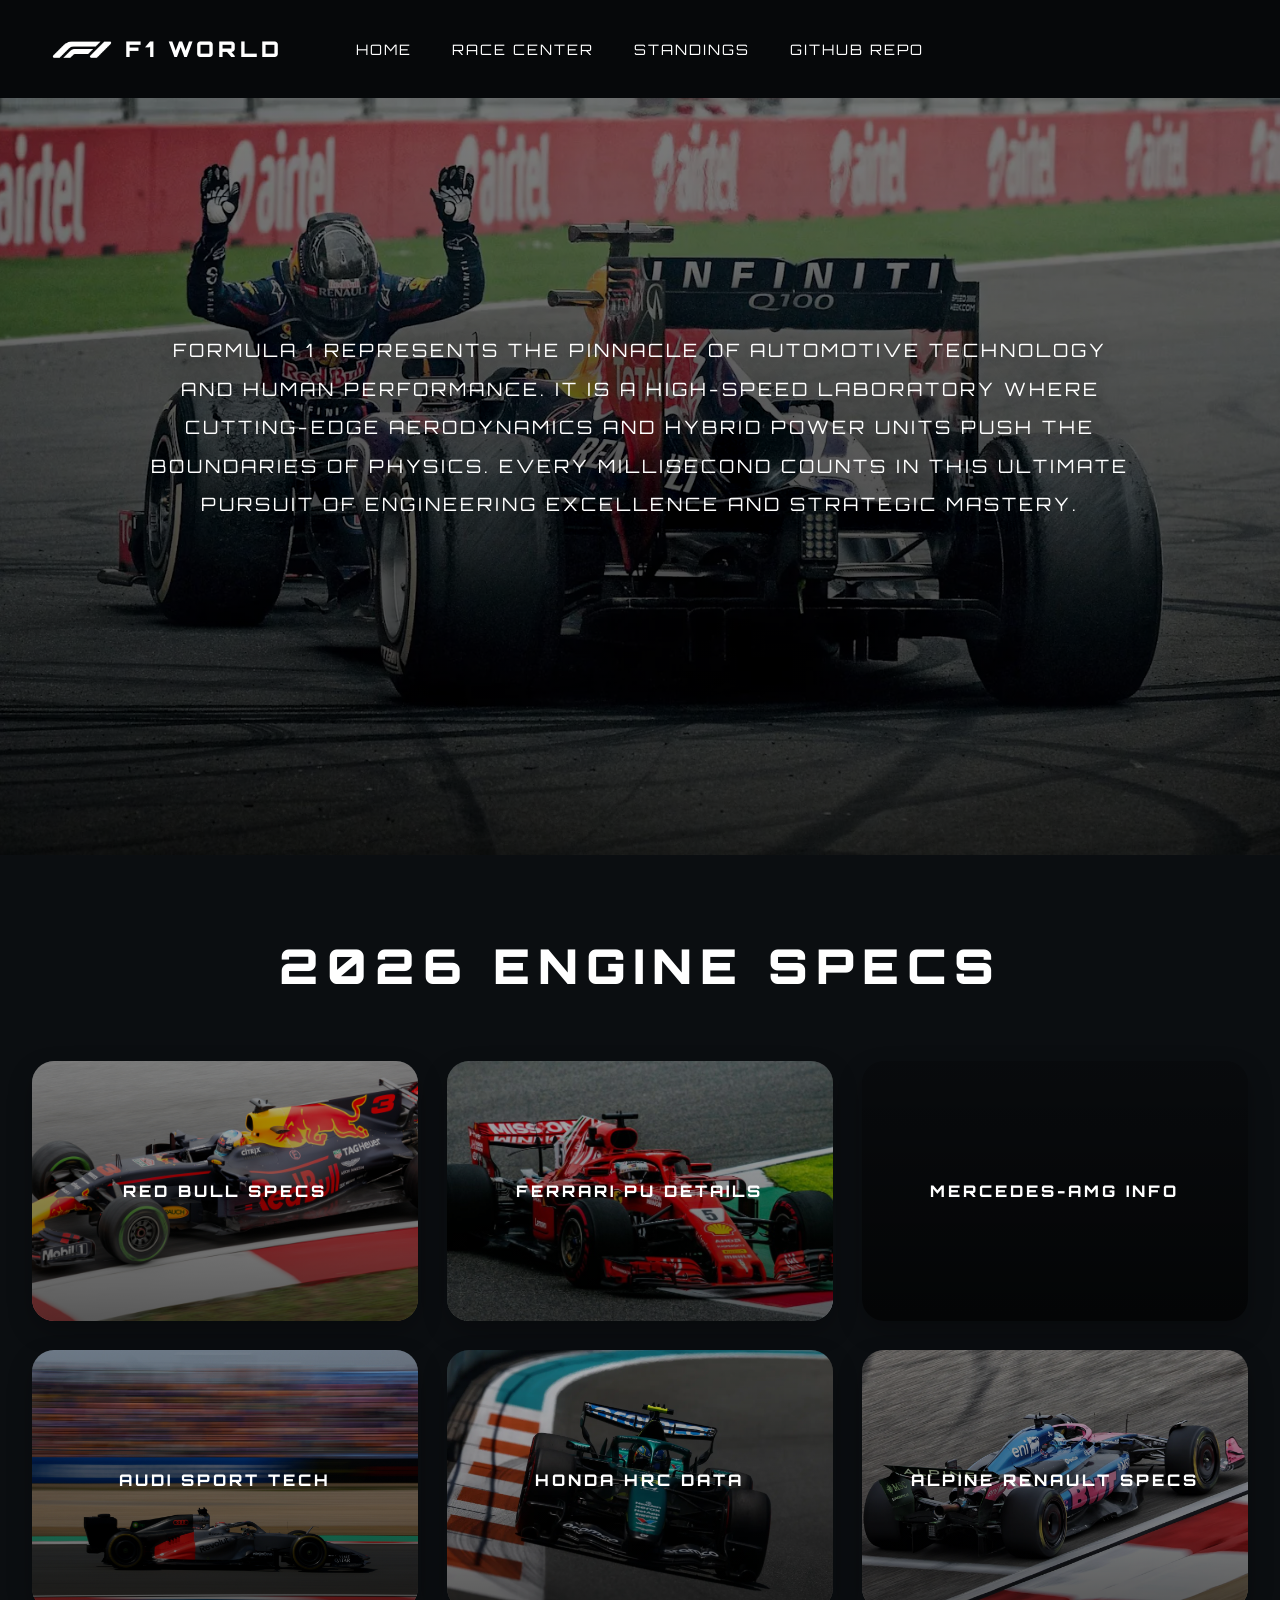
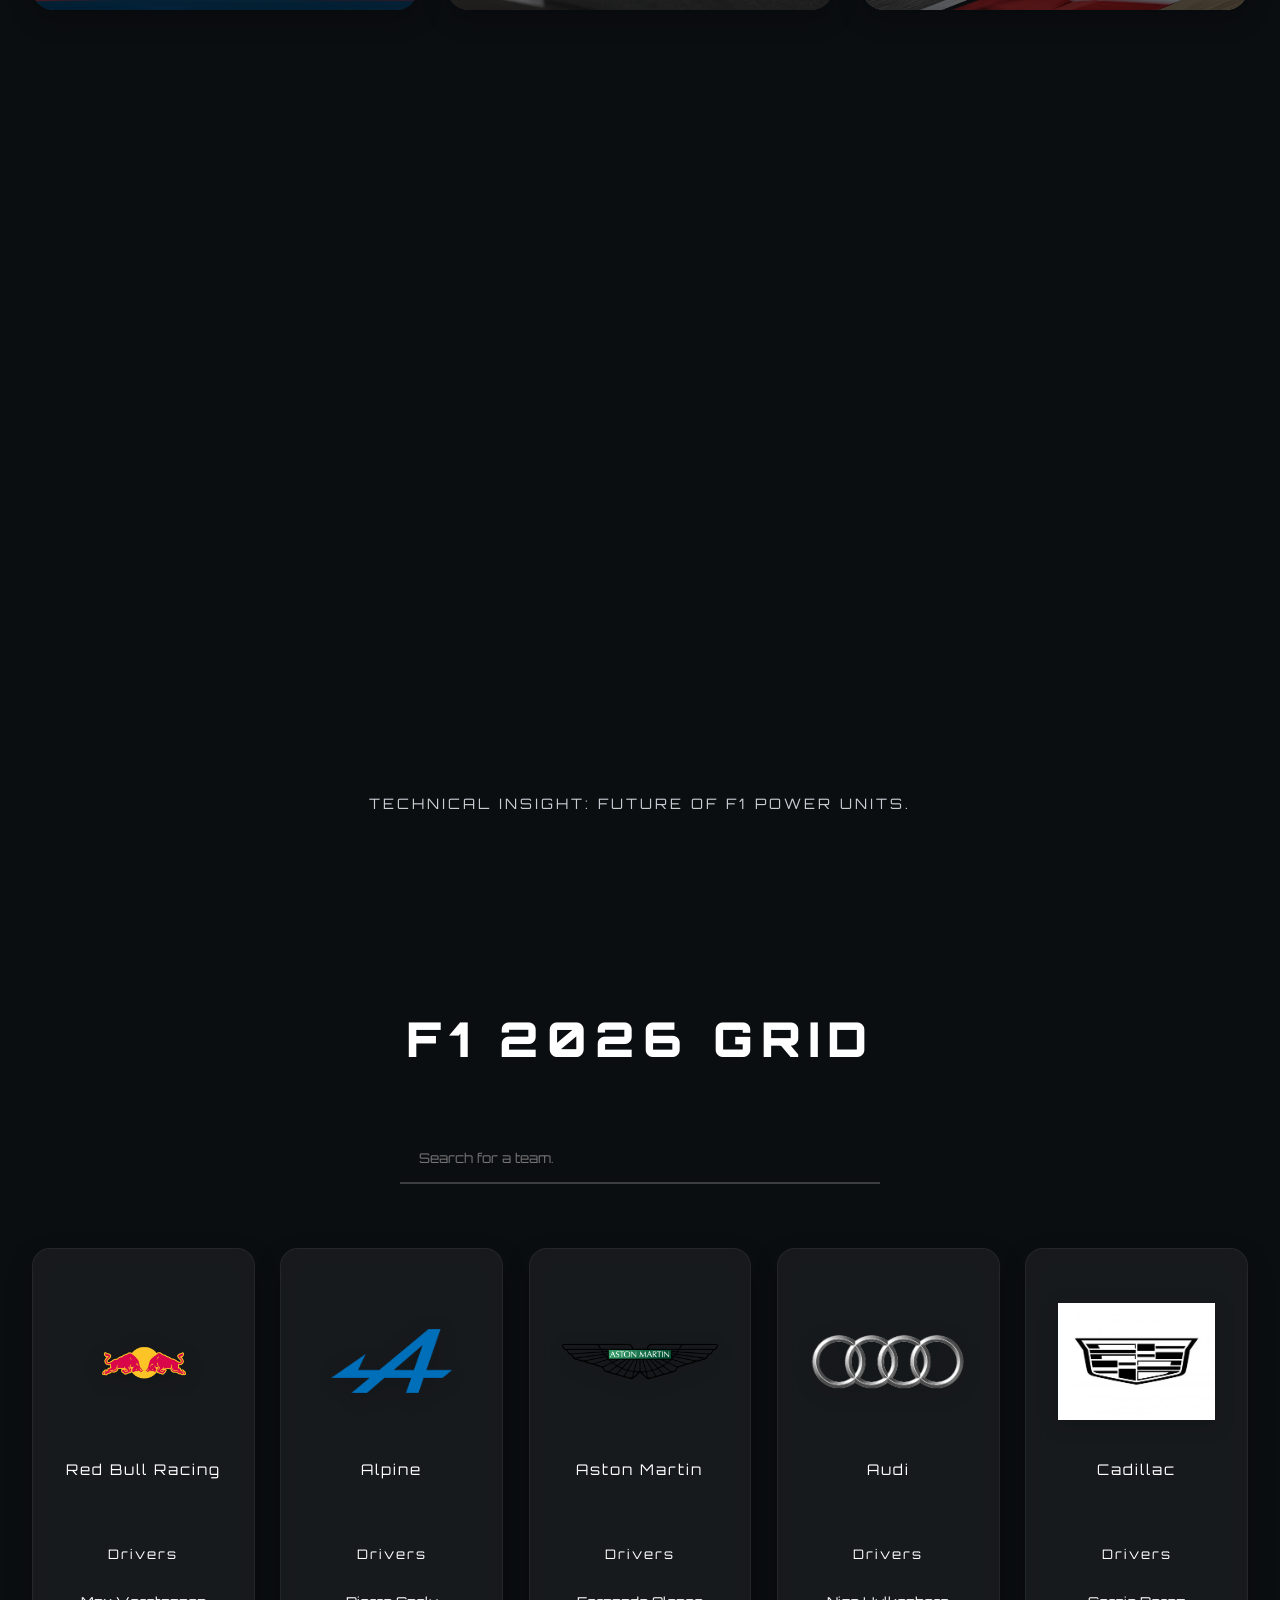
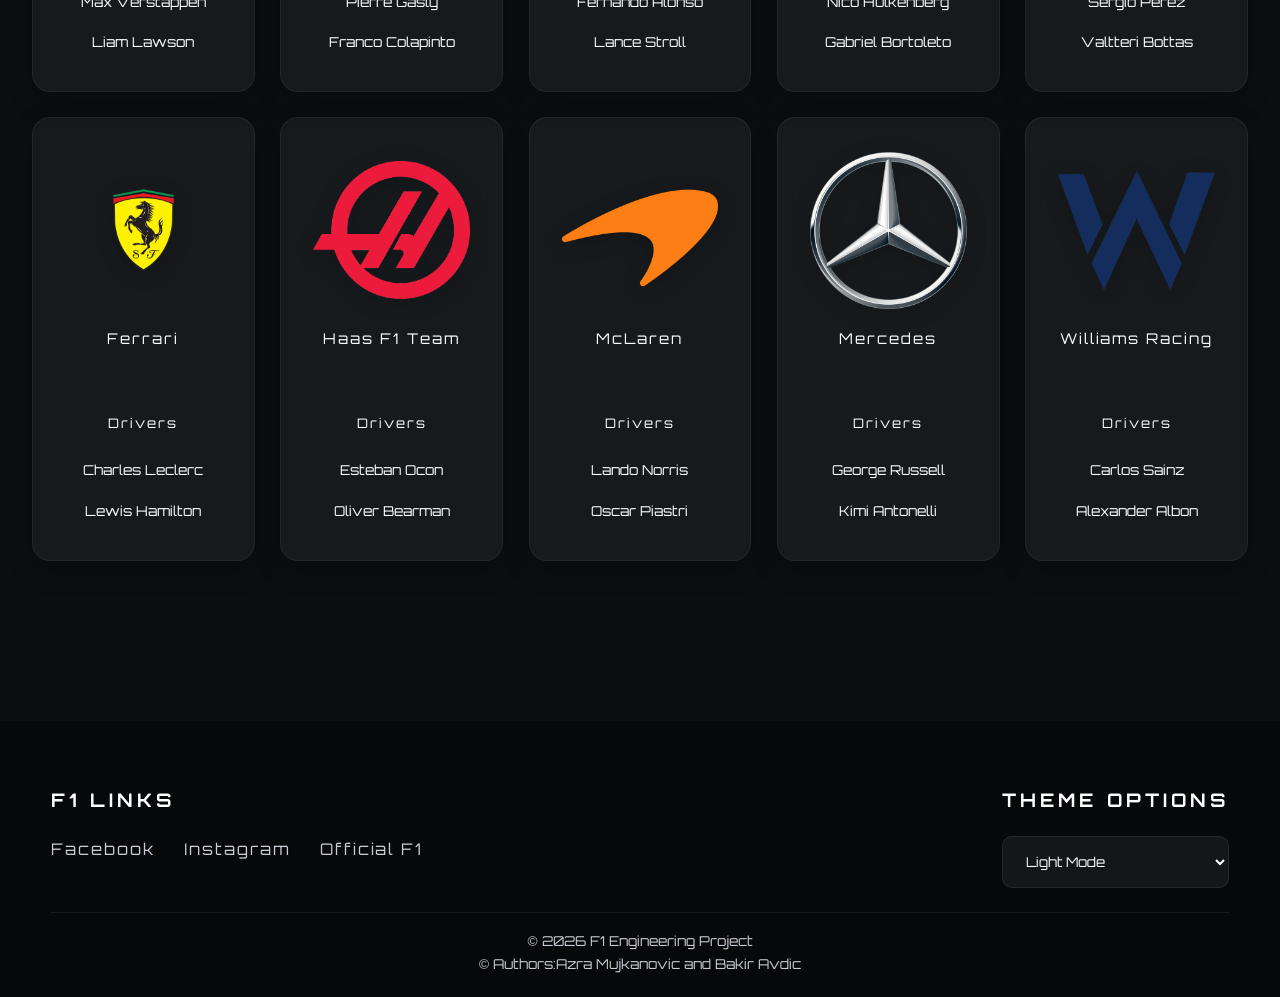
==== commit b7e713bd: "Update index.html" ====
--- a/Projektnitptp/index.html
+++ b/Projektnitptp/index.html
@@ -16,7 +16,11 @@
             <img src="images/blackf1logo.png" alt="F1 logo" class="logo-img light-logo">
             <span class="site-title">F1 World</span>
         </div>
-        
+        <button class="hamburger" aria-label="Toggle navigation">
+            <span></span>
+            <span></span>
+            <span></span>
+        </button>
         <nav class="navigacija">
             <a href="index.html" class="nav-btn">Home</a>
             <a href="sadrzaj.html" class="nav-btn">Race Center</a>
